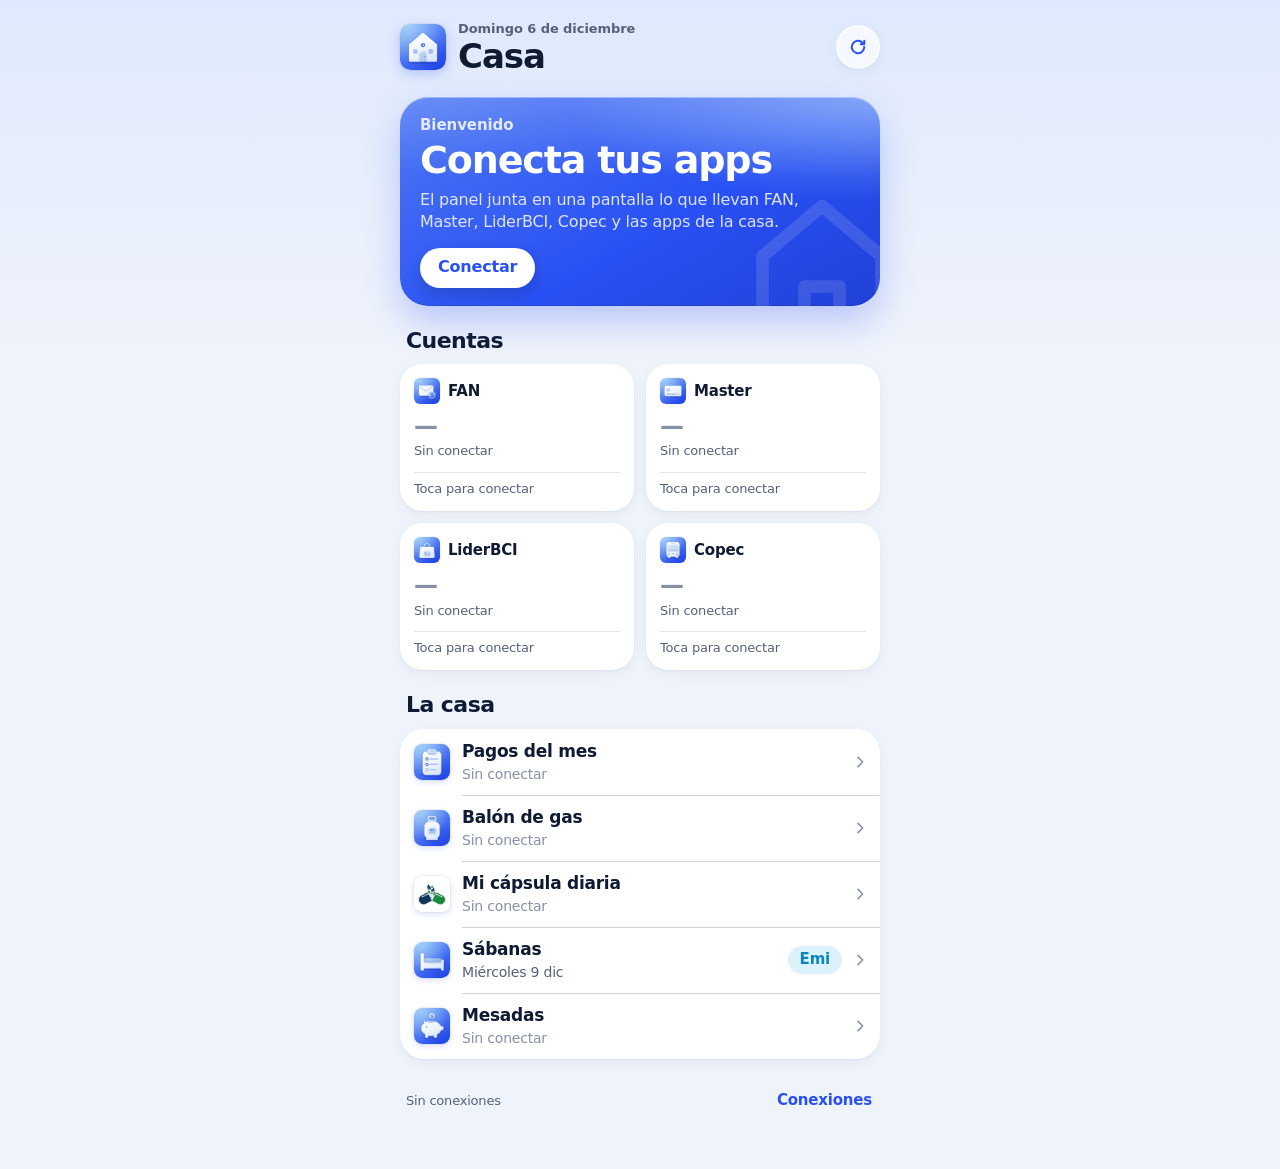
==== index.html @ 6700f9e2 "Panel Casa: portada de las apps de la casa Lo que hay que atender hoy, las cuatro cuentas (FAN, Mast" ====
<!doctype html>
<html lang="es">
<head>
<meta charset="utf-8">
<meta name="viewport" content="width=device-width,initial-scale=1,viewport-fit=cover">
<title>Panel Casa</title>
<!--STANDALONE:START-->
<meta name="robots" content="noindex, nofollow">
<meta name="apple-mobile-web-app-capable" content="yes">
<meta name="mobile-web-app-capable" content="yes">
<meta name="apple-mobile-web-app-title" content="Casa">
<meta name="apple-mobile-web-app-status-bar-style" content="default">
<meta name="theme-color" content="#DFE9FD" media="(prefers-color-scheme: light)">
<meta name="theme-color" content="#13244A" media="(prefers-color-scheme: dark)">
<link rel="manifest" href="manifest.webmanifest">
<link rel="icon" type="image/svg+xml" href="icons/icon.svg?v=1">
<link rel="apple-touch-icon" href="icons/apple-touch-icon.png?v=1">
<!--STANDALONE:END-->
<style>
/* Concepto: la portada de las apps de la casa. Arriba, lo que hay que atender hoy; luego las cuatro cuentas
   (FAN, Master, LiderBCI y Copec) y la lista de la casa (pagos, gas, cápsula, sábanas y mesadas).
   El panel no guarda datos propios: lee lo que cada app publica en el buzón privado de GitHub. */
/*DS:TOKENS:START*/
/* ── Domésticas · sistema de diseño común (v1) ──────────────────────────────
   Paleta: #2950F4 · #4D78F3 · #719DF6 · #99C2F8 · #BDEBFB, con el azul marino #182D4A de fondo oscuro.
   Estilo iOS 27: tipografía del sistema (SF Pro), tarjetas blancas sobre fondo agrupado,
   barras y botones de vidrio, cápsulas, esquinas amplias. Igual en todas las apps de la casa. */
:root {
  --ds-b1: #2950F4; --ds-b2: #4D78F3; --ds-b3: #719DF6; --ds-b4: #99C2F8; --ds-b5: #BDEBFB; --ds-navy: #182D4A;
  --ds-font: -apple-system, BlinkMacSystemFont, "SF Pro Text", "SF Pro", system-ui, "Helvetica Neue", Arial, sans-serif;
  --ds-font-display: -apple-system, BlinkMacSystemFont, "SF Pro Display", "SF Pro", system-ui, "Helvetica Neue", Arial, sans-serif;
  --ds-font-round: ui-rounded, "SF Pro Rounded", -apple-system, BlinkMacSystemFont, system-ui, sans-serif;
  --ds-font-mono: ui-monospace, "SF Mono", Menlo, monospace;
  --ds-r-card: 24px; --ds-r-inner: 16px; --ds-r-field: 14px; --ds-r-sheet: 34px; --ds-r-pill: 999px;

  --ds-bg: #EFF3FB;
  --ds-bg-top: #DFE9FD;
  --ds-surface: #FFFFFF;
  --ds-surface-2: #F3F6FD;
  --ds-fill: rgba(41, 80, 244, 0.07);
  --ds-fill-2: rgba(41, 80, 244, 0.13);
  --ds-ink: #0E1B33;
  --ds-ink-2: #55617A;
  --ds-ink-3: #8691A8;
  --ds-line: rgba(24, 45, 74, 0.12);
  --ds-line-2: rgba(24, 45, 74, 0.2);
  --ds-tint: #2950F4;
  --ds-tint-soft: #E5ECFE;
  --ds-btn: #2950F4;
  --ds-on-btn: #FFFFFF;
  --ds-pos: #157A43; --ds-pos-soft: #DDF4E6;
  --ds-neg: #D1281C; --ds-neg-soft: #FDE8E6;
  --ds-warn: #A35500; --ds-warn-soft: #FFF0D9;
  --ds-hero: radial-gradient(120% 90% at 100% 0%, rgba(189, 235, 251, 0.45) 0%, rgba(189, 235, 251, 0) 55%), linear-gradient(150deg, #4D78F3 0%, #2950F4 58%, #2141D6 100%);
  --ds-hero-ink: #FFFFFF;
  --ds-hero-ink-2: rgba(255, 255, 255, 0.84);
  --ds-hero-line: rgba(255, 255, 255, 0.28);
  --ds-hero-glass: rgba(255, 255, 255, 0.18);
  --ds-glass: rgba(255, 255, 255, 0.7);
  --ds-glass-strong: rgba(255, 255, 255, 0.86);
  --ds-glass-line: rgba(255, 255, 255, 0.85);
  --ds-glass-edge: rgba(14, 27, 51, 0.1);
  --ds-glass-blur: blur(22px) saturate(1.8);
  --ds-shadow-1: 0 1px 2px rgba(24, 45, 74, 0.05), 0 4px 14px rgba(24, 45, 74, 0.05);
  --ds-shadow-2: 0 12px 32px rgba(24, 45, 74, 0.16), 0 2px 8px rgba(24, 45, 74, 0.08);
  --ds-shadow-btn: inset 0 1px 0 rgba(255, 255, 255, 0.32), 0 6px 16px rgba(41, 80, 244, 0.26);
  --ds-scrim: rgba(14, 27, 51, 0.36);
  --ds-chart-1: #2950F4; --ds-chart-2: #719DF6; --ds-chart-3: #99C2F8; --ds-chart-4: #BDEBFB;
  color-scheme: light;
}
@media (prefers-color-scheme: dark) {
  :root:not([data-theme="light"]) {
    --ds-bg: #0A1224;
    --ds-bg-top: #13244A;
    --ds-surface: #152340;
    --ds-surface-2: #1C2C4D;
    --ds-fill: rgba(113, 157, 246, 0.12);
    --ds-fill-2: rgba(113, 157, 246, 0.2);
    --ds-ink: #EEF3FF;
    --ds-ink-2: #A9B6D0;
    --ds-ink-3: #77859F;
    --ds-line: rgba(189, 235, 251, 0.11);
    --ds-line-2: rgba(189, 235, 251, 0.2);
    --ds-tint: #8EB0FA;
    --ds-tint-soft: rgba(113, 157, 246, 0.18);
    --ds-btn: #3A62F5;
    --ds-on-btn: #FFFFFF;
    --ds-pos: #5DD68E; --ds-pos-soft: rgba(93, 214, 142, 0.14);
    --ds-neg: #FF8A80; --ds-neg-soft: rgba(255, 138, 128, 0.14);
    --ds-warn: #FFB65C; --ds-warn-soft: rgba(255, 182, 92, 0.14);
    --ds-hero: radial-gradient(120% 90% at 100% 0%, rgba(189, 235, 251, 0.28) 0%, rgba(189, 235, 251, 0) 55%), linear-gradient(150deg, #3D68F2 0%, #2950F4 55%, #1C38C2 100%);
    --ds-glass: rgba(24, 40, 70, 0.62);
    --ds-glass-strong: rgba(24, 40, 70, 0.84);
    --ds-glass-line: rgba(255, 255, 255, 0.14);
    --ds-glass-edge: rgba(0, 0, 0, 0.4);
    --ds-shadow-1: 0 1px 2px rgba(0, 0, 0, 0.3);
    --ds-shadow-2: 0 14px 36px rgba(0, 0, 0, 0.5), 0 2px 8px rgba(0, 0, 0, 0.3);
    --ds-shadow-btn: inset 0 1px 0 rgba(255, 255, 255, 0.22), 0 6px 16px rgba(0, 0, 0, 0.35);
    --ds-scrim: rgba(0, 0, 0, 0.55);
    --ds-chart-1: #719DF6; --ds-chart-2: #4D78F3; --ds-chart-3: #99C2F8; --ds-chart-4: #BDEBFB;
    color-scheme: dark;
  }
}
:root[data-theme="dark"] {
  --ds-bg: #0A1224;
  --ds-bg-top: #13244A;
  --ds-surface: #152340;
  --ds-surface-2: #1C2C4D;
  --ds-fill: rgba(113, 157, 246, 0.12);
  --ds-fill-2: rgba(113, 157, 246, 0.2);
  --ds-ink: #EEF3FF;
  --ds-ink-2: #A9B6D0;
  --ds-ink-3: #77859F;
  --ds-line: rgba(189, 235, 251, 0.11);
  --ds-line-2: rgba(189, 235, 251, 0.2);
  --ds-tint: #8EB0FA;
  --ds-tint-soft: rgba(113, 157, 246, 0.18);
  --ds-btn: #3A62F5;
  --ds-on-btn: #FFFFFF;
  --ds-pos: #5DD68E; --ds-pos-soft: rgba(93, 214, 142, 0.14);
  --ds-neg: #FF8A80; --ds-neg-soft: rgba(255, 138, 128, 0.14);
  --ds-warn: #FFB65C; --ds-warn-soft: rgba(255, 182, 92, 0.14);
  --ds-hero: radial-gradient(120% 90% at 100% 0%, rgba(189, 235, 251, 0.28) 0%, rgba(189, 235, 251, 0) 55%), linear-gradient(150deg, #3D68F2 0%, #2950F4 55%, #1C38C2 100%);
  --ds-glass: rgba(24, 40, 70, 0.62);
  --ds-glass-strong: rgba(24, 40, 70, 0.84);
  --ds-glass-line: rgba(255, 255, 255, 0.14);
  --ds-glass-edge: rgba(0, 0, 0, 0.4);
  --ds-shadow-1: 0 1px 2px rgba(0, 0, 0, 0.3);
  --ds-shadow-2: 0 14px 36px rgba(0, 0, 0, 0.5), 0 2px 8px rgba(0, 0, 0, 0.3);
  --ds-shadow-btn: inset 0 1px 0 rgba(255, 255, 255, 0.22), 0 6px 16px rgba(0, 0, 0, 0.35);
  --ds-scrim: rgba(0, 0, 0, 0.55);
  --ds-chart-1: #719DF6; --ds-chart-2: #4D78F3; --ds-chart-3: #99C2F8; --ds-chart-4: #BDEBFB;
  color-scheme: dark;
}
html { background: var(--ds-bg); }
body {
  font-family: var(--ds-font);
  background: linear-gradient(180deg, var(--ds-bg-top) 0, var(--ds-bg) 340px) no-repeat, var(--ds-bg);
  color: var(--ds-ink);
  -webkit-font-smoothing: antialiased;
  letter-spacing: -0.012em;
}
/* ── fin de los tokens comunes ── */

/* Variables propias de Panel Casa */
:root {
  box-sizing: border-box;
  padding-top: env(safe-area-inset-top, 0px);
  padding-bottom: env(safe-area-inset-bottom, 0px);
  --piti: #2950F4; --piti-bg: #E5ECFE; --emi: #0B85BD; --emi-bg: #DCF2FB;
  --ring: #C3CBDB;
}
@media (prefers-color-scheme: dark) {
  :root:not([data-theme="light"]) { --piti: #8EB0FA; --piti-bg: rgba(113, 157, 246, 0.18); --emi: #7FD3F5; --emi-bg: rgba(127, 211, 245, 0.15); --ring: #42537A; }
}
:root[data-theme="dark"] { --piti: #8EB0FA; --piti-bg: rgba(113, 157, 246, 0.18); --emi: #7FD3F5; --emi-bg: rgba(127, 211, 245, 0.15); --ring: #42537A; }
/*DS:TOKENS:END*/

/*DS:LAYER:START*/
/* ── Domésticas · base común (v1) ── */
html { background: var(--ds-bg); }
body {
  font-family: var(--ds-font);
  background: linear-gradient(180deg, var(--ds-bg-top) 0, var(--ds-bg) 360px) no-repeat, var(--ds-bg);
  color: var(--ds-ink);
  -webkit-font-smoothing: antialiased;
  -webkit-tap-highlight-color: transparent;
}
h1, h2, h3, h4 { font-family: var(--ds-font-display); letter-spacing: -0.022em; }
button, input, select, textarea { font-family: inherit; }
::selection { background: var(--ds-tint-soft); }
:focus-visible { outline-color: var(--ds-tint); }
input, select, textarea { accent-color: var(--ds-btn); caret-color: var(--ds-tint); }
@keyframes ds-rise { from { transform: translateY(28px); opacity: 0; } to { transform: none; opacity: 1; } }
.mark.app-icon, img.app-icon { display: block; overflow: hidden; padding: 0; background: none; object-fit: cover; border-radius: 23%; box-shadow: 0 0 0 0.5px rgba(14, 27, 51, 0.08), 0 4px 12px rgba(41, 80, 244, 0.25); }
/* ── fin de la base común ── */

/* ── Panel Casa ── */
*, *::before, *::after { box-sizing: border-box; }
html.lock { overflow: hidden; }
[hidden] { display: none !important; }
body { margin: 0; padding-inline: 16px; font-size: 17px; line-height: 1.38; letter-spacing: -0.012em; -webkit-text-size-adjust: 100%; }
.app { max-width: 480px; margin: 0 auto; padding-block: 14px 48px; display: flex; flex-direction: column; gap: 22px; }
button, input, textarea { font: inherit; color: inherit; letter-spacing: inherit; }
button { cursor: pointer; touch-action: manipulation; -webkit-user-select: none; user-select: none; }
svg { display: block; flex: none; }
h1, h2, h3 { margin: 0; text-wrap: balance; }
.eyebrow { font-size: 13px; font-weight: 600; color: var(--ds-ink-2); letter-spacing: -0.005em; }
.muted { margin: 0; color: var(--ds-ink-2); font-size: 15px; }
:focus-visible { outline: 3px solid var(--ds-tint); outline-offset: 2px; }
.num { font-variant-numeric: tabular-nums; }

/* Encabezado: icono + fecha + título grande, y el botón para actualizar */
.top { display: flex; align-items: center; gap: 12px; padding-top: 6px; }
.top .app-icon { width: 46px; height: 46px; flex: none; }
.top-txt { flex: 1; min-width: 0; }
.top h1 { font-size: clamp(27px, 8.6vw, 34px); line-height: 1.08; font-weight: 700; letter-spacing: -0.03em; }
.round-btn {
  width: 44px; height: 44px; flex: none; display: grid; place-items: center; padding: 0; border: 0.5px solid var(--ds-glass-line); border-radius: 50%;
  background: var(--ds-glass); color: var(--ds-tint); box-shadow: var(--ds-shadow-1), inset 0 1px 0 rgba(255, 255, 255, 0.5);
  -webkit-backdrop-filter: var(--ds-glass-blur); backdrop-filter: var(--ds-glass-blur); transition: transform 0.16s ease;
}
.round-btn:active { transform: scale(0.94); }
.round-btn.spin svg { animation: spin 0.9s linear infinite; }
@keyframes spin { to { transform: rotate(360deg); } }

/* Botones en cápsula */
.btn {
  min-height: 50px; padding: 0 20px; border: 0; border-radius: var(--ds-r-pill);
  font-size: 17px; font-weight: 600; letter-spacing: -0.01em;
  display: inline-flex; align-items: center; justify-content: center; gap: 8px;
  transition: transform 0.16s ease, opacity 0.16s ease, background-color 0.16s ease;
}
.btn:active { transform: scale(0.97); opacity: 0.88; }
.btn.primary { background: var(--ds-btn); color: var(--ds-on-btn); box-shadow: var(--ds-shadow-btn); }
.btn.tonal { background: var(--ds-tint-soft); color: var(--ds-tint); }
.btn.ghost { background: var(--ds-surface); color: var(--ds-tint); box-shadow: var(--ds-shadow-1); }
.btn.danger { background: var(--ds-neg-soft); color: var(--ds-neg); }
.btn.danger.armed { background: var(--ds-neg); color: #fff; }
.btn.small { min-height: 38px; padding: 0 16px; font-size: 15px; }
.btn.block { width: 100%; }

/* Tarjeta principal: lo que hay que atender hoy */
.hero {
  position: relative; overflow: hidden; isolation: isolate;
  border-radius: 28px; padding: 18px 20px 18px; background: var(--ds-hero); color: var(--ds-hero-ink);
  box-shadow: inset 0 1px 0 rgba(255, 255, 255, 0.38), inset 0 -1px 0 rgba(14, 27, 51, 0.16), 0 16px 34px rgba(41, 80, 244, 0.26);
}
.hero::after { content: ""; position: absolute; inset: 0; z-index: -1; border-radius: inherit; pointer-events: none;
  background: linear-gradient(180deg, rgba(255, 255, 255, 0.16) 0%, rgba(255, 255, 255, 0) 38%); }
.hero-art { position: absolute; right: -26px; bottom: -40px; z-index: -1; width: 168px; height: 168px; opacity: 0.12; color: #fff; }
.hero .eyebrow { font-size: 15px; color: var(--ds-hero-ink-2); }
.count-big { margin-top: 6px; font-family: var(--ds-font-round); font-weight: 700; font-size: 52px; line-height: 1; letter-spacing: -0.03em; font-variant-numeric: tabular-nums; }
.count-big span { margin-left: 8px; font-size: 22px; font-weight: 600; letter-spacing: -0.01em; color: var(--ds-hero-ink-2); }
.count-big.ok { font-size: 38px; }
.todo { list-style: none; margin: 14px 0 0; padding: 0; display: flex; flex-direction: column; gap: 2px; }
.todo li { display: flex; align-items: flex-start; gap: 10px; padding: 7px 0; font-size: 16px; line-height: 1.3; border-top: 0.5px solid var(--ds-hero-line); }
.todo li:first-child { border-top: 0; }
.todo i { width: 9px; height: 9px; flex: none; margin-top: 6px; border-radius: 50%; background: #fff; box-shadow: 0 0 10px rgba(189, 235, 251, 0.9); }
.todo i.warn { background: #FFD08A; box-shadow: 0 0 10px rgba(255, 208, 138, 0.8); }
.todo i.neg { background: #FFB0A8; box-shadow: 0 0 10px rgba(255, 176, 168, 0.85); }
.hero-cta { margin-top: 14px; display: inline-flex; align-items: center; min-height: 40px; padding: 0 18px; border: 0; border-radius: var(--ds-r-pill); background: #fff; color: var(--ds-b1); font-size: 16px; font-weight: 700; box-shadow: 0 6px 16px rgba(14, 27, 51, 0.2); }
.hero-cta:active { transform: scale(0.97); }

/* Títulos de sección */
.sec { display: flex; flex-direction: column; gap: 10px; }
.sec-head { display: flex; align-items: baseline; justify-content: space-between; gap: 12px; padding: 0 6px; }
.sec-head h2 { font-size: 22px; font-weight: 700; line-height: 1.2; letter-spacing: -0.025em; }
.sec-note { flex: none; font-size: 13px; font-weight: 600; color: var(--ds-ink-2); }

/* Cuentas: cuatro tarjetas en dos columnas */
.grid { display: grid; grid-template-columns: repeat(2, minmax(0, 1fr)); gap: 12px; }
.tile {
  min-width: 0; display: flex; flex-direction: column; align-items: stretch; gap: 3px; padding: 14px 14px 13px;
  border: 0; border-radius: 22px; background: var(--ds-surface); box-shadow: var(--ds-shadow-1); text-align: left; color: var(--ds-ink);
  transition: transform 0.16s ease;
}
.tile:active { transform: scale(0.97); }
.t-head { display: flex; align-items: center; gap: 8px; min-width: 0; margin-bottom: 6px; }
.t-head img { width: 26px; height: 26px; flex: none; border-radius: 23%; box-shadow: 0 0 0 0.5px rgba(14, 27, 51, 0.08); }
.t-head b { flex: 1; min-width: 0; font-size: 15px; font-weight: 600; white-space: nowrap; overflow: hidden; text-overflow: ellipsis; }
.t-amt { font-family: var(--ds-font-round); font-size: 24px; font-weight: 700; line-height: 1.1; letter-spacing: -0.025em; font-variant-numeric: tabular-nums; white-space: nowrap; overflow: hidden; text-overflow: ellipsis; }
.t-amt.neg { color: var(--ds-neg); }
.t-amt.dim { color: var(--ds-ink-3); }
.t-cap { font-size: 13px; color: var(--ds-ink-2); }
.t-last { margin-top: auto; padding-top: 8px; border-top: 0.5px solid var(--ds-line); display: flex; flex-direction: column; font-size: 13px; line-height: 1.3; color: var(--ds-ink-2); }
.t-last > * { white-space: nowrap; overflow: hidden; text-overflow: ellipsis; }
.t-last b { font-weight: 600; color: var(--ds-ink); }
.t-gap { height: 6px; flex: none; }
.t-msg { font-size: 13px; color: var(--ds-ink-2); display: -webkit-box; -webkit-line-clamp: 3; -webkit-box-orient: vertical; overflow: hidden; }
.tag { display: inline-flex; align-items: center; min-height: 20px; padding: 0 8px; border-radius: 10px; background: var(--ds-warn-soft); color: var(--ds-warn); font-size: 12px; font-weight: 600; font-style: normal; white-space: nowrap; }
.tag.ok { background: var(--ds-pos-soft); color: var(--ds-pos); }
.tag.neg { background: var(--ds-neg-soft); color: var(--ds-neg); }
.tag.info { background: var(--ds-tint-soft); color: var(--ds-tint); }

/* La casa: lista agrupada estilo Ajustes */
.list { list-style: none; margin: 0; padding: 0; background: var(--ds-surface); border-radius: var(--ds-r-card); overflow: hidden; box-shadow: var(--ds-shadow-1); }
.list > li { position: relative; }
.list > li + li::before { content: ""; position: absolute; top: 0; right: 0; left: 62px; z-index: 1; border-top: 0.5px solid var(--ds-line-2); pointer-events: none; }
.row {
  width: 100%; min-height: 66px; display: flex; align-items: center; gap: 12px; padding: 11px 12px 11px 14px;
  border: 0; background: transparent; text-align: left; color: var(--ds-ink); transition: background-color 0.15s ease;
}
.row:active { background: var(--ds-fill); }
.r-icon { width: 36px; height: 36px; flex: none; border-radius: 23%; box-shadow: 0 0 0 0.5px rgba(14, 27, 51, 0.08), 0 2px 6px rgba(41, 80, 244, 0.18); }
.r-txt { flex: 1; min-width: 0; display: flex; flex-direction: column; gap: 2px; }
.r-txt b { font-size: 17px; font-weight: 600; letter-spacing: -0.015em; }
.r-txt small { font-size: 14px; line-height: 1.3; color: var(--ds-ink-2); }
.r-txt small.warn { color: var(--ds-warn); font-weight: 600; }
.r-txt small.neg { color: var(--ds-neg); font-weight: 600; }
.r-txt small.dim { color: var(--ds-ink-3); }
.r-bar { margin-top: 6px; height: 6px; border-radius: 99px; background: var(--ds-fill-2); overflow: hidden; }
.r-bar span { display: block; height: 100%; border-radius: inherit; background: var(--ds-b2); }
.r-bar.warn span { background: var(--ds-warn); }
.r-bar.neg span { background: var(--ds-neg); }
.r-end { flex: none; display: flex; flex-direction: column; align-items: flex-end; gap: 1px; text-align: right; }
.r-big { font-family: var(--ds-font-round); font-size: 24px; font-weight: 700; line-height: 1; letter-spacing: -0.02em; font-variant-numeric: tabular-nums; }
.r-big.warn { color: var(--ds-warn); }
.r-big.neg { color: var(--ds-neg); }
.r-unit { font-size: 12px; font-weight: 600; color: var(--ds-ink-2); }
.r-chev { flex: none; color: var(--ds-ink-3); margin-left: -2px; }
.ring { position: relative; width: 44px; height: 44px; flex: none; }
.ring svg { width: 44px; height: 44px; transform: rotate(-90deg); }
.ring .bg { stroke: var(--ds-fill-2); }
.ring .fg { stroke: var(--ds-pos); transition: stroke-dashoffset 0.5s cubic-bezier(0.2, 0.9, 0.25, 1); }
.ring.part .fg { stroke: var(--ds-b2); }
.ring b { position: absolute; inset: 0; display: grid; place-items: center; font-size: 12px; font-weight: 700; font-variant-numeric: tabular-nums; letter-spacing: -0.02em; }
.who { display: inline-flex; align-items: center; min-height: 28px; padding: 0 12px; border-radius: 999px; font-size: 15px; font-weight: 700; }
.who.piti { background: var(--piti-bg); color: var(--piti); }
.who.emi { background: var(--emi-bg); color: var(--emi); }

/* Pie: hora de la última lectura y conexiones */
.foot { display: flex; align-items: center; justify-content: space-between; gap: 12px; padding: 0 6px; }
.foot p { margin: 0; font-size: 13px; color: var(--ds-ink-2); }
.link { min-height: 40px; padding: 0 2px; border: 0; background: none; color: var(--ds-tint); font-size: 15px; font-weight: 600; }

/* Hojas inferiores */
.sheet { position: fixed; inset: 0; z-index: 10; display: flex; align-items: flex-end; justify-content: center; }
.backdrop { position: absolute; inset: 0; background: var(--ds-scrim); -webkit-backdrop-filter: blur(2px); backdrop-filter: blur(2px); animation: fade 0.2s ease-out; }
@keyframes fade { from { opacity: 0; } }
.panel {
  position: relative; width: 100%; max-width: 480px; max-height: 92%; overflow-y: auto; overscroll-behavior: contain;
  display: flex; flex-direction: column; gap: 14px;
  padding: 30px 18px calc(22px + env(safe-area-inset-bottom, 0px));
  background: var(--ds-surface); border-radius: var(--ds-r-sheet) var(--ds-r-sheet) 0 0;
  box-shadow: 0 -10px 40px rgba(14, 27, 51, 0.18); animation: ds-rise 0.28s cubic-bezier(0.2, 0.9, 0.25, 1);
}
.panel::before { content: ""; position: absolute; top: 8px; left: 50%; width: 38px; height: 5px; margin-left: -19px; border-radius: 3px; background: var(--ds-line-2); }
.panel:focus { outline: none; }
.panel > * { flex-shrink: 0; }
.p-head { display: flex; align-items: center; gap: 12px; }
.p-head img { width: 44px; height: 44px; flex: none; border-radius: 23%; box-shadow: 0 0 0 0.5px rgba(14, 27, 51, 0.08), 0 4px 12px rgba(41, 80, 244, 0.22); }
.p-head div { min-width: 0; }
.panel h2 { font-size: 24px; font-weight: 700; letter-spacing: -0.025em; line-height: 1.15; }
.panel .sub { margin: 2px 0 0; font-size: 15px; color: var(--ds-ink-2); }
.panel .big { font-family: var(--ds-font-round); font-size: 40px; font-weight: 700; line-height: 1.05; letter-spacing: -0.03em; font-variant-numeric: tabular-nums; }
.panel .big.neg { color: var(--ds-neg); }
.grp { margin: 6px 0 -4px; padding: 0 4px; font-size: 13px; font-weight: 600; color: var(--ds-ink-2); }
.panel .list { background: var(--ds-surface-2); box-shadow: none; }
.panel .list > li + li::before { left: 16px; }
.kv { display: flex; align-items: center; justify-content: space-between; gap: 12px; min-height: 48px; padding: 10px 16px; font-size: 16px; }
.kv > span:first-child { min-width: 0; color: var(--ds-ink); }
.kv > span:last-child { flex: none; color: var(--ds-ink-2); text-align: right; font-variant-numeric: tabular-nums; }
.kv small { display: block; font-size: 13px; color: var(--ds-ink-2); }
.kv.icon { justify-content: flex-start; }
.kv.icon img { width: 30px; height: 30px; flex: none; border-radius: 23%; }
.kv.icon > span:nth-child(2) { flex: 1; }
.kv .ok { color: var(--ds-pos); font-weight: 600; }
.kv .off { color: var(--ds-ink-3); }
.kv.done > span:first-child { color: var(--ds-ink-2); text-decoration: line-through; text-decoration-color: var(--ds-ink-3); }
.mini { width: 20px; height: 20px; flex: none; display: grid; place-items: center; border-radius: 50%; border: 1.5px solid var(--ring); color: #fff; }
.done .mini { background: var(--ds-pos); border-color: var(--ds-pos); }
.mini svg { width: 12px; height: 12px; }
.kv .lead { display: flex; align-items: center; gap: 10px; }
.hint { margin: 0; padding: 0 4px; font-size: 14px; color: var(--ds-ink-2); }
.field { display: flex; flex-direction: column; gap: 6px; min-width: 0; margin: 0; }
.field > span { padding: 0 0 0 4px; font-size: 13px; font-weight: 600; color: var(--ds-ink-2); }
.field textarea {
  display: block; width: 100%; min-height: 96px; padding: 12px 14px; border: 1.5px solid transparent; border-radius: var(--ds-r-field);
  background: var(--ds-surface-2); font-family: var(--ds-font-mono); font-size: 13px; line-height: 1.4; color: var(--ds-ink); resize: vertical; -webkit-appearance: none; appearance: none;
}
.field textarea:focus { outline: none; border-color: var(--ds-tint); box-shadow: 0 0 0 4px var(--ds-tint-soft); }
.field textarea::placeholder { color: var(--ds-ink-3); font-family: var(--ds-font); font-size: 15px; }
.err { margin: 0; padding: 10px 12px; border-radius: var(--ds-r-field); background: var(--ds-neg-soft); color: var(--ds-neg); font-size: 15px; font-weight: 600; }
.note { margin: 0; padding: 12px 14px; border-radius: var(--ds-r-field); background: var(--ds-tint-soft); color: var(--ds-ink); font-size: 15px; }
.note.warn { background: var(--ds-warn-soft); }
.steps { margin: 0; padding: 0 0 0 22px; display: flex; flex-direction: column; gap: 6px; font-size: 15px; color: var(--ds-ink); }

/* Aviso flotante de vidrio */
.toast {
  position: fixed; left: 16px; right: 16px; bottom: calc(18px + env(safe-area-inset-bottom, 0px)); z-index: 20;
  max-width: 448px; min-height: 46px; margin: 0 auto; padding: 10px 20px;
  display: flex; align-items: center; justify-content: center; text-align: center;
  border-radius: var(--ds-r-pill); background: rgba(14, 27, 51, 0.86); color: #fff; font-size: 15px;
  -webkit-backdrop-filter: var(--ds-glass-blur); backdrop-filter: var(--ds-glass-blur);
  box-shadow: inset 0 0.5px 0 rgba(255, 255, 255, 0.25), 0 10px 30px rgba(14, 27, 51, 0.3);
  animation: ds-rise 0.25s ease-out;
}

@media (max-width: 350px) {
  .grid { grid-template-columns: minmax(0, 1fr); }
}
@media (prefers-reduced-motion: reduce) {
  .panel, .toast, .backdrop { animation: none; }
  .round-btn.spin svg { animation-duration: 3s; }
  .ring .fg { transition: none; }
}
/*DS:LAYER:END*/
</style>
</head>
<body>

<main class="app">
  <header class="top">
    <img class="mark app-icon" src="icons/apple-touch-icon.png?v=1" alt="">
    <div class="top-txt">
      <div class="eyebrow" id="today"></div>
      <h1>Casa</h1>
    </div>
    <button type="button" class="round-btn" id="reload" data-act="reload" aria-label="Actualizar">
      <svg viewBox="0 0 24 24" width="20" height="20" aria-hidden="true"><path d="M19.5 12a7.5 7.5 0 1 1-2.2-5.3M19.5 4.5v4.2h-4.2" fill="none" stroke="currentColor" stroke-width="2.4" stroke-linecap="round" stroke-linejoin="round"/></svg>
    </button>
  </header>

  <section class="hero" id="hero" aria-label="Por atender hoy" aria-live="polite"></section>

  <section class="sec" aria-labelledby="h-cuentas">
    <div class="sec-head"><h2 id="h-cuentas">Cuentas</h2><span class="sec-note" id="acc-note"></span></div>
    <div class="grid" id="accounts"></div>
  </section>

  <section class="sec" aria-labelledby="h-casa">
    <div class="sec-head"><h2 id="h-casa">La casa</h2></div>
    <ul class="list" id="home"></ul>
  </section>

  <div class="foot">
    <p id="stamp"></p>
    <button type="button" class="link" data-act="settings">Conexiones</button>
  </div>
</main>
<div class="sheet" id="sheet" hidden></div>
<div class="toast" id="toast" role="status" hidden></div>

<script>
(function () {
'use strict';

/* ======================================================================================================== */
/* Lectores de las cuentas: los mismos del panel de widgets de Copec (copec/widget/panel-widget.js).        */
/* No se editan aquí: se copian con  python3 herramientas/armar-lectores.py <ruta a panel-widget.js>        */
/* ======================================================================================================== */
/*LECTORES:INICIO*/
const MES = ['ene', 'feb', 'mar', 'abr', 'may', 'jun', 'jul', 'ago', 'sep', 'oct', 'nov', 'dic'];
const MESL = ['enero', 'febrero', 'marzo', 'abril', 'mayo', 'junio', 'julio', 'agosto', 'septiembre', 'octubre', 'noviembre', 'diciembre'];
const ORDER = ['copec', 'fan', 'master', 'liderbci'];
const APPS = {
  copec: { name: 'Copec', title: 'Copec · widget' },
  fan: { name: 'FAN', title: 'FAN · widget' },
  master: { name: 'Master', title: 'Master · widget' },
  liderbci: { name: 'LiderBCI', title: 'LiderBCI · widget' }
};
const KEYCHAIN = 'cuentas-panel';

/* ---------- Formatos (los mismos de los cuatro widgets) ---------- */
function pad(n) { return (n < 10 ? '0' : '') + n; }
function dayKey(d) { return d.getFullYear() + '-' + pad(d.getMonth() + 1) + '-' + pad(d.getDate()); }
function hm(d) { return pad(d.getHours()) + ':' + pad(d.getMinutes()); }
function validDate(k) {
  if (!/^\d{4}-\d{2}-\d{2}$/.test(String(k))) return false;
  const p = k.split('-'), d = new Date(Date.UTC(+p[0], +p[1] - 1, +p[2]));
  return d.getUTCFullYear() === +p[0] && d.getUTCMonth() === +p[1] - 1 && d.getUTCDate() === +p[2];
}
function clean(s) { return String(s == null ? '' : s).replace(/\s+/g, ' ').trim().slice(0, 60); }
function dots(n) { return String(Math.round(Math.abs(n))).replace(/\B(?=(\d{3})+(?!\d))/g, '.'); }
function money(n) { return (n < 0 ? '−' : '') + '$' + dots(n); }
function dayLabel(k) {
  const t = new Date(), y = new Date(t.getFullYear(), t.getMonth(), t.getDate() - 1);
  if (k === dayKey(t)) return 'hoy';
  if (k === dayKey(y)) return 'ayer';
  const p = k.split('-');
  return (+p[2]) + ' ' + MES[+p[1] - 1];
}

/* ---------- GitHub ---------- */
// Una misma consulta se hace una sola vez: FAN, Master y LiderBCI comparten el buzón y leen los mismos hitos.
const asked = {};
function ghFor(c) {
  return function (path) {
    const url = 'https://api.github.com/repos/' + c.repo + path, id = c.token + ' ' + url;
    if (!asked[id]) asked[id] = getJSON(url, c.token);
    return asked[id];
  };
}
// Lo que la app publicó para su widget, en el hito con su nombre
async function published(gh, title, app) {
  const list = await gh('/milestones?state=all&per_page=100');
  const ms = (Array.isArray(list) ? list : []).filter(function (x) { return x && x.title === title; })[0];
  let st = null;
  try { st = ms && ms.description ? JSON.parse(ms.description) : null; } catch (e) { st = null; }
  return st && st.app === app ? st : null;
}
function sinceParam(read) {
  return '&since=' + encodeURIComponent(new Date(read - 30 * 60000).toISOString().replace(/\.\d+Z$/, 'Z'));
}

/* ======================================================================================================== */
/* Copec: saldo de la cuenta Copec Pay y últimos cargos de bip! (igual que widget/copec-widget.js)          */
/* ======================================================================================================== */
const COPEC = (function () {
const MAX_AMOUNT = 9999999999;
function atMs(at) { return new Date(+at.slice(0, 4), +at.slice(5, 7) - 1, +at.slice(8, 10), +at.slice(11, 13), +at.slice(14, 16)).getTime(); }

/* LECTOR:INICIO */
/* ---------- Lector de los avisos de Copec Pay ---------- */
// El lector no depende de una frase exacta. De cada correo busca el monto, el comercio, la fecha y la hora del
// cargo, vengan en una oración («…un cargo por $5.990 en NETFLIX el 10/10/2026 a las 03:12») o como una lista
// de datos («Monto: $5.990 · Comercio: NETFLIX · Fecha: 10/10/2026 · Hora: 03:12»).
//
// La fecha y la hora que se guardan son las del cargo, no las de llegada del correo: los cargos se hacen de noche
// y el correo llega recién al encender el iPhone. Si el aviso no trae la hora o la fecha, ver «settle».

// Si Atajos entrega el correo mal decodificado, «é» llega como «Ã©» y el espacio duro como «Â ». Esto lo repara
// letra por letra, sin tocar el texto que viene bien.
var CP1252 = { 0x20ac: 0x80, 0x201a: 0x82, 0x0192: 0x83, 0x201e: 0x84, 0x2026: 0x85, 0x2020: 0x86, 0x2021: 0x87, 0x02c6: 0x88, 0x2030: 0x89, 0x0160: 0x8a,
  0x2039: 0x8b, 0x0152: 0x8c, 0x017d: 0x8e, 0x2018: 0x91, 0x2019: 0x92, 0x201c: 0x93, 0x201d: 0x94, 0x2022: 0x95, 0x2013: 0x96, 0x2014: 0x97, 0x02dc: 0x98,
  0x2122: 0x99, 0x0161: 0x9a, 0x203a: 0x9b, 0x0153: 0x9c, 0x017e: 0x9e, 0x0178: 0x9f };
function contByte(ch) { var c = ch.charCodeAt(0); if (c > 0xff) c = CP1252[c] || 0; return c >= 0x80 && c <= 0xbf ? c : -1; }
function demojibake(s) {
  if (!/[ÂÃâ]/.test(s)) return s;
  return s.replace(/[ÂÃ][^\u0000-\u007f]|â[^\u0000-\u007f]{2}/g, function (seq) {
    var b1 = contByte(seq.charAt(1)), b2 = seq.length > 2 ? contByte(seq.charAt(2)) : 0;
    if (b1 < 0 || b2 < 0) return seq;
    return String.fromCharCode(seq.length > 2 ? (0x2 << 12) | ((b1 & 0x3f) << 6) | (b2 & 0x3f) : ((seq.charCodeAt(0) & 0x1f) << 6) | (b1 & 0x3f));
  });
}
// Texto a bytes UTF-8 y de vuelta, escrito a mano: el mismo lector corre en el widget de Scriptable, sin las
// funciones del navegador (TextDecoder, atob).
function utf8Bytes(str, out) {
  for (var i = 0; i < str.length; i++) {
    var c = str.charCodeAt(i);
    if (c >= 0xd800 && c <= 0xdbff && i + 1 < str.length) {
      var d = str.charCodeAt(i + 1);
      if (d >= 0xdc00 && d <= 0xdfff) { c = 0x10000 + ((c - 0xd800) << 10) + (d - 0xdc00); i++; }
    }
    if (c < 0x80) out.push(c);
    else if (c < 0x800) out.push(0xc0 | c >> 6, 0x80 | c & 63);
    else if (c < 0x10000) out.push(0xe0 | c >> 12, 0x80 | c >> 6 & 63, 0x80 | c & 63);
    else out.push(0xf0 | c >> 18, 0x80 | c >> 12 & 63, 0x80 | c >> 6 & 63, 0x80 | c & 63);
  }
  return out;
}
function utf8Text(b) {   // null si los bytes no son UTF-8 válido
  var out = '', i = 0;
  while (i < b.length) {
    var c = b[i++];
    if (c < 0x80) { out += String.fromCharCode(c); continue; }
    var n = c >= 0xc2 && c < 0xe0 ? 1 : c >= 0xe0 && c < 0xf0 ? 2 : c >= 0xf0 && c < 0xf5 ? 3 : 0;
    if (!n || i + n > b.length) return null;
    var cp = c & (n === 1 ? 0x1f : n === 2 ? 0x0f : 0x07);
    for (var k = 0; k < n; k++) { var x = b[i++]; if ((x & 0xc0) !== 0x80) return null; cp = cp << 6 | x & 0x3f; }
    if (cp >= 0x10000) { cp -= 0x10000; out += String.fromCharCode(0xd800 + (cp >> 10), 0xdc00 + (cp & 0x3ff)); }
    else out += String.fromCharCode(cp);
  }
  return out;
}
var CP1252_BACK = {};
Object.keys(CP1252).forEach(function (k) { CP1252_BACK[CP1252[k]] = +k; });
// Bytes a texto: UTF-8 si es válido; si no, la codificación habitual de los correos en español (Windows-1252)
function bytesToText(bytes) {
  var t = utf8Text(bytes);
  if (t !== null) return t;
  var out = '';
  for (var i = 0; i < bytes.length; i++) out += String.fromCharCode(CP1252_BACK[bytes[i]] || bytes[i]);
  return out;
}
var B64 = 'ABCDEFGHIJKLMNOPQRSTUVWXYZabcdefghijklmnopqrstuvwxyz0123456789+/';
function b64Bytes(str) {
  var out = [], acc = 0, bits = 0;
  for (var i = 0; i < str.length; i++) {
    var v = B64.indexOf(str.charAt(i));
    if (v < 0) continue;
    acc = (acc << 6 | v) & 0xffffff; bits += 6;
    if (bits >= 8) { bits -= 8; out.push(acc >> bits & 0xff); }
  }
  return out;
}
// Un correo puede llegar tal como viaja por la red: con «=C3=A9» y líneas cortadas con «=», o entero en base64
function unwrapMail(raw) {
  var src = String(raw == null ? '' : raw), out = [];
  if (/=\r?\n|=[0-9A-Fa-f]{2}/.test(src)) {
    var q = src.replace(/=\r?\n/g, ''), bytes = [], last = 0, re = /(?:=[0-9A-Fa-f]{2})+/g, m;
    while ((m = re.exec(q))) {
      utf8Bytes(q.slice(last, m.index), bytes);
      m[0].slice(1).split('=').forEach(function (h) { bytes.push(parseInt(h, 16)); });
      last = re.lastIndex;
    }
    utf8Bytes(q.slice(last), bytes);
    out.push(bytesToText(bytes));
  }
  var b = src.replace(/\s+/g, '');
  if (b.length >= 80 && b.length % 4 === 0 && /^[A-Za-z0-9+\/]+={0,2}$/.test(b)) out.push(bytesToText(b64Bytes(b)));
  return out;
}
// Entidades de HTML («&eacute;», «&#36;»): las habituales en un correo en español
var ENT = { nbsp: ' ', amp: '&', lt: '<', gt: '>', quot: '"', apos: "'", dollar: '$', num: '#', percnt: '%', excl: '!', quest: '?', ast: '*',
  colon: ':', semi: ';', comma: ',', period: '.', sol: '/', lpar: '(', rpar: ')', deg: '°', ordm: 'º', ordf: 'ª', iexcl: '¡', iquest: '¿',
  laquo: '«', raquo: '»', ndash: '–', mdash: '—', hellip: '…', bull: '•', middot: '·', lsquo: '‘', rsquo: '’', ldquo: '“', rdquo: '”',
  euro: '€', copy: '©', reg: '®', trade: '™', times: '×', shy: '', zwnj: '', zwj: '', ntilde: 'ñ', Ntilde: 'Ñ', uuml: 'ü', Uuml: 'Ü' };
'aeiouAEIOU'.split('').forEach(function (v, i) { ENT[v + 'acute'] = 'áéíóúÁÉÍÓÚ'.charAt(i); });
function decodeEntities(str) {
  return str.replace(/&(#x?[0-9a-f]+|[a-z]+[0-9]*);/gi, function (all, e) {
    if (e.charAt(0) === '#') {
      var c = e.charAt(1).toLowerCase() === 'x' ? parseInt(e.slice(2), 16) : parseInt(e.slice(1), 10);
      try { return c > 0 && c < 0x110000 ? String.fromCodePoint(c) : ' '; } catch (er) { return ' '; }
    }
    return Object.prototype.hasOwnProperty.call(ENT, e) ? ENT[e] : all;
  });
}
// Texto del correo sin etiquetas. Cada bloque del correo (párrafo, fila o celda de una tabla) queda en su propia línea.
function plainText(s) {
  s = String(s == null ? '' : s);
  if (s.length > 4000000) s = s.slice(-4000000);
  s = demojibake(s);
  if (s.normalize) s = s.normalize('NFC');   // «é» siempre como una sola letra, venga como venga en el correo
  if (/<[a-z!\/][^>]*>/i.test(s)) {
    s = s.replace(/<(script|style|head|title)\b[\s\S]*?<\/\1>/gi, ' ')
      .replace(/<(?:br|hr)\b[^>]*>|<\/(?:p|div|tr|li|h[1-6]|table|ul|ol|td|th|section|article)>/gi, '\n')
      .replace(/<[^>]+>/g, ' ');
  }
  if (/&[#a-z0-9]+;/i.test(s)) s = decodeEntities(s);
  return s.replace(/[   ​‌‍﻿]/g, ' ');
}

var LETTER = 'a-záéíóúüñ';
// La app registra solo los correos de bip!: los que traen «bip» en el asunto («Tu compra en Carga bip! se realizó con éxito»)
var RE_BIP = new RegExp('(?:^|[^' + LETTER + '0-9])bip(?![' + LETTER + '0-9])', 'i');
// Encabezado del aviso: «Tu compra en Carga bip! se realizó con éxito». Lo que va entre «en» y «se realizó» es el comercio.
var RE_HEAD = /(?:compra|pago|cargo|transacci[oó]n|recarga)\s+en\s+(.{2,60}?)\s+(?:se\s+(?:realiz|proces|complet|hizo|efectu)|fue\s|ha\s+sido|no\s+(?:se\s+)?(?:pudo|ha\s+podido|realiz|proces)|est[aá]\s)/i;
// Señas de un aviso de Copec Pay, para cuando el texto llega sin su encabezado
var RE_COPEC = /copec\s*pay|cuenta\s+vista|n[°º]\s*(?:de\s+)?transacci/i;
// Palabras de un movimiento que saca dinero de la cuenta
var RE_CARGO = new RegExp('(?:^|[^' + LETTER + '])(?:compra|cargo|carg[oó]|pago|pag[oó]|pagaste|pagamos|cobr|transacci|suscripci|d[ée]bit|descont|recarga|carga|giro|retir|transfer|consumo|movimiento|operaci[oó]n)', 'i');
// Un cargo que no se hizo: no descuenta
var RE_NO = /rechazad|declinad|denegad|fallid|no\s+(?:fue\s+|ha\s+sido\s+|pudo\s+ser\s+|se\s+pudo\s+|se\s+ha\s+podido\s+|pudimos\s+|hemos\s+podido\s+)?(?:aprobad|realizad|realizar|procesad|procesar|autorizad|complet|efectu)|saldo\s+insuficiente|sin\s+saldo|fondos\s+insuficientes/i;
// Dinero que entra: los abonos se anotan a mano, así que estos avisos no se registran solos
var RE_IN = new RegExp('(?:^|[^' + LETTER + '])(?:abono|abonamos|abonad[oa]|abonaron|abonaste|dep[oó]sit|recibiste|has\\s+recibido|te\\s+transfiri|transferencia\\s+recibida|devoluci[oó]n|devolvimos|reembols|revers[oa]|anulaci[oó]n|anulad[oa]|cargaste\\s+(?:saldo|dinero)|carga\\s+de\\s+(?:saldo|dinero))', 'i');
var MONEY_SRC = '(US\\$|USD|U\\$S|CLP|\\$)\\s{0,2}(\\d{1,3}(?:[.,]\\d{3})+|\\d+)(?:[.,]\\d{1,2})?(?!\\d)|(\\d{1,3}(?:[.,]\\d{3})+|\\d+)(?:[.,]\\d{1,2})?\\s{0,2}(pesos|CLP|USD|d[oó]lares)(?![' + LETTER + '])';
// Montos que no son el del cargo: el saldo que quedó, un tope, una promoción
var RE_AUX = /(?:saldo|disponible|cupo|l[ií]mite|tope|m[ií]nim[oa]|m[aá]xim[oa]|descuento|dcto|ahorr[a-z]*|gana[a-z]*|premio|hasta|desde|comisi[oó]n)[^$]{0,24}$/i;
var MONTHS = { ene: 1, feb: 2, mar: 3, abr: 4, may: 5, jun: 6, jul: 7, ago: 8, sep: 9, set: 9, oct: 10, nov: 11, dic: 12 };
var LABELS = ['nombre\\s+(?:del?\\s+)?comercio', 'comercio', 'establecimiento', 'tienda', 'destinatario', 'beneficiario', 'glosa', 'descripci[oó]n', 'detalle', 'concepto', 'servicio', 'empresa', 'local', 'lugar', 'motivo'];
var STRONG = 6;   // los seis primeros rótulos se aceptan también sin dos puntos («Comercio NETFLIX»)
// Dónde termina un nombre dentro de una lista de datos: en el rótulo siguiente, un monto o una fecha. Los rótulos se
// reconocen en minúsculas o con mayúscula inicial («Fecha»), no en mayúsculas completas: así «BANCO ESTADO» queda entero.
var RE_STOP = new RegExp('\\s+(?:' + ['monto', 'total', 'valor', 'importe', 'fecha', 'hora', 'tarjeta', 'nro\\.?', 'n[uú]mero', 'c[oó]digo', 'operaci[oó]n',
  'autorizaci[oó]n', 'cuotas?', 'tipo', 'medio', 'saldo', 'estado', 'rut', 'cuenta', 'comercio', 'detalle'].map(function (w) {
  return '[' + w.charAt(0) + w.charAt(0).toUpperCase() + ']' + w.slice(1);
}).join('|') + '|[Nn][°º])(?![' + LETTER + 'A-ZÁÉÍÓÚÜÑ])|\\s*(?:US\\$|\\$)\\s?\\d|\\s+\\d{1,2}[\\/.\\-]\\d{1,2}[\\/.\\-]\\d{2,4}|\\s+[|·•]\\s+');
// Dónde termina el nombre de un comercio dentro de una oración. Las palabras van en minúsculas a propósito:
// los comercios suelen venir en mayúsculas («PIZZA CON TODO») y así no se cortan.
var NAME_END = '(?=\\s+(?:el|con|por|a\\s+las|fecha|de\\s+fecha|del\\s+d[ií]a|mediante|desde|usando|fue|ha|han|se|est[aá]|qued[oó]|ya|que|realizad[oa]|aprobad[oa]|exitos[oa])\\s|\\s*[.;,](?:\\s|$)|\\s*$|\\s+(?:US\\$|\\$)\\s?\\d|\\s+\\d{1,2}[\\/.\\-]\\d{1,2}[\\/.\\-]\\d{2,4})';
// «en tu cuenta», «en la app», «en cuotas»: no son un comercio. Los nombres en mayúsculas («LA FETE») sí pasan.
var RE_NOT_NAME = /^(?:tu|tus|su|sus|la|las|el|los|mi|un|una|nuestr[a-z]*|l[ií]nea|cuotas?|pesos|d[oó]lares|caso|www|http|efectivo|total|forma|cualquier|est[ea]s?|breve|unos|minutos|adelante|cuanto|relaci[oó]n)(?:\s|$)/;

function findAmount(flat) {
  var re = new RegExp(MONEY_SRC, 'gi'), m, main = [], aux = [];
  while ((m = re.exec(flat))) {
    var cur = (m[1] || m[4] || '$').toUpperCase();
    var amount = parseInt((m[2] || m[3]).replace(/[.,]/g, ''), 10);
    if (!(amount > 0) || amount > MAX_AMOUNT) continue;
    var pre = flat.slice(Math.max(0, m.index - 40), m.index);
    var hit = { amount: amount, idx: m.index, end: re.lastIndex, foreign: /US|U\$S|D[OÓ]L/.test(cur), total: /(?:^|[^a-z])total[^$]{0,18}$/i.test(pre) };
    (RE_AUX.test(pre) ? aux : main).push(hit);
  }
  for (var i = 0; i < main.length; i++) if (main[i].total) return main[i];
  return main[0] || (RE_CARGO.test(flat) ? aux[0] : null) || null;
}

// Fecha y hora del cargo. «ref» es el momento en que llegó el aviso: ninguna fecha puede ser posterior.
// «from» es dónde está el monto: manda la primera fecha que viene después de él. Un correo reenviado trae antes su
// propia «Fecha:» de envío, que no es la del cargo.
function findWhen(flat, ref, from) {
  var base = new Date(ref || Date.now()), lim = dayKey(new Date(base.getTime() + 36 * 3600 * 1000));
  var dates = [], times = [], m, re;
  function add(y, mo, d, idx, end) {
    var k = y + '-' + pad(mo) + '-' + pad(d);
    if (validDate(k) && k <= lim && y >= 2000) dates.push({ date: k, idx: idx, end: end });
  }
  re = /(^|[^\d\/.\-])(\d{1,2})([\/.\-])(\d{1,2})\3(\d{4}|\d{2})(?![\d\/\-])/g;
  while ((m = re.exec(flat))) {
    var d = +m[2], mo = +m[4], y = +m[5];
    if (y < 100) y += 2000;
    if (mo > 12 && d <= 12) { var sw = d; d = mo; mo = sw; }
    add(y, mo, d, m.index + m[1].length, re.lastIndex);
  }
  re = /(^|\D)(\d{4})-(\d{2})-(\d{2})(?!\d)/g;
  while ((m = re.exec(flat))) add(+m[2], +m[3], +m[4], m.index + m[1].length, re.lastIndex);
  re = new RegExp('(^|\\D)(\\d{1,2})\\s*(?:de\\s+)?(enero|febrero|marzo|abril|mayo|junio|julio|agosto|septiembre|setiembre|octubre|noviembre|diciembre|ene|feb|mar|abr|may|jun|jul|ago|sept|sep|set|oct|nov|dic)\\.?(?![' + LETTER + '])(?:\\s*,?\\s*(?:de\\s+|del\\s+)?(\\d{4})(?!\\d))?', 'gi');
  while ((m = re.exec(flat))) {
    var mon = MONTHS[m[3].toLowerCase().slice(0, 3)], yr = m[4] ? +m[4] : base.getFullYear();
    if (!m[4] && yr + '-' + pad(mon) + '-' + pad(+m[2]) > lim) yr--;   // sin año: el más reciente que no sea futuro
    add(yr, mon, +m[2], m.index + m[1].length, re.lastIndex);
  }
  dates.sort(function (a, b) { return a.idx - b.idx; });
  re = /(^|[^\d:])(\d{1,2}):(\d{2})(?::\d{2})?(?:\s*(a\.?\s?m\.?|p\.?\s?m\.?)(?![a-z]))?(?![\d:])/gi;
  while ((m = re.exec(flat))) {
    var h = +m[2], mi = +m[3], ap = (m[4] || '').toLowerCase().charAt(0);
    if (ap === 'p' && h < 12) h += 12;
    if (ap === 'a' && h === 12) h = 0;
    if (h < 24 && mi < 60) times.push({ time: pad(h) + ':' + pad(mi), idx: m.index + m[1].length, end: re.lastIndex });
  }
  var date = null, time = null, i;
  for (i = 0; i < dates.length && !date; i++) if (dates[i].idx >= (from || 0)) date = dates[i];
  if (!date) date = dates[0] || null;
  if (date) {
    for (i = 0; i < times.length && !time; i++) if (times[i].idx >= date.end && times[i].idx - date.end <= 30) time = times[i];
    for (i = 0; i < times.length && !time; i++) if (times[i].end <= date.idx && date.idx - times[i].end <= 16) time = times[i];
  }
  for (i = 0; i < times.length && !time; i++) if (/(?:hora|a\s+las?)\W{0,4}$/i.test(flat.slice(Math.max(0, times[i].idx - 16), times[i].idx))) time = times[i];
  return { date: date ? date.date : '', time: time ? time.time : '' };
}

function tidyName(v) {
  v = String(v == null ? '' : v).split(RE_STOP)[0];
  return clean(v.replace(/^[\s:"'«»“”*\-–—]+|[\s:"'«»“”*.,;\-–—]+$/g, ''));
}
function okName(v) { return v.length >= 2 && /[a-z0-9]/i.test(v) && !/^[\s$\d.,:\/\-]+$/.test(v); }
function findMerchant(lines, flat, from) {
  var m, v, i, j, re;
  // 1. «Comercio: NOMBRE», en cualquier parte del texto
  for (j = 0; j < LABELS.length; j++) {
    m = new RegExp('(?:^|[^' + LETTER + '])(?:' + LABELS[j] + ')\\s*:\\s*(.{2,90})', 'i').exec(flat);
    if (m && okName(v = tidyName(m[1]))) return v;
  }
  // 2. El rótulo solo en su línea y el nombre en la siguiente, o «Comercio NOMBRE» sin dos puntos
  for (j = 0; j < LABELS.length; j++) {
    re = new RegExp('^(?:' + LABELS[j] + ')(?![' + LETTER + '])\\s*[:\\-–]?\\s*(.*)$', 'i');
    for (i = 0; i < lines.length; i++) {
      m = re.exec(lines[i]);
      if (!m) continue;
      if (!m[1]) v = tidyName(lines[i + 1]);
      else if (j < STRONG && !/^del?\s/i.test(m[1])) v = tidyName(m[1]);
      else continue;
      if (okName(v)) return v;
    }
  }
  // 3. «Comercio NOMBRE» en medio de una línea, sin dos puntos. El nombre debe partir con mayúscula o número, y el
  //    rótulo no puede ir todo en mayúsculas: ahí es parte del nombre de un comercio («COMERCIO UNO»).
  for (j = 0; j < STRONG; j++) {
    m = new RegExp('(?:^|[^' + LETTER + '])(' + LABELS[j] + ')\\s+(.{2,90})', 'i').exec(flat);
    if (m && m[1] !== m[1].toUpperCase() && /^[A-ZÁÉÍÓÚÑ0-9]/.test(m[2]) && okName(v = tidyName(m[2]))) return v;
  }
  // 4. «… en NOMBRE el 10/10/2026»: primero lo que sigue al monto, después el texto completo
  var parts = [flat.slice(from), flat];
  for (j = 0; j < parts.length; j++) {
    re = new RegExp('(?:^|\\s)[Ee][Nn]\\s+(?:el\\s+comercio\\s+|el\\s+local\\s+|la\\s+tienda\\s+|comercio\\s+)?(.{2,60}?)' + NAME_END, 'g');
    while ((m = re.exec(parts[j]))) {
      if (RE_NOT_NAME.test(m[1])) { re.lastIndex = m.index + 3; continue; }
      if (okName(v = tidyName(m[1]))) return v;
    }
  }
  // 5. «Pagaste $5.990 a NETFLIX»
  m = new RegExp('^\\s*(?:a|para|de)\\s+([A-Z0-9].{1,50}?)' + NAME_END).exec(flat.slice(from));
  if (m && okName(v = tidyName(m[1]))) return v;
  return '';
}
var RE_OP = new RegExp('(?:^|[^' + LETTER + '])(?:n[°ºo]\\.?|nro\\.?|n[uú]mero|c[oó]digo|id|folio)\\s*(?:de\\s+)?(?:la\\s+)?(?:operaci[oó]n|transacci[oó]n|autorizaci[oó]n|comprobante|orden|referencia|movimiento)\\s*[:#\\-]?\\s*([A-Za-z0-9][A-Za-z0-9\\-]{3,23})', 'i');
function findOp(flat) {
  var m = RE_OP.exec(flat);
  return m && /\d/.test(m[1]) ? m[1].toUpperCase() : '';
}
// ¿El texto afirma esto? No cuenta si viene en una frase condicional («si la compra no fue realizada por ti…»).
function says(re, text) {
  var g = new RegExp(re.source, 'gi'), m;
  while ((m = g.exec(text))) {
    var clause = text.slice(0, m.index + 1).split(/[.!?:]\s+/).pop();
    if (!new RegExp('(?:^|[^' + LETTER + '])(?:si|en\\s+caso)\\s', 'i').test(clause)) return true;
    if (g.lastIndex === m.index) g.lastIndex++;
  }
  return false;
}

// Lee un aviso. «kind»: 'c' cargo, 'd' aviso de abono o devolución, 'x' cargo rechazado, 'f' cargo en dólares,
// 'o' correo que no es de bip! (lo decide parseMail) y '' un correo que no se reconoce como aviso.
function readNotice(text, ref) {
  var lines = text.split(/[\r\n\t]+/).map(function (l) { return l.replace(/\s+/g, ' ').trim(); }).filter(Boolean);
  var flat = lines.join(' ');
  var out = { kind: '', amount: 0, merchant: '', date: '', time: '', op: '', bip: RE_BIP.test(flat), text: flat.slice(0, 300),
    subj: findSubject(lines), head: '', copec: RE_COPEC.test(flat) };
  var hm = RE_HEAD.exec(flat);
  if (hm) out.head = clean(hm[1]);
  var pay = flat ? findAmount(flat) : null;
  if (!pay) return out;
  var when = findWhen(flat, ref, pay.idx);
  out.amount = pay.amount;
  out.date = when.date; out.time = when.time;
  out.merchant = findMerchant(lines, flat, pay.end);
  out.op = findOp(flat);
  // El asunto y el encabezado del aviso van antes del monto: ahí, o en el nombre del comercio, tiene que decir «bip».
  // Una mención de bip! más abajo (en la letra chica de otro correo) no cuenta.
  out.bip = RE_BIP.test(flat.slice(0, pay.idx) + ' ' + out.merchant);
  // El rechazo o el abono se anuncian junto al monto, no en la letra chica del final del correo
  out.kind = says(RE_NO, flat.slice(0, pay.end + 120)) ? 'x' : says(RE_IN, flat.slice(0, pay.end + 60)) ? 'd' : !RE_CARGO.test(flat) ? '' : pay.foreign ? 'f' : 'c';
  return out;
}
// El asunto, cuando viene en el texto: la app y los widgets anteponen «Asunto: …» si el atajo envía el asunto como
// título, y un correo reenviado lo trae en su encabezado.
function findSubject(lines) {
  for (var i = 0; i < lines.length && i < 40; i++) {
    var m = /^(?:asunto|subject)\s*:\s*(.+)$/i.exec(lines[i]);
    if (m) return clean(m[1]);
  }
  return '';
}
function parseAny(raw, ref) {
  // Primero el texto tal como llegó. Si trae líneas cortadas con «=», primero su versión decodificada,
  // para no leer un comercio o una hora partidos por la mitad.
  var texts = [String(raw == null ? '' : raw)], alt = unwrapMail(raw), first = null;
  texts = /=\r?\n/.test(texts[0]) ? alt.concat(texts) : texts.concat(alt);
  for (var i = 0; i < texts.length; i++) {
    var p = readNotice(plainText(texts[i]), ref);
    if (p.kind) return p;
    if (!first || (p.bip && !first.bip)) first = p;
  }
  return first;
}
// Solo cuentan los correos de bip!. Se descarta un correo solo cuando hay una señal de que es de otra cosa:
//  1. Si se conoce el asunto, manda el asunto: tiene que decir «bip».
//  2. Si no, manda el encabezado del aviso («Tu compra en … se realizó con éxito»): tiene que ser una compra en bip!.
//  3. Si el texto no trae ni asunto ni encabezado (por ejemplo, porque se copió desde la mitad), se acepta un cargo
//     que diga «bip» antes del monto o que sea un aviso de Copec Pay. El atajo ya deja pasar solo los correos con
//     «bip» en el asunto.
function parseMail(raw, ref) {
  var p = parseAny(raw, ref), ok;
  if (p.subj) { ok = RE_BIP.test(p.subj); p.why = ok ? '' : 'subj'; }
  else if (p.head) { ok = RE_BIP.test(p.head); p.why = ok ? '' : 'head'; }
  else { ok = p.bip || (p.kind === 'c' && p.copec); p.why = ok ? '' : 'none'; }
  if (!ok) p.kind = 'o';
  return p;
}
// Deja el cargo listo para guardarlo. «at» es el momento en que el aviso llegó al buzón (0 si se pegó a mano)
// y «num», su número dentro del buzón.
//  · Con fecha y hora en el aviso: se usan tal cual. Es el momento real del cargo, aunque el correo llegue horas después.
//  · Con fecha y sin hora: si el aviso llegó ese mismo día, el cargo fue en la madrugada (00:00); si llegó al día
//    siguiente, fue en la noche anterior (23:59).
//  · Con hora y sin fecha: el día es el de llegada, o el anterior si esa hora todavía no había pasado.
//  · Sin fecha ni hora: se usa el momento de llegada.
function settle(p, at, num) {
  var ref = new Date(at || Date.now()), date = p.date, time = p.time, nt = 0, est = 0;
  if (!date) {
    date = dayKey(ref);
    if (time) { est = 1; if (time > hm(ref)) date = dayKey(new Date(ref.getFullYear(), ref.getMonth(), ref.getDate() - 1)); }
    else { est = 2; time = hm(ref); }
  } else if (!time) {
    nt = 1; time = at && dayKey(ref) > date ? '23:59' : '00:00';
  }
  var name = p.merchant || 'Carga bip!', exact = !!(p.op || (p.date && p.time));
  var key = p.op ? 'OP' + p.op + '|' + p.amount
    : exact ? date + 'T' + time + '|' + p.amount + '|' + name.toUpperCase()
    : num ? 'I' + num + '|' + p.amount
    : date + '|' + p.amount + '|' + name.toUpperCase() + '|P';
  return { date: date, time: time, amount: p.amount, merchant: name, key: key, exact: exact, nt: nt, est: est, rcv: at || 0, raw: p.text };
}
// La clave de un cargo, sin signos ni acentos en el comercio: así un mismo aviso se reconoce aunque el correo
// haya llegado una vez con el texto dañado y otra vez bien.
function skel(key) {
  var p = String(key).split('|');
  return p[0] + '|' + (p[1] || '') + '|' + p.slice(2).join('').toUpperCase().replace(/[^A-Z0-9]/g, '');
}
/* LECTOR:FIN */

function counts(f, at) {
  if (!at) return false;
  if (f.nt) {
    const day = at.slice(0, 10);
    if (f.date !== day) return f.date > day;
    return f.rcv ? f.rcv >= atMs(at) + 60000 : true;
  }
  return f.date + 'T' + f.time >= at;
}
async function load(gh) {
  const st = await published(gh, APPS.copec.title, 'copec');
  if (!st) return { msg: 'Activa el widget en Copec, en «Buzón y atajo».' };
  const known = {};
  (st.keys || []).forEach(function (k) { known[k] = 1; });
  const since = st.read > 0 ? sinceParam(st.read) : '';
  const nuevas = [];
  for (let page = 1; page <= 3; page++) {
    const issues = await gh('/issues?state=all&sort=created&direction=asc&per_page=100&page=' + page + since);
    if (!Array.isArray(issues)) break;
    issues.forEach(function (it) {
      if (!it || it.pull_request) return;
      const title = String(it.title || '').trim();
      const text = (title && !/^(?:copec|aviso)$/i.test(title) ? 'Asunto: ' + title + '\n' : '') + String(it.body || '');
      const at = Date.parse(it.created_at) || 0;
      const p = parseMail(text, at);                 // solo los correos de bip!
      if (p.kind !== 'c') return;
      const f = settle(p, at, +it.number || 0), sk = skel(f.key);
      if (known[sk]) return;
      known[sk] = 1;
      if (st.at && !counts(f, st.at)) return;         // anterior al saldo de partida: ya está incluido en él
      nuevas.push(f);
    });
    if (issues.length < 100) break;
  }
  let saldo = typeof st.saldo === 'number' ? st.saldo : null;
  if (saldo !== null) nuevas.forEach(function (f) { saldo -= f.amount; });
  const buys = (st.ult || []).concat(nuevas.map(function (f) { return { d: f.date, h: f.time, c: f.merchant, m: f.amount, nt: f.nt }; }))
    .filter(function (b) { return b && b.d && b.m > 0; })
    .sort(function (a, b) { return (a.d + 'T' + a.h) < (b.d + 'T' + b.h) ? 1 : -1; }).slice(0, 3)
    .map(function (b) { return { d: b.d, h: b.nt ? '' : b.h, c: String(b.c || 'Carga bip!'), m: -b.m }; });
  return { total: saldo, empty: 'Sin saldo inicial', buys: buys };
}
return { load: load };
})();

/* ======================================================================================================== */
/* FAN: saldo de la cuenta y últimas compras con cargo a la cuenta (igual que el widget de FAN)            */
/* ======================================================================================================== */
const FAN = (function () {
const CP1252 = { 0x20ac: 0x80, 0x201a: 0x82, 0x0192: 0x83, 0x201e: 0x84, 0x2026: 0x85, 0x2020: 0x86, 0x2021: 0x87, 0x02c6: 0x88, 0x2030: 0x89, 0x0160: 0x8a,
  0x2039: 0x8b, 0x0152: 0x8c, 0x017d: 0x8e, 0x2018: 0x91, 0x2019: 0x92, 0x201c: 0x93, 0x201d: 0x94, 0x2022: 0x95, 0x2013: 0x96, 0x2014: 0x97, 0x02dc: 0x98,
  0x2122: 0x99, 0x0161: 0x9a, 0x203a: 0x9b, 0x0153: 0x9c, 0x017e: 0x9e, 0x0178: 0x9f };
function contByte(ch) { let c = ch.charCodeAt(0); if (c > 0xff) c = CP1252[c] || 0; return c >= 0x80 && c <= 0xbf ? c : -1; }
function demojibake(s) {
  if (!/[ÂÃâ]/.test(s)) return s;
  return s.replace(/[ÂÃ][^\u0000-\u007f]|â[^\u0000-\u007f]{2}/g, function (seq) {
    const b1 = contByte(seq.charAt(1)), b2 = seq.length > 2 ? contByte(seq.charAt(2)) : 0;
    if (b1 < 0 || b2 < 0) return seq;
    return String.fromCharCode(seq.length > 2 ? (0x2 << 12) | ((b1 & 0x3f) << 6) | (b2 & 0x3f) : ((seq.charCodeAt(0) & 0x1f) << 6) | (b1 & 0x3f));
  });
}
const ENT = { nbsp: ' ', amp: '&', lt: '<', gt: '>', quot: '"', apos: "'", dollar: '$', eacute: 'é', Eacute: 'É', aacute: 'á', iacute: 'í', oacute: 'ó', uacute: 'ú', ntilde: 'ñ', Ntilde: 'Ñ' };
function plainText(s) {
  s = String(s == null ? '' : s);
  if (s.length > 400000) s = s.slice(-400000);
  s = demojibake(s);
  if (s.normalize) s = s.normalize('NFC');
  if (/<[a-z!\/][^>]*>/i.test(s)) s = s.replace(/<(script|style)\b[\s\S]*?<\/\1>/gi, ' ').replace(/<[^>]+>/g, ' ');
  s = s.replace(/&(#x?[0-9a-f]+|[a-z]+);/gi, function (all, e) {
    if (e.charAt(0) === '#') {
      const c = e.charAt(1).toLowerCase() === 'x' ? parseInt(e.slice(2), 16) : parseInt(e.slice(1), 10);
      return c > 0 && c < 0x10000 ? String.fromCharCode(c) : ' ';
    }
    return Object.prototype.hasOwnProperty.call(ENT, e) ? ENT[e] : all;
  });
  return s.replace(/[\s\xa0​-‍﻿]+/g, ' ');
}
function skel(key) {
  const p = String(key).split('|');
  return p[0] + '|' + (p[1] || '') + '|' + p.slice(2).join('').toUpperCase().replace(/[^A-Z0-9]/g, '');
}
// Devuelve las compras con cargo a la cuenta que trae un texto. Deja fuera las de tarjeta de crédito y en dólares.
function parseMail(raw) {
  const text = plainText(raw);
  const re = /compra\W{1,4}por\W{1,4}?(US\$|USD|\$)?\W{0,3}?([\d.]+(?:,\d{1,2})?)\W{1,4}con\W{1,4}(?:cargo\W{1,4}a\W{1,4})?(.{1,60}?)\s+en\s+(.{1,80}?)\s+el\s+(\d{1,2})\/(\d{1,2})\/(\d{4})\W{1,4}(\d{1,2}):(\d{2})/gi;
  const out = [];
  let m;
  while ((m = re.exec(text))) {
    const cur = (m[1] || '$').toUpperCase(), medio = m[3], merchant = clean(m[4]);
    const amount = parseInt(m[2].replace(/\./g, '').replace(/,.*$/, ''), 10);
    const date = m[7] + '-' + pad(+m[6]) + '-' + pad(+m[5]), time = pad(+m[8]) + ':' + m[9];
    if (!validDate(date) || !/^([01]\d|2[0-3]):[0-5]\d$/.test(time) || !merchant || !(amount > 0)) continue;
    if (cur !== '$' || /cr.{0,12}dito/i.test(medio)) continue;
    out.push({ d: date, h: time, c: merchant, m: amount, acct: (/(\d{4})\W*$/.exec(medio) || [])[1] || '',
      key: date + 'T' + time + '|' + amount + '|' + merchant.toUpperCase() });
  }
  return out;
}
async function load(gh) {
  const st = await published(gh, APPS.fan.title, 'fan');
  if (!st) return { msg: 'Activa el widget en FAN, en «Buzón y atajo».' };
  const known = {};
  (st.keys || []).forEach(function (k) { known[k] = 1; });
  const acct = /^\d{4}$/.test(String(st.acct || '')) ? String(st.acct) : '';
  const since = st.read > 0 ? sinceParam(st.read) : '';
  const nuevas = [];
  for (let page = 1; page <= 3; page++) {
    const issues = await gh('/issues?state=all&sort=created&direction=asc&per_page=100&page=' + page + since);
    if (!Array.isArray(issues)) break;
    issues.forEach(function (it) {
      if (!it || it.pull_request) return;
      const title = String(it.title || '');
      parseMail((title.length > 20 ? title + '\n' : '') + String(it.body || '')).forEach(function (f) {
        const sk = skel(f.key);
        if (known[sk]) return;
        known[sk] = 1;
        if (acct && f.acct && f.acct !== acct) return;            // FAN sigue una sola cuenta
        if (st.at && f.d + 'T' + f.h < st.at) return;             // anterior al último ajuste de saldo
        nuevas.push(f);
      });
    });
    if (issues.length < 100) break;
  }
  let saldo = typeof st.saldo === 'number' ? st.saldo : null;
  if (saldo !== null) nuevas.forEach(function (f) { saldo -= f.m; });
  const buys = (st.ult || []).concat(nuevas).filter(function (b) { return b && b.d && b.m > 0; })
    .sort(function (a, b) { return (a.d + 'T' + a.h) < (b.d + 'T' + b.h) ? 1 : -1; }).slice(0, 3)
    .map(function (b) { return { d: b.d, h: b.h, c: String(b.c || 'Compra'), m: -b.m }; });
  return { total: saldo, empty: 'Sin definir', buys: buys };
}
return { load: load };
})();

/* ======================================================================================================== */
/* Master: total a pagar de este mes y últimas compras con la tarjeta (igual que el widget de Master)       */
/* ======================================================================================================== */
const MASTER = (function () {
function thisMonth() { return dayKey(new Date()).slice(0, 7); }
function addMonths(k, d) { const t = +k.slice(0, 4) * 12 + (+k.slice(5, 7) - 1) + d; return Math.floor(t / 12) + '-' + pad(t % 12 + 1); }
function monthsFrom(a, b) { return (+b.slice(0, 4) - +a.slice(0, 4)) * 12 + (+b.slice(5, 7) - +a.slice(5, 7)); }
const CP1252 = { 0x20ac: 0x80, 0x201a: 0x82, 0x0192: 0x83, 0x201e: 0x84, 0x2026: 0x85, 0x2020: 0x86, 0x2021: 0x87, 0x02c6: 0x88, 0x2030: 0x89, 0x0160: 0x8a,
  0x2039: 0x8b, 0x0152: 0x8c, 0x017d: 0x8e, 0x2018: 0x91, 0x2019: 0x92, 0x201c: 0x93, 0x201d: 0x94, 0x2022: 0x95, 0x2013: 0x96, 0x2014: 0x97, 0x02dc: 0x98,
  0x2122: 0x99, 0x0161: 0x9a, 0x203a: 0x9b, 0x0153: 0x9c, 0x017e: 0x9e, 0x0178: 0x9f };
function contByte(ch) { let c = ch.charCodeAt(0); if (c > 0xff) c = CP1252[c] || 0; return c >= 0x80 && c <= 0xbf ? c : -1; }
function demojibake(s) {
  if (!/[ÂÃâ]/.test(s)) return s;
  return s.replace(/[ÂÃ][^\x00-\x7f]|â[^\x00-\x7f]{2}/g, function (seq) {
    const b1 = contByte(seq.charAt(1)), b2 = seq.length > 2 ? contByte(seq.charAt(2)) : 0;
    if (b1 < 0 || b2 < 0) return seq;
    return String.fromCharCode(seq.length > 2 ? (0x2 << 12) | ((b1 & 0x3f) << 6) | (b2 & 0x3f) : ((seq.charCodeAt(0) & 0x1f) << 6) | (b1 & 0x3f));
  });
}
const ENT = { nbsp: ' ', amp: '&', lt: '<', gt: '>', quot: '"', apos: "'", dollar: '$', aacute: 'á', eacute: 'é', iacute: 'í', oacute: 'ó', uacute: 'ú',
  Aacute: 'Á', Eacute: 'É', Iacute: 'Í', Oacute: 'Ó', Uacute: 'Ú', ntilde: 'ñ', Ntilde: 'Ñ', uuml: 'ü', Uuml: 'Ü', iexcl: '¡', iquest: '¿', ordf: 'ª', ordm: 'º',
  deg: '°', middot: '·', laquo: '«', raquo: '»', ndash: '–', mdash: '—', hellip: '…', copy: '©', reg: '®' };
function plainText(s) {
  s = String(s == null ? '' : s);
  if (s.length > 400000) s = s.slice(-400000);
  s = demojibake(s);
  if (s.normalize) s = s.normalize('NFC');
  if (/<[a-z!\/][^>]*>/i.test(s)) s = s.replace(/<(script|style)\b[\s\S]*?<\/\1>/gi, ' ').replace(/<[^>]+>/g, ' ');
  s = s.replace(/&(#x?[0-9a-f]+|[a-z]+);/gi, function (all, e) {
    if (e.charAt(0) === '#') {
      const c = e.charAt(1).toLowerCase() === 'x' ? parseInt(e.slice(2), 16) : parseInt(e.slice(1), 10);
      return c > 0 && c < 0x10000 ? String.fromCharCode(c) : ' ';
    }
    return Object.prototype.hasOwnProperty.call(ENT, e) ? ENT[e] : all;
  });
  return s.replace(/[\s\xa0​-‍﻿]+/g, ' ');
}
function skel(key) {
  const p = String(key).split('|');
  return p[0] + '|' + (p[1] || '') + '|' + p.slice(2).join('').toUpperCase().replace(/[^A-Z0-9]/g, '');
}
// Devuelve las compras con la tarjeta que trae un texto. Manda la terminación de la tarjeta; quedan fuera las
// compras con cargo a la cuenta (las registra FAN), las que son en dólares y las de otra tarjeta.
function parseMail(raw, cards) {
  const text = plainText(raw);
  const re = /compra(?:\W{1,4}en\W{1,4}(?:(\d{1,2})\W{1,4})?cuotas?)?\W{1,4}por\W{1,4}?(US\$|USD|\$)?\W{0,3}?([\d.]+(?:,\d{1,2})?)(?:\W{1,4}en\W{1,4}(\d{1,2})\W{1,4}cuotas?)?\W{1,4}con\W{1,4}(?:cargo\W{1,4}a\W{1,4})?(.{1,60}?)\s+en\s+(.{1,80}?)\s+el\s+(\d{1,2})[\/-](\d{1,2})[\/-](\d{4})(?:\W{1,4}a\W{1,4}las)?\W{1,4}(\d{1,2}):(\d{2})/gi;
  const out = [];
  let m;
  while ((m = re.exec(text))) {
    const cur = (m[2] || '$').toUpperCase(), medio = clean(m[5]), merchant = clean(m[6]);
    const amount = parseInt(m[3].replace(/\./g, '').replace(/,.*$/, ''), 10);
    const date = m[9] + '-' + pad(+m[8]) + '-' + pad(+m[7]), time = pad(+m[10]) + ':' + m[11];
    if (!validDate(date) || !/^([01]\d|2[0-3]):[0-5]\d$/.test(time) || !merchant || !(amount > 0)) continue;
    const card = (/(\d{4})\D{0,2}$/.exec(medio) || [])[1] || '';
    if ((/cuenta/i.test(medio) && !/tarjeta/i.test(medio)) || cur !== '$' || !cards[card]) continue;
    const n = +(m[1] || m[4] || 1);
    out.push({ d: date, h: time, c: merchant, m: amount, w: cards[card], n: n >= 1 && n <= 60 ? n : 1,
      key: date + 'T' + time + '|' + amount + '|' + merchant.toUpperCase() + '|' + card });
  }
  return out;
}
// De una compra en cuotas { a: monto total, n: cuotas, f: mes de la cuota 1 }, lo que vence después del mes dado.
// Esas cuotas ocupan cupo, pero todavía no entran en el total a pagar.
function laterAmt(q, month) {
  const i = monthsFrom(q.f, month), paid = Math.max(0, Math.min(q.n, i)), now = i >= 0 && i < q.n ? i + 1 : 0;
  const v = Math.floor(q.a / q.n), paidAmt = paid >= q.n ? q.a : paid * v;
  const nowAmt = now ? (now === q.n ? q.a - v * (q.n - 1) : v) : 0;
  return q.a - paidAmt - nowAmt;
}
async function load(gh) {
  const st = await published(gh, APPS.master.title, 'master');
  if (!st) return { msg: 'Activa el widget en Master, en «Buzón y atajo».' };
  if (typeof st.used !== 'number') return { msg: 'Ingresa la deuda pendiente en Master.' };
  const known = {}, nuevas = [];
  (st.keys || []).forEach(function (k) { known[k] = 1; });
  const cards = st.cards && typeof st.cards === 'object' ? st.cards : {};
  if (st.read > 0) {   // sin una lectura previa de Master no hay desde dónde contar lo nuevo
    const since = sinceParam(st.read);
    for (let page = 1; page <= 3; page++) {
      const issues = await gh('/issues?state=all&sort=created&direction=asc&per_page=100&page=' + page + since);
      if (!Array.isArray(issues)) break;
      issues.forEach(function (it) {
        if (!it || it.pull_request) return;
        const title = String(it.title || '');
        parseMail((title.length > 20 ? title + '\n' : '') + String(it.body || ''), cards).forEach(function (f) {
          const sk = skel(f.key);
          if (known[sk]) return;
          known[sk] = 1;
          if (st.at && f.d + 'T' + f.h < st.at) return;           // anterior a la deuda inicial: ya está dentro de ella
          nuevas.push(f);
        });
      });
      if (issues.length < 100) break;
    }
  }
  let used = st.used;
  const cuotas = (st.cuotas || []).filter(function (q) { return q && q.a > 0 && q.n > 1 && /^\d{4}-\d{2}$/.test(String(q.f)); });
  nuevas.forEach(function (f) {
    used += f.m;
    if (f.n > 1) cuotas.push({ a: f.m, n: f.n, f: addMonths(f.d.slice(0, 7), 1) });   // la cuota 1, el mes siguiente a la compra
  });
  const month = thisMonth();
  let later = 0;
  cuotas.forEach(function (q) { later += laterAmt(q, month); });
  const buys = (st.ult || []).concat(nuevas).filter(function (b) { return b && b.d && b.m > 0; })
    .sort(function (a, b) { return (a.d + 'T' + a.h) < (b.d + 'T' + b.h) ? 1 : -1; }).slice(0, 3)
    .map(function (b) { return { d: b.d, h: b.h, c: String(b.c || 'Compra'), m: b.m, w: b.w === 'A' ? 'A' : 'T' }; });
  return { total: Math.max(0, used - later), month: month, buys: buys };
}
return { load: load };
})();

/* ======================================================================================================== */
/* LiderBCI: total del periodo y últimas compras, tal como LiderBCI los publicó (igual que su widget)       */
/* ======================================================================================================== */
const LIDERBCI = (function () {
async function load(gh) {
  const st = await published(gh, APPS.liderbci.title, 'liderbci');
  if (!st) return { msg: 'Activa el widget en LiderBCI.' };
  const buys = (Array.isArray(st.ult) ? st.ult : [])
    .filter(function (b) { return b && /^\d{4}-\d{2}-\d{2}$/.test(String(b.d)) && b.m > 0; }).slice(0, 3)
    .map(function (b) { return { d: String(b.d), h: '', c: String(b.c || 'Compra'), m: +b.m }; });
  return { total: typeof st.total === 'number' ? st.total : 0, n: +st.n > 0 ? Math.round(+st.n) : 0, buys: buys };
}
return { load: load };
})();

const LOADERS = { copec: COPEC, fan: FAN, master: MASTER, liderbci: LIDERBCI };
/*LECTORES:FIN*/

/* ======================================================================================================== */
/* Panel Casa                                                                                               */
/* ======================================================================================================== */
const CFG_KEY = 'panel-casa-config';      // buzones y tokens, solo en este iPhone
const CACHE_KEY = 'panel-casa-cache';     // lo último que se leyó, para mostrarlo sin conexión
const REPO_RE = /^[\w.-]+\/[\w.-]+$/;
const ACC_ORDER = ['fan', 'master', 'liderbci', 'copec'];
const ACC = {
  fan: { name: 'FAN', cap: 'Saldo de la cuenta' },
  master: { name: 'Master', cap: 'A pagar' },
  liderbci: { name: 'LiderBCI', cap: 'Total del periodo' },
  copec: { name: 'Copec', cap: 'Saldo Copec Pay' }
};
// Lo que publica cada app de la casa en el buzón, en un hito con este nombre
const HOME = {
  pagos: { title: 'Pagos · panel', name: 'Pagos del mes' },
  gas: { title: 'Gas · panel', name: 'Balón de gas' },
  capsula: { title: 'Cápsula · panel', name: 'Mi cápsula diaria' },
  mesadas: { title: 'Mesadas · panel', name: 'Mesadas' }
};
const HOME_ORDER = ['pagos', 'gas', 'capsula', 'sabanas', 'mesadas'];
const PEOPLE = { piti: 'Piti', emi: 'Emi' };
// Sábanas: los miércoles, alternando. El miércoles 7 de octubre de 2026 le tocó a Piti.
const SHEETS = { start: '2026-10-07', order: ['piti', 'emi'] };
const DIAS = ['domingo', 'lunes', 'martes', 'miércoles', 'jueves', 'viernes', 'sábado'];

const I = {
  chev: '<svg class="r-chev" viewBox="0 0 24 24" width="16" height="16" aria-hidden="true"><path d="M9 5l7 7-7 7" fill="none" stroke="currentColor" stroke-width="2.4" stroke-linecap="round" stroke-linejoin="round"/></svg>',
  check: '<svg viewBox="0 0 24 24" aria-hidden="true"><path d="M5.5 12.5l4.2 4.2L18.5 7.5" fill="none" stroke="currentColor" stroke-width="3.2" stroke-linecap="round" stroke-linejoin="round"/></svg>',
  house: '<svg class="hero-art" viewBox="0 0 24 24" aria-hidden="true"><path d="M3.5 11.2L12 4l8.5 7.2V20a1 1 0 0 1-1 1h-5v-5.5h-5V21h-5a1 1 0 0 1-1-1z" fill="none" stroke="currentColor" stroke-width="1.8" stroke-linejoin="round"/></svg>'
};

const $ = function (id) { return document.getElementById(id); };
const heroEl = $('hero'), accEl = $('accounts'), homeEl = $('home'), stampEl = $('stamp'), accNoteEl = $('acc-note');
const sheetEl = $('sheet'), toastEl = $('toast'), reloadEl = $('reload'), todayEl = $('today');

/* ---------- Utilidades ---------- */
function esc(s) { return String(s == null ? '' : s).replace(/[&<>"']/g, function (c) { return { '&': '&amp;', '<': '&lt;', '>': '&gt;', '"': '&quot;', "'": '&#39;' }[c]; }); }
function readJSON(k) { try { return JSON.parse(localStorage.getItem(k) || 'null'); } catch (e) { return null; } }
function writeJSON(k, v) { try { localStorage.setItem(k, JSON.stringify(v)); return true; } catch (e) { return false; } }
function plural(n, s, p) { return n === 1 ? s : p; }
function todayKey() { return dayKey(new Date()); }
function utcOf(k) { const p = k.split('-'); return Date.UTC(+p[0], +p[1] - 1, +p[2]); }
function diffDays(a, b) { return Math.round((utcOf(b) - utcOf(a)) / 86400000); }
function addDays(k, n) { const d = new Date(utcOf(k) + n * 86400000); return d.getUTCFullYear() + '-' + pad(d.getUTCMonth() + 1) + '-' + pad(d.getUTCDate()); }
function fmtDay(k) { const p = k.split('-'); return (+p[2]) + ' ' + MES[+p[1] - 1]; }
function weekday(k) { return DIAS[new Date(utcOf(k)).getUTCDay()]; }
function fmtWhen(ms) {
  if (!(ms > 0)) return '';
  const d = new Date(ms), k = dayKey(d), t = todayKey();
  if (k === t) return 'hoy, ' + hm(d);
  if (k === addDays(t, -1)) return 'ayer, ' + hm(d);
  return fmtDay(k) + ', ' + hm(d);
}
function cap1(s) { return s.charAt(0).toUpperCase() + s.slice(1); }
function okConn(c) { return !!(c && REPO_RE.test(String(c.repo || '')) && typeof c.token === 'string' && c.token.trim().length >= 20); }
function amountTxt(n) { return money(Math.abs(n)); }

function toast(msg) {
  toastEl.textContent = msg; toastEl.hidden = false;
  clearTimeout(toast.t); toast.t = setTimeout(function () { toastEl.hidden = true; }, 3400);
}
function copyText(text, okMsg) {
  function manual() {
    const ta = document.createElement('textarea');
    ta.value = text; ta.setAttribute('readonly', ''); ta.style.position = 'fixed'; ta.style.top = '0'; ta.style.opacity = '0';
    document.body.appendChild(ta); ta.select(); ta.setSelectionRange(0, text.length);
    let ok = false;
    try { ok = document.execCommand('copy'); } catch (e) { ok = false; }
    ta.remove();
    toast(ok ? okMsg : 'No se pudo copiar. Intenta de nuevo.');
  }
  if (navigator.clipboard && navigator.clipboard.writeText) navigator.clipboard.writeText(text).then(function () { toast(okMsg); }, manual);
  else manual();
}

// Los lectores usan Request de Scriptable; en el navegador, la misma consulta va con fetch.
async function getJSON(url, token) {
  const ctl = typeof AbortController === 'function' ? new AbortController() : null;
  const timer = ctl ? setTimeout(function () { ctl.abort(); }, 20000) : 0;
  try {
    const r = await fetch(url, { headers: { Authorization: 'Bearer ' + token, Accept: 'application/vnd.github+json' }, cache: 'no-store', signal: ctl ? ctl.signal : undefined });
    if (!r.ok) { const e = new Error('GitHub ' + r.status); e.status = r.status; throw e; }
    return await r.json();
  } finally { clearTimeout(timer); }
}

/* ---------- Conexiones y copia local ---------- */
let cfg = (function () {
  const c = readJSON(CFG_KEY) || {}, out = { acc: {}, home: null };
  ACC_ORDER.forEach(function (k) { if (c.acc && okConn(c.acc[k])) out.acc[k] = { repo: String(c.acc[k].repo), token: c.acc[k].token.trim() }; });
  if (okConn(c.home)) out.home = { repo: String(c.home.repo), token: c.home.token.trim() };
  return out;
})();
function saveCfg() { writeJSON(CFG_KEY, cfg); }
// Las apps de la casa publican en el mismo buzón de FAN, salvo que se haya indicado otro
function homeConn() { return cfg.home || cfg.acc.fan || cfg.acc.master || cfg.acc.liderbci || null; }
function anyConn() { return !!homeConn() || !!cfg.acc.copec; }

let cache = readJSON(CACHE_KEY);
if (!cache || typeof cache !== 'object') cache = {};
cache.acc = cache.acc && typeof cache.acc === 'object' ? cache.acc : {};
cache.home = cache.home && typeof cache.home === 'object' ? cache.home : {};

const S = { acc: {}, home: cache.home, homeOld: false, at: +cache.at || 0, loading: false };
ACC_ORDER.forEach(function (k) { S.acc[k] = cfg.acc[k] ? (cache.acc[k] || { pending: true }) : { missing: true }; });

/* ---------- Lectura ---------- */
async function loadAcc(k) {
  const c = cfg.acc[k];
  if (!c) return { missing: true };
  try {
    const gh = ghFor(c);
    const r = await LOADERS[k].load(gh);
    if (k === 'liderbci' && !r.msg) {
      try {
        const st = await published(gh, APPS.liderbci.title, 'liderbci');   // la misma consulta, ya hecha
        if (st && typeof st.pts === 'number' && isFinite(st.pts)) r.pts = Math.round(st.pts);
      } catch (e) {}
    }
    return r;
  } catch (e) {
    const s = e && e.status;
    return { failed: true, msg: s === 401 ? 'El token venció. Pega de nuevo el script del widget de ' + ACC[k].name + '.'
      : s === 404 ? 'No se encontró el buzón de ' + ACC[k].name + '.' : 'No se pudo leer ' + ACC[k].name + '.' };
  }
}
async function loadHome() {
  const c = homeConn();
  if (!c) return { none: true };
  try {
    const list = await ghFor(c)('/milestones?state=all&per_page=100');
    const out = {};
    (Array.isArray(list) ? list : []).forEach(function (ms) {
      Object.keys(HOME).forEach(function (k) {
        if (!ms || ms.title !== HOME[k].title || !ms.description) return;
        try { const st = JSON.parse(ms.description); if (st && st.app === k) out[k] = st; } catch (e) {}
      });
    });
    return { data: out };
  } catch (e) { return { failed: true }; }
}
async function refresh(manual) {
  if (S.loading) return;
  if (!anyConn()) { if (manual) openSettings(); return; }
  S.loading = true; renderStamp();
  Object.keys(asked).forEach(function (k) { delete asked[k]; });
  const res = await Promise.all([Promise.all(ACC_ORDER.map(loadAcc)), loadHome()]);
  let failed = 0;
  ACC_ORDER.forEach(function (k, i) {
    let r = res[0][i];
    if (r.failed) {
      failed++;
      if (cache.acc[k] && !cache.acc[k].msg) r = Object.assign({}, cache.acc[k], { old: true, note: r.msg });
    } else if (r.missing) delete cache.acc[k];
    else if (!r.msg) cache.acc[k] = r;
    S.acc[k] = r;
  });
  const home = res[1];
  if (home.data) { S.home = home.data; S.homeOld = false; cache.home = home.data; }
  else if (home.failed) { failed++; S.homeOld = true; }
  else { S.home = {}; cache.home = {}; }
  S.loading = false;
  S.at = Date.now(); cache.at = S.at;
  writeJSON(CACHE_KEY, cache);
  render();
  if (failed && manual) toast('Sin conexión: se muestra lo último que se leyó.');
}

/* ---------- Cálculos de la casa ---------- */
function pagosInfo(p) {
  if (!p || !Array.isArray(p.s)) return null;
  let n = 0, done = 0;
  const pend = [];
  p.s.forEach(function (sec) {
    (Array.isArray(sec.i) ? sec.i : []).forEach(function (it) {
      n++;
      if (it.d) done++; else pend.push({ t: String(it.t || ''), s: String(sec.n || '') });
    });
  });
  // ¿La lista sigue con el título de un mes que ya pasó?
  const now = new Date(), title = String(p.title || '');
  const words = MESL.map(function (m) { return m; });
  const named = words.filter(function (m) { return new RegExp('\\b' + m + '\\b', 'i').test(title); })[0];
  const stale = !!named && named !== MESL[now.getMonth()] && !(named === 'septiembre' && /setiembre/i.test(title));
  return { title: title, n: n, done: done, pend: pend, secs: p.s, stale: stale, at: +p.at || 0 };
}
function gasInfo(g, today) {
  if (!g) return null;
  const base = { res: Math.max(0, Math.round(+g.res || 0)), kg: +g.kg > 0 ? +g.kg : null, at: +g.at || 0, avg: +g.avg > 0 ? +g.avg : null };
  if (!validDate(String(g.open || ''))) return Object.assign(base, { none: true });
  const d = Math.max(0, diffDays(g.open, today));
  const info = Object.assign(base, { open: g.open, d: d });
  if (info.avg) {
    const r = Math.max(Math.round(info.avg), 1);
    info.left = r - d; info.end = addDays(g.open, r); info.frac = Math.min(d / r, 1);
  }
  return info;
}
function capInfo(c, today) {
  if (!c) return null;
  if (typeof c.left !== 'number') return { none: true, at: +c.at || 0 };
  const left = Math.max(0, Math.round(c.left)), took = c.last === today;
  return {
    left: left, total: Math.max(left, Math.round(+c.total || 0)), took: took, at: +c.at || 0,
    ordered: validDate(String(c.ordered || '')) ? c.ordered : '',
    end: left > 0 ? addDays(today, took ? left : left - 1) : ''
  };
}
function sheetsInfo(today) {
  const delta = (3 - new Date(utcOf(today)).getUTCDay() + 7) % 7;   // días hasta el próximo miércoles (0 si es hoy)
  const next = addDays(today, delta);
  const w = Math.round(diffDays(SHEETS.start, next) / 7);
  function whoAt(i) { return SHEETS.order[(((w + i) % 2) + 2) % 2]; }
  const list = [0, 1, 2, 3].map(function (i) { return { date: addDays(next, 7 * i), who: whoAt(i) }; });
  return { date: next, who: whoAt(0), today: delta === 0, tomorrow: delta === 1, list: list };
}
function mesInfo(m, today) {
  if (!m) return null;
  const ym = today.slice(0, 7), cur = m.mes && m.mes.ym === ym ? m.mes : {};
  return { piti: +cur.piti || 0, emi: +cur.emi || 0, tot: m.tot || {}, ult: Array.isArray(m.ult) ? m.ult : [], at: +m.at || 0 };
}

// Lo que hay que atender hoy, de lo más urgente a lo menos
function attention(today) {
  const out = [];
  const p = pagosInfo(S.home.pagos), g = gasInfo(S.home.gas, today), c = capInfo(S.home.capsula, today), sh = sheetsInfo(today);
  ACC_ORDER.forEach(function (k) {
    const r = S.acc[k];
    if (r && (k === 'fan' || k === 'copec') && typeof r.total === 'number' && r.total < 0) out.push({ tone: 'neg', w: 0, text: 'El saldo de ' + ACC[k].name + ' está en negativo' });
  });
  if (c && !c.none) {
    if (c.left <= 0) out.push({ tone: 'neg', w: 1, text: 'Se acabaron las cápsulas' });
    else if (c.left <= 12 && !c.ordered) out.push({ tone: c.left <= 5 ? 'neg' : 'warn', w: c.left <= 5 ? 1 : 3, text: (c.left === 1 ? 'Queda 1 cápsula' : 'Quedan ' + c.left + ' cápsulas') + ': manda a hacer la receta' });
    if (c.left > 0 && !c.took) out.push({ tone: 'info', w: 6, text: 'Falta la cápsula de hoy' });
  }
  if (g) {
    if (g.none) out.push({ tone: 'warn', w: 2, text: 'No hay balón de gas en uso' });
    else if (g.avg && g.left <= 3) {
      const t = g.left < 0 ? 'El gas lleva ' + (-g.left) + ' ' + plural(-g.left, 'día', 'días') + ' sobre su promedio'
        : g.left === 0 ? 'El gas llega hoy a su promedio' : 'Al gas le quedan unos ' + g.left + ' ' + plural(g.left, 'día', 'días');
      out.push({ tone: g.res ? 'warn' : 'neg', w: g.res ? 4 : 2, text: t + (g.res ? ' (hay reserva)' : ' y no hay reserva') });
    }
  }
  if (p && p.stale) out.push({ tone: 'warn', w: 3, text: 'Empieza el mes nuevo en Pagos del mes' });
  else if (p && p.pend.length) out.push({ tone: 'warn', w: 5, text: p.pend.length === 1 ? 'Falta 1 pago: ' + p.pend[0].t : 'Faltan ' + p.pend.length + ' pagos del mes' });
  if (sh.today) out.push({ tone: 'info', w: 5, text: 'Hoy toca cambiar sábanas: ' + PEOPLE[sh.who] });
  else if (sh.tomorrow) out.push({ tone: 'info', w: 7, text: 'Mañana toca cambiar sábanas: ' + PEOPLE[sh.who] });
  return out.sort(function (a, b) { return a.w - b.w; });
}

/* ---------- Vistas ---------- */
function render() {
  const today = todayKey();
  todayEl.textContent = cap1(weekday(today)) + ' ' + (+today.slice(8)) + ' de ' + MESL[+today.slice(5, 7) - 1];
  renderHero(today);
  renderAccounts();
  renderHome(today);
  renderStamp();
}

function renderHero(today) {
  if (!anyConn()) {
    heroEl.innerHTML = I.house + '<div class="eyebrow">Bienvenido</div>' +
      '<div class="count-big ok">Conecta tus apps</div>' +
      '<p style="margin:10px 0 0;font-size:16px;color:var(--ds-hero-ink-2)">El panel junta en una pantalla lo que llevan FAN, Master, LiderBCI, Copec y las apps de la casa.</p>' +
      '<button type="button" class="hero-cta" data-act="settings">Conectar</button>';
    return;
  }
  const list = attention(today);
  let h = I.house + '<div class="eyebrow">Hoy</div>';
  if (!list.length) {
    h += '<div class="count-big ok">Todo al día</div><p style="margin:8px 0 0;font-size:16px;color:var(--ds-hero-ink-2)">Nada pendiente por ahora.</p>';
  } else {
    h += '<div class="count-big">' + list.length + '<span>' + plural(list.length, 'cosa por atender', 'cosas por atender') + '</span></div>';
    h += '<ul class="todo">' + list.slice(0, 5).map(function (a) { return '<li><i class="' + a.tone + '"></i><span>' + esc(a.text) + '</span></li>'; }).join('') + '</ul>';
  }
  heroEl.innerHTML = h;
}

function accCaption(k, r) {
  if (k === 'master' && r.month) return 'A pagar en ' + MESL[+r.month.slice(5, 7) - 1];
  if (k === 'liderbci') return r.n ? 'Periodo · ' + r.n + ' ' + plural(r.n, 'compra', 'compras') : 'Total del periodo';
  return ACC[k].cap;
}
function renderAccounts() {
  let old = false;
  accEl.innerHTML = ACC_ORDER.map(function (k) {
    const r = S.acc[k] || {}, name = ACC[k].name;
    let h = '<button type="button" class="tile" data-acc="' + k + '" aria-label="' + esc(name) + '">';
    h += '<span class="t-head"><img src="icons/apps/' + k + '.png" alt=""><b>' + esc(name) + '</b>' + (r.old ? '<i class="tag">sin conexión</i>' : '') + '</span>';
    if (r.old) old = true;
    if (r.missing) {
      h += '<span class="t-amt dim">—</span><span class="t-cap">Sin conectar</span><span class="t-gap"></span><span class="t-last"><span>Toca para conectar</span></span>';
    } else if (r.pending) {
      h += '<span class="t-amt dim">…</span><span class="t-cap">Leyendo</span>';
    } else if (r.msg) {
      h += '<span class="t-amt dim">—</span><span class="t-msg">' + esc(r.msg) + '</span>';
    } else {
      const has = typeof r.total === 'number';
      h += '<span class="t-amt' + (has && r.total < 0 ? ' neg' : '') + '">' + (has ? money(r.total) : esc(r.empty || 'Sin definir')) + '</span>';
      h += '<span class="t-cap">' + esc(accCaption(k, r)) + '</span>';
      if (k === 'liderbci' && typeof r.pts === 'number') h += '<span class="t-cap">' + dots(r.pts) + ' ' + plural(r.pts, 'punto', 'puntos') + '</span>';
      const b = (r.buys || [])[0];
      h += '<span class="t-gap"></span>';
      h += b ? '<span class="t-last"><b>' + esc(b.c) + '</b><span>' + amountTxt(b.m) + ' · ' + esc(dayLabel(b.d)) + '</span></span>' : '<span class="t-last"><span>Sin movimientos</span></span>';
    }
    return h + '</button>';
  }).join('');
  accNoteEl.textContent = old ? 'Lo último leído' : '';
}

function ringSvg(done, n) {
  const R = 18, C = 2 * Math.PI * R, f = n ? done / n : 0;
  return '<span class="ring' + (done < n ? ' part' : '') + '" aria-hidden="true"><svg viewBox="0 0 44 44"><circle class="bg" cx="22" cy="22" r="' + R + '" fill="none" stroke-width="5"/>' +
    '<circle class="fg" cx="22" cy="22" r="' + R + '" fill="none" stroke-width="5" stroke-linecap="round" stroke-dasharray="' + C.toFixed(2) + '" stroke-dashoffset="' + (C * (1 - f)).toFixed(2) + '"/></svg>' +
    '<b>' + done + '/' + n + '</b></span>';
}
function homeRow(k, icon, title, sub, subTone, end, bar) {
  return '<li><button type="button" class="row" data-home="' + k + '">' +
    '<img class="r-icon" src="icons/apps/' + icon + '.png" alt="">' +
    '<span class="r-txt"><b>' + esc(title) + '</b><small class="' + (subTone || '') + '">' + sub + '</small>' + (bar || '') + '</span>' +
    (end ? '<span class="r-end">' + end + '</span>' : '') + I.chev + '</button></li>';
}
function offRow(k, icon, title) {
  return homeRow(k, icon, title, homeConn() ? 'Aún no publica · conéctala en la app' : 'Sin conectar', 'dim', '');
}
function renderHome(today) {
  let h = '';
  HOME_ORDER.forEach(function (k) {
    if (k === 'pagos') {
      const p = pagosInfo(S.home.pagos);
      if (!p) { h += offRow(k, 'pagos', HOME.pagos.name); return; }
      const sub = p.stale ? esc(p.title) + ' · empieza el mes nuevo' : esc(p.title) + ' · ' + (p.n === 0 ? 'lista vacía' : p.pend.length ? 'faltan ' + p.pend.length : 'todo pagado');
      h += homeRow(k, 'pagos', HOME.pagos.name, sub, p.stale ? 'warn' : '', p.n ? ringSvg(p.done, p.n) : '');
    } else if (k === 'gas') {
      const g = gasInfo(S.home.gas, today);
      if (!g) { h += offRow(k, 'gas', HOME.gas.name); return; }
      if (g.none) { h += homeRow(k, 'gas', HOME.gas.name, 'Sin balón en uso' + (g.res ? ' · reserva lista' : ''), 'warn', ''); return; }
      let sub, tone = '', bar = '';
      if (!g.avg) sub = 'Abierto el ' + fmtDay(g.open) + ' · sin promedio aún';
      else {
        if (g.left > 0) sub = 'Cambio cerca del ' + fmtDay(g.end);
        else if (g.left === 0) sub = 'Hoy llega a su promedio';
        else sub = (-g.left) + ' ' + plural(-g.left, 'día', 'días') + ' sobre el promedio';
        tone = g.left <= 0 ? 'warn' : '';
        const bt = g.left <= 0 ? (g.res ? 'warn' : 'neg') : g.left <= 3 ? 'warn' : '';
        bar = '<span class="r-bar ' + bt + '"><span style="width:' + Math.round(g.frac * 100) + '%"></span></span>';
      }
      sub += ' · ' + (g.res ? 'hay reserva' : 'sin reserva');
      h += homeRow(k, 'gas', HOME.gas.name, esc(sub), tone, '<span class="r-unit">Día</span><span class="r-big num">' + g.d + '</span>', bar);
    } else if (k === 'capsula') {
      const c = capInfo(S.home.capsula, today);
      if (!c) { h += offRow(k, 'capsula', HOME.capsula.name); return; }
      if (c.none) { h += homeRow(k, 'capsula', HOME.capsula.name, 'Sin frasco registrado', 'dim', ''); return; }
      const tone = c.left <= 5 ? 'neg' : c.left <= 12 && !c.ordered ? 'warn' : '';
      let sub = c.left <= 0 ? 'Frasco vacío' : 'Alcanza hasta el ' + fmtDay(c.end);
      sub += c.left > 0 ? (c.took ? ' · hoy tomada' : ' · hoy pendiente') : '';
      if (c.ordered) sub += ' · receta pedida';
      h += homeRow(k, 'capsula', HOME.capsula.name, esc(sub), tone && !c.ordered ? tone : '', '<span class="r-big num ' + tone + '">' + c.left + '</span><span class="r-unit">' + plural(c.left, 'queda', 'quedan') + '</span>');
    } else if (k === 'sabanas') {
      const s = sheetsInfo(today);
      const sub = s.today ? 'Hoy, miércoles ' + fmtDay(s.date) : s.tomorrow ? 'Mañana, miércoles ' + fmtDay(s.date) : 'Miércoles ' + fmtDay(s.date);
      h += homeRow(k, 'sabanas', 'Sábanas', sub, s.today ? 'warn' : '', '<span class="who ' + s.who + '">' + PEOPLE[s.who] + '</span>');
    } else if (k === 'mesadas') {
      const m = mesInfo(S.home.mesadas, today);
      if (!m) { h += offRow(k, 'mesadas', HOME.mesadas.name); return; }
      const mes = MESL[+today.slice(5, 7) - 1];
      h += homeRow(k, 'mesadas', HOME.mesadas.name, cap1(mes) + ': Piti ' + money(m.piti) + ' · Emi ' + money(m.emi), '',
        '<span class="r-big num" style="font-size:19px">' + money(m.piti + m.emi) + '</span><span class="r-unit">este mes</span>');
    }
  });
  homeEl.innerHTML = h;
}

function renderStamp() {
  reloadEl.classList.toggle('spin', S.loading);
  reloadEl.setAttribute('aria-busy', S.loading ? 'true' : 'false');
  if (S.loading) { stampEl.textContent = 'Actualizando…'; return; }
  if (!anyConn()) { stampEl.textContent = 'Sin conexiones'; return; }
  stampEl.textContent = S.at ? 'Actualizado ' + fmtWhen(S.at) : 'Sin leer todavía';
}

/* ---------- Hojas ---------- */
let sheet = null, lastFocus = null;
function openSheet(kind, arg) {
  sheet = { kind: kind, arg: arg };
  lastFocus = document.activeElement;
  sheetEl.innerHTML = '<div class="backdrop" data-act="close"></div><div class="panel" role="dialog" aria-modal="true" tabindex="-1">' + sheetBody(kind, arg) + '</div>';
  sheetEl.hidden = false;
  document.documentElement.classList.add('lock');
  const p = sheetEl.querySelector('.panel');
  p.setAttribute('aria-label', (p.querySelector('h2') || {}).textContent || 'Detalle');
  p.focus();
}
function closeSheet() {
  sheet = null; sheetEl.hidden = true; sheetEl.innerHTML = '';
  document.documentElement.classList.remove('lock');
  if (lastFocus && lastFocus.focus) try { lastFocus.focus(); } catch (e) {}
}
function head(icon, title, sub) {
  return '<div class="p-head"><img src="icons/apps/' + icon + '.png" alt=""><div><h2>' + esc(title) + '</h2>' + (sub ? '<p class="sub">' + sub + '</p>' : '') + '</div></div>';
}
function kv(a, b, cls) { return '<li class="kv ' + (cls || '') + '"><span>' + a + '</span><span>' + b + '</span></li>'; }
function updated(at) { return at ? '<p class="hint">La app publicó estos datos ' + esc(fmtWhen(at)) + '.</p>' : ''; }

function sheetBody(kind, arg) {
  const today = todayKey();
  if (kind === 'settings') return settingsBody();
  if (kind === 'acc') {
    const r = S.acc[arg] || {}, name = ACC[arg].name;
    if (r.missing) return head(arg, name, 'Sin conectar') + '<p class="note">Pega el script del widget de ' + esc(name) + ' en Conexiones para verla aquí.</p><button type="button" class="btn primary block" data-act="settings">Ir a Conexiones</button>';
    if (r.msg) return head(arg, name, '') + '<p class="note warn">' + esc(r.msg) + '</p><button type="button" class="btn tonal block" data-act="close">Cerrar</button>';
    const has = typeof r.total === 'number';
    let h = head(arg, name, esc(accCaption(arg, r)));
    h += '<div class="big' + (has && r.total < 0 ? ' neg' : '') + '">' + (has ? money(r.total) : esc(r.empty || 'Sin definir')) + '</div>';
    if (arg === 'liderbci' && typeof r.pts === 'number') h += '<p class="hint" style="margin-top:-8px">' + dots(r.pts) + ' ' + plural(r.pts, 'punto acumulado', 'puntos acumulados') + '</p>';
    if (r.old) h += '<p class="note warn">Sin conexión: es lo último que se leyó. ' + esc(r.note || '') + '</p>';
    h += '<h3 class="grp">Últimos movimientos</h3>';
    const buys = r.buys || [];
    h += buys.length ? '<ul class="list">' + buys.map(function (b) {
      const extra = arg === 'master' ? (b.w === 'A' ? ' · Adicional' : ' · Titular') : '';
      return kv(esc(b.c) + '<small>' + esc(dayLabel(b.d) + (b.h ? ' ' + b.h : '') + extra) + '</small>', amountTxt(b.m));
    }).join('') + '</ul>' : '<p class="hint">Aún no hay movimientos.</p>';
    h += '<p class="hint">' + (arg === 'liderbci' ? 'Es lo que LiderBCI publicó la última vez que cambió algo.' : 'Se calcula con lo que ' + esc(name) + ' publicó y los avisos que llegaron después al buzón, aunque no hayas abierto la app.') + '</p>';
    return h;
  }
  if (kind === 'home') {
    if (arg === 'sabanas') {
      const s = sheetsInfo(today);
      let h = head('sabanas', 'Sábanas', 'Se cambian los miércoles, una vez cada una');
      h += '<ul class="list">' + s.list.map(function (x, i) {
        const when = x.date === today ? 'Hoy' : x.date === addDays(today, 1) ? 'Mañana' : cap1(weekday(x.date)) + ' ' + fmtDay(x.date);
        return kv(esc(when) + (i === 0 ? '<small>Próximo cambio</small>' : ''), '<span class="who ' + x.who + '">' + PEOPLE[x.who] + '</span>');
      }).join('') + '</ul>';
      return h + '<p class="hint">El turno se calcula solo, a partir del miércoles 7 de octubre (Piti).</p>';
    }
    const raw = S.home[arg];
    if (!raw) return head(arg, HOME[arg].name, 'Sin datos todavía') + connectHelp(arg);
    if (arg === 'pagos') {
      const p = pagosInfo(raw);
      let h = head('pagos', p.title || HOME.pagos.name, p.n ? p.done + ' de ' + p.n + ' ' + plural(p.n, 'pago hecho', 'pagos hechos') : 'Lista vacía');
      if (p.stale) h += '<p class="note warn">La lista sigue con el título de ' + esc(p.title) + '. En Pagos del mes, usa «Nuevo mes» para empezar el mes actual.</p>';
      p.secs.forEach(function (sec) {
        const items = Array.isArray(sec.i) ? sec.i : [];
        if (!items.length) return;
        h += '<h3 class="grp">' + esc(sec.n || 'Pagos') + '</h3><ul class="list">' + items.map(function (it) {
          return '<li class="kv ' + (it.d ? 'done' : '') + '"><span class="lead"><i class="mini">' + (it.d ? I.check : '') + '</i>' + esc(it.t) + '</span><span>' +
            (it.d ? (validDate(String(it.a || '')) ? '<span class="ok">' + fmtDay(it.a) + '</span>' : '<span class="ok">Hecho</span>') : 'Pendiente') + '</span></li>';
        }).join('') + '</ul>';
      });
      return h + updated(p.at) + '<p class="hint">Los pagos se marcan en la app Pagos del mes.</p>';
    }
    if (arg === 'gas') {
      const g = gasInfo(raw, today);
      let h = head('gas', HOME.gas.name, g.none ? 'Sin balón en uso' : 'Día ' + g.d + ' del balón en uso');
      h += '<ul class="list">';
      if (!g.none) {
        h += kv('Abierto el', fmtDay(g.open));
        h += kv('Días de uso', String(g.d));
      }
      h += kv('Promedio por balón', g.avg ? String(Math.round(g.avg * 10) / 10).replace('.', ',') + ' días' : 'Aún sin promedio');
      if (!g.none && g.avg) h += kv('Cambio estimado', fmtDay(g.end) + (g.left >= 0 ? ' (faltan ' + g.left + ')' : ' (pasó hace ' + (-g.left) + ')'));
      h += kv('Reserva', g.res ? (g.res === 1 ? '1 balón lleno' : g.res + ' balones llenos') : '<span class="off">Sin reserva</span>');
      if (g.kg) h += kv('Tamaño', g.kg + ' kg');
      return h + '</ul>' + updated(g.at);
    }
    if (arg === 'capsula') {
      const c = capInfo(raw, today);
      if (c.none) return head('capsula', HOME.capsula.name, 'Sin frasco registrado') + '<p class="hint">Registra un frasco en Mi cápsula diaria para verlo aquí.</p>';
      let h = head('capsula', HOME.capsula.name, c.left <= 0 ? 'Frasco vacío' : (c.left === 1 ? 'Queda 1 cápsula' : 'Quedan ' + c.left + ' cápsulas'));
      h += '<ul class="list">';
      h += kv('Cápsula de hoy', c.took ? '<span class="ok">Tomada</span>' : 'Pendiente');
      if (c.end) h += kv('Alcanza hasta el', cap1(weekday(c.end)) + ' ' + fmtDay(c.end));
      h += kv('Frasco', c.left + ' de ' + c.total);
      h += kv('Receta', c.ordered ? '<span class="ok">Pedida el ' + fmtDay(c.ordered) + '</span>' : c.left <= 12 ? 'Hay que pedirla' : 'Aún no hace falta');
      return h + '</ul>' + updated(c.at) + '<p class="hint">Las alertas de la receta llegan al quedar 12, 10 y 5 cápsulas.</p>';
    }
    if (arg === 'mesadas') {
      const m = mesInfo(raw, today), mes = MESL[+today.slice(5, 7) - 1];
      let h = head('mesadas', HOME.mesadas.name, 'Aportes a Piti y Emi');
      h += '<h3 class="grp">' + cap1(mes) + '</h3><ul class="list">' + kv('<span class="who piti">Piti</span>', money(m.piti)) + kv('<span class="who emi">Emi</span>', money(m.emi)) + '</ul>';
      h += '<h3 class="grp">Total acumulado</h3><ul class="list">' + kv('Piti', money(+m.tot.piti || 0)) + kv('Emi', money(+m.tot.emi || 0)) + '</ul>';
      if (m.ult.length) {
        h += '<h3 class="grp">Últimos aportes</h3><ul class="list">' + m.ult.slice(0, 3).map(function (u) {
          return kv(esc(u.s || 'Aporte') + '<small>' + esc((PEOPLE[u.w] || '') + (validDate(String(u.d || '')) ? ' · ' + fmtDay(u.d) : '')) + '</small>', money(+u.m || 0));
        }).join('') + '</ul>';
      }
      return h + updated(m.at);
    }
  }
  return '';
}
function connectHelp(k) {
  if (!homeConn()) return '<p class="note">Primero conecta el buzón: pega el script del widget de FAN en Conexiones.</p><button type="button" class="btn primary block" data-act="settings">Ir a Conexiones</button>';
  return '<ol class="steps"><li>En Conexiones, toca «Copiar código para las apps».</li><li>Abre ' + esc(HOME[k].name) + ', baja hasta «Panel Casa» y toca «Pegar código».</li><li>Vuelve aquí y actualiza.</li></ol>' +
    '<button type="button" class="btn primary block" data-act="copycode">Copiar código para las apps</button>';
}

function settingsBody() {
  let h = '<div><h2>Conexiones</h2><p class="sub">El panel lee lo que cada app publica en tu buzón privado de GitHub. Los tokens quedan guardados solo en este iPhone.</p></div>';
  h += '<h3 class="grp">Cuentas</h3><ul class="list">' + ACC_ORDER.map(function (k) {
    const c = cfg.acc[k];
    return '<li class="kv icon"><img src="icons/apps/' + k + '.png" alt=""><span>' + ACC[k].name + '<small>' + (c ? esc(c.repo) : 'Falta el script del widget') + '</small></span><span>' + (c ? '<span class="ok">Conectada</span>' : '<span class="off">Sin conectar</span>') + '</span></li>';
  }).join('') + '</ul>';
  h += '<label class="field"><span>Pega el script del widget</span><textarea id="f-script" rows="4" spellcheck="false" autocapitalize="off" autocomplete="off" placeholder="En FAN, Master, LiderBCI o Copec, toca «Copiar el script del widget» y pégalo aquí."></textarea></label>';
  h += '<p class="err" id="f-err" hidden></p>';
  h += '<button type="button" class="btn primary block" data-act="addscript">Conectar</button>';
  h += '<p class="hint">FAN, Master y LiderBCI comparten el buzón: con el script de FAN basta para las tres. Copec usa su propio buzón, así que necesita el suyo.</p>';
  h += '<h3 class="grp">Apps de la casa</h3><ul class="list">' + Object.keys(HOME).map(function (k) {
    const st = S.home[k];
    return '<li class="kv icon"><img src="icons/apps/' + k + '.png" alt=""><span>' + HOME[k].name + '<small>' + (st && st.at ? 'Publicó ' + esc(fmtWhen(+st.at)) : 'Aún no publica') + '</small></span><span>' + (st ? '<span class="ok">Conectada</span>' : '<span class="off">Sin conectar</span>') + '</span></li>';
  }).join('') + '<li class="kv icon"><img src="icons/apps/sabanas.png" alt=""><span>Sábanas<small>Miércoles alternados, se calcula solo</small></span><span><span class="ok">Lista</span></span></li></ul>';
  if (homeConn()) {
    h += '<button type="button" class="btn tonal block" data-act="copycode">Copiar código para las apps</button>';
    h += '<p class="hint">Luego, en Pagos del mes, Balón de gas, Mi cápsula diaria y Mesadas: baja hasta «Panel Casa», toca «Pegar código» y listo. Desde ahí, cada cambio se ve en el panel.</p>';
  } else {
    h += '<p class="hint">Cuando conectes FAN, aquí aparecerá el código para conectar las apps de la casa.</p>';
  }
  if (anyConn()) h += '<button type="button" class="btn danger block" data-act="forget" id="forget">Quitar conexiones</button>';
  return h;
}

/* ---------- Conectar ---------- */
function parseScript(text) {
  const s = String(text || '');
  const code = /CASA1\.([A-Za-z0-9+\/=]+)/.exec(s);
  if (code) {
    try { const o = JSON.parse(atob(code[1])); if (okConn({ repo: o.r, token: o.t })) return { home: true, repo: o.r, token: o.t.trim() }; } catch (e) {}
    return { err: 'El código no se pudo leer. Cópialo de nuevo.' };
  }
  const t = /^const MS_TITLE = '([^'\n]+)';/m.exec(s), r = /^const REPO = '([^'\n]*)';/m.exec(s), k = /^const TOKEN = '([^'\n]*)';/m.exec(s);
  if (!t || !r || !k) return { err: 'Eso no parece el script de un widget. En la app, toca «Copiar el script del widget» y pégalo completo.' };
  const key = ACC_ORDER.filter(function (x) { return APPS[x].title === t[1]; })[0];
  if (!key) return { err: 'Ese script es de otro widget. Sirven los de FAN, Master, LiderBCI y Copec.' };
  if (!okConn({ repo: r[1], token: k[1] }) || /^__/.test(k[1])) return { err: 'El script no trae el buzón o el token. Cópialo desde la app con el botón «Copiar el script del widget».' };
  return { key: key, repo: r[1], token: k[1].trim() };
}
function addScript() {
  const ta = $('f-script'), err = $('f-err');
  const p = parseScript(ta.value);
  if (p.err) { err.textContent = p.err; err.hidden = false; return; }
  const conn = { repo: p.repo, token: p.token };
  let msg;
  if (p.home) { cfg.home = conn; msg = 'Buzón de la casa conectado.'; }
  else {
    cfg.acc[p.key] = conn;
    const extra = [];
    if (p.key !== 'copec') ['fan', 'master', 'liderbci'].forEach(function (x) { if (x !== p.key && !cfg.acc[x]) { cfg.acc[x] = { repo: conn.repo, token: conn.token }; extra.push(ACC[x].name); } });
    msg = ACC[p.key].name + ' conectada' + (extra.length ? '; ' + extra.join(' y ') + ' usan el mismo buzón.' : '.');
  }
  saveCfg();
  ACC_ORDER.forEach(function (k) { if (cfg.acc[k] && S.acc[k] && S.acc[k].missing) S.acc[k] = { pending: true }; });
  closeSheet(); render(); toast(msg);
  refresh(false);
}
function copyCode() {
  const c = homeConn();
  if (!c) { openSettings(); return; }
  copyText('CASA1.' + btoa(JSON.stringify({ r: c.repo, t: c.token })), 'Código copiado. Pégalo en «Panel Casa» de cada app.');
}
let forgetArmed = false;
function forget(btn) {
  if (!forgetArmed) {
    forgetArmed = true; btn.classList.add('armed'); btn.textContent = 'Toca de nuevo para quitar';
    setTimeout(function () { forgetArmed = false; if (btn.isConnected) { btn.classList.remove('armed'); btn.textContent = 'Quitar conexiones'; } }, 4000);
    return;
  }
  forgetArmed = false;
  cfg = { acc: {}, home: null }; saveCfg();
  cache = { acc: {}, home: {}, at: 0 }; writeJSON(CACHE_KEY, cache);
  ACC_ORDER.forEach(function (k) { S.acc[k] = { missing: true }; });
  S.home = {}; S.at = 0;
  closeSheet(); render(); toast('Se quitaron las conexiones de este iPhone.');
}
function openSettings() { openSheet('settings'); }

/* ---------- Eventos ---------- */
document.addEventListener('click', function (e) {
  const t = e.target.closest('[data-act],[data-acc],[data-home]');
  if (!t) return;
  if (t.dataset.acc) { openSheet('acc', t.dataset.acc); return; }
  if (t.dataset.home) { openSheet('home', t.dataset.home); return; }
  const a = t.dataset.act;
  if (a === 'close') closeSheet();
  else if (a === 'reload') refresh(true);
  else if (a === 'settings') { if (sheet) closeSheet(); openSettings(); }
  else if (a === 'addscript') addScript();
  else if (a === 'copycode') copyCode();
  else if (a === 'forget') forget(t);
});
document.addEventListener('keydown', function (e) { if (e.key === 'Escape' && sheet) closeSheet(); });
// Al volver a la app, se lee de nuevo si pasó más de un minuto
document.addEventListener('visibilitychange', function () {
  if (document.visibilityState === 'visible') { render(); if (Date.now() - S.at > 60000) refresh(false); }
});

render();
refresh(false);

if ('serviceWorker' in navigator && /^https?:$/.test(location.protocol)) {
  window.addEventListener('load', function () { navigator.serviceWorker.register('sw.js').catch(function () {}); });
}
})();
</script>
</body>
</html>
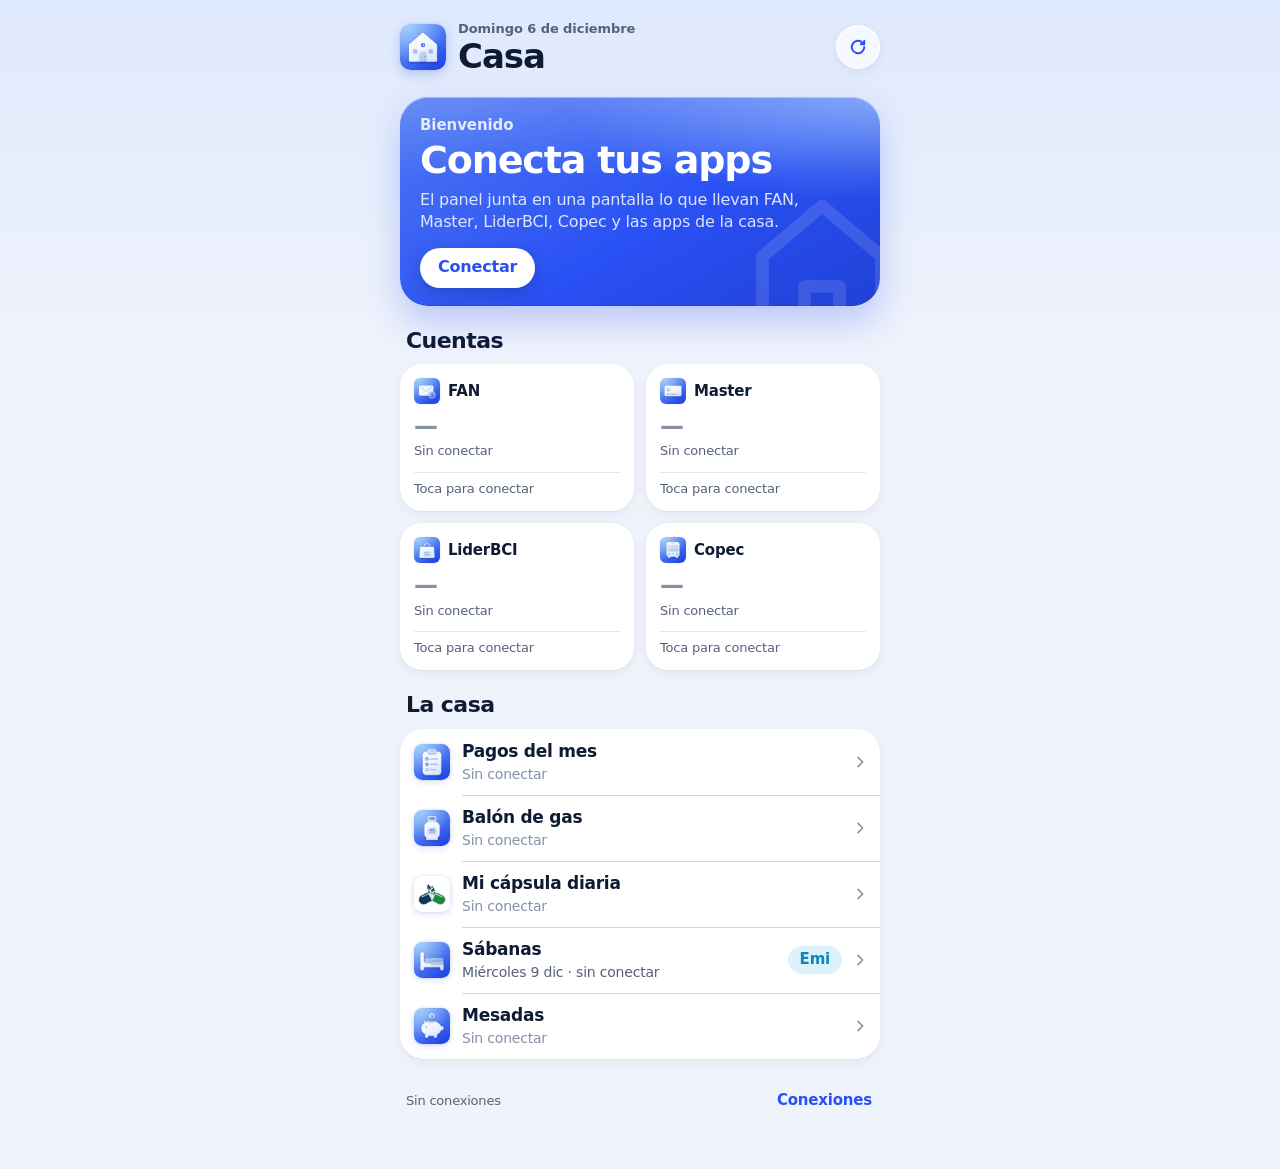
==== commit b25b7c2f: "Panel Casa: Sábanas sabe si el cambio ya se hizo Lee lo que publica la app Sábanas (hito «Sábanas · " ====
--- a/index.html
+++ b/index.html
@@ -346,6 +346,7 @@
 .kv.icon img { width: 30px; height: 30px; flex: none; border-radius: 23%; }
 .kv.icon > span:nth-child(2) { flex: 1; }
 .kv .ok { color: var(--ds-pos); font-weight: 600; }
+.kv .late { color: var(--ds-warn); font-weight: 600; }
 .kv .off { color: var(--ds-ink-3); }
 .kv.done > span:first-child { color: var(--ds-ink-2); text-decoration: line-through; text-decoration-color: var(--ds-ink-3); }
 .mini { width: 20px; height: 20px; flex: none; display: grid; place-items: center; border-radius: 50%; border: 1.5px solid var(--ring); color: #fff; }
@@ -1131,7 +1132,8 @@
   pagos: { title: 'Pagos · panel', name: 'Pagos del mes' },
   gas: { title: 'Gas · panel', name: 'Balón de gas' },
   capsula: { title: 'Cápsula · panel', name: 'Mi cápsula diaria' },
-  mesadas: { title: 'Mesadas · panel', name: 'Mesadas' }
+  mesadas: { title: 'Mesadas · panel', name: 'Mesadas' },
+  sabanas: { title: 'Sábanas · panel', name: 'Sábanas' }
 };
 const HOME_ORDER = ['pagos', 'gas', 'capsula', 'sabanas', 'mesadas'];
 const PEOPLE = { piti: 'Piti', emi: 'Emi' };
@@ -1322,13 +1324,27 @@
     end: left > 0 ? addDays(today, took ? left : left - 1) : ''
   };
 }
+function turnOf(k) { const w = Math.round(diffDays(SHEETS.start, k) / 7); return SHEETS.order[((w % 2) + 2) % 2]; }
+// Sábanas: el turno se calcula por fecha. Si la app Sábanas está conectada, además se sabe qué miércoles ya se marcaron.
 function sheetsInfo(today) {
-  const delta = (3 - new Date(utcOf(today)).getUTCDay() + 7) % 7;   // días hasta el próximo miércoles (0 si es hoy)
-  const next = addDays(today, delta);
-  const w = Math.round(diffDays(SHEETS.start, next) / 7);
-  function whoAt(i) { return SHEETS.order[(((w + i) % 2) + 2) % 2]; }
-  const list = [0, 1, 2, 3].map(function (i) { return { date: addDays(next, 7 * i), who: whoAt(i) }; });
-  return { date: next, who: whoAt(0), today: delta === 0, tomorrow: delta === 1, list: list };
+  const raw = S.home.sabanas, data = raw && Array.isArray(raw.hechos) ? raw : null, done = {};
+  if (data) data.hechos.forEach(function (k) { if (validDate(String(k))) done[k] = 1; });
+  const wed = addDays(today, (3 - new Date(utcOf(today)).getUTCDay() + 7) % 7);   // este miércoles (hoy si es miércoles)
+  const pend = data && validDate(String(data.pend || '')) ? data.pend : '';
+  const late = pend && pend < today ? pend : '';                                 // un miércoles pasado sin marcar
+  const todayDone = wed === today && !!done[today];
+  const next = late || (todayDone ? addDays(today, 7) : wed);
+  const dates = [];
+  if (late) dates.push(late);
+  for (let i = 0; dates.length < 4; i++) { const d = addDays(wed, 7 * i); if (d !== late) dates.push(d); }
+  const list = dates.map(function (d) {
+    return { date: d, who: turnOf(d), done: !!done[d], late: !done[d] && d < today };
+  });
+  const tomorrow = addDays(today, 1);
+  return { connected: !!data, at: data ? +data.at || 0 : 0, date: next, who: turnOf(next), late: !!late,
+    today: !late && next === today, tomorrow: !late && next === tomorrow, todayDone: todayDone, list: list,
+    // lo de hoy o mañana, aunque haya otro atrasado
+    todayPending: wed === today && !done[today], tomorrowPending: wed === tomorrow && !done[tomorrow], wedWho: turnOf(wed) };
 }
 function mesInfo(m, today) {
   if (!m) return null;
@@ -1359,8 +1375,9 @@
   }
   if (p && p.stale) out.push({ tone: 'warn', w: 3, text: 'Empieza el mes nuevo en Pagos del mes' });
   else if (p && p.pend.length) out.push({ tone: 'warn', w: 5, text: p.pend.length === 1 ? 'Falta 1 pago: ' + p.pend[0].t : 'Faltan ' + p.pend.length + ' pagos del mes' });
-  if (sh.today) out.push({ tone: 'info', w: 5, text: 'Hoy toca cambiar sábanas: ' + PEOPLE[sh.who] });
-  else if (sh.tomorrow) out.push({ tone: 'info', w: 7, text: 'Mañana toca cambiar sábanas: ' + PEOPLE[sh.who] });
+  if (sh.late) out.push({ tone: 'warn', w: 4, text: 'Sábanas atrasadas: le tocaba a ' + PEOPLE[sh.who] + ' el miércoles ' + fmtDay(sh.date) });
+  if (sh.todayPending) out.push({ tone: 'info', w: 5, text: 'Hoy toca cambiar sábanas: ' + PEOPLE[sh.wedWho] });
+  else if (sh.tomorrowPending) out.push({ tone: 'info', w: 7, text: 'Mañana toca cambiar sábanas: ' + PEOPLE[sh.wedWho] });
   return out.sort(function (a, b) { return a.w - b.w; });
 }
 
@@ -1475,8 +1492,11 @@
       h += homeRow(k, 'capsula', HOME.capsula.name, esc(sub), tone && !c.ordered ? tone : '', '<span class="r-big num ' + tone + '">' + c.left + '</span><span class="r-unit">' + plural(c.left, 'queda', 'quedan') + '</span>');
     } else if (k === 'sabanas') {
       const s = sheetsInfo(today);
-      const sub = s.today ? 'Hoy, miércoles ' + fmtDay(s.date) : s.tomorrow ? 'Mañana, miércoles ' + fmtDay(s.date) : 'Miércoles ' + fmtDay(s.date);
-      h += homeRow(k, 'sabanas', 'Sábanas', sub, s.today ? 'warn' : '', '<span class="who ' + s.who + '">' + PEOPLE[s.who] + '</span>');
+      let sub = s.late ? 'Atrasado: miércoles ' + fmtDay(s.date)
+        : s.todayDone ? 'Hoy: hecho · próximo, miércoles ' + fmtDay(s.date)
+        : s.today ? 'Hoy, miércoles ' + fmtDay(s.date) : s.tomorrow ? 'Mañana, miércoles ' + fmtDay(s.date) : 'Miércoles ' + fmtDay(s.date);
+      if (!s.connected) sub += ' · sin conectar';
+      h += homeRow(k, 'sabanas', 'Sábanas', esc(sub), s.late || s.today ? 'warn' : '', '<span class="who ' + s.who + '">' + PEOPLE[s.who] + '</span>');
     } else if (k === 'mesadas') {
       const m = mesInfo(S.home.mesadas, today);
       if (!m) { h += offRow(k, 'mesadas', HOME.mesadas.name); return; }
@@ -1544,11 +1564,14 @@
     if (arg === 'sabanas') {
       const s = sheetsInfo(today);
       let h = head('sabanas', 'Sábanas', 'Se cambian los miércoles, una vez cada una');
-      h += '<ul class="list">' + s.list.map(function (x, i) {
+      h += '<ul class="list">' + s.list.map(function (x) {
         const when = x.date === today ? 'Hoy' : x.date === addDays(today, 1) ? 'Mañana' : cap1(weekday(x.date)) + ' ' + fmtDay(x.date);
-        return kv(esc(when) + (i === 0 ? '<small>Próximo cambio</small>' : ''), '<span class="who ' + x.who + '">' + PEOPLE[x.who] + '</span>');
+        const st = !s.connected ? (x.date === s.date ? 'Próximo cambio' : '')
+          : x.done ? '<span class="ok">Hecho</span>' : x.late ? '<span class="late">Atrasado</span>' : x.date === s.date ? 'Próximo cambio' : 'Pendiente';
+        return '<li class="kv"><span>' + esc(when) + (st ? '<small>' + st + '</small>' : '') + '</span><span><span class="who ' + x.who + '">' + PEOPLE[x.who] + '</span></span></li>';
       }).join('') + '</ul>';
-      return h + '<p class="hint">El turno se calcula solo, a partir del miércoles 7 de octubre (Piti).</p>';
+      h += '<p class="hint">El turno se calcula a partir del miércoles 7 de octubre (Piti).' + (s.connected ? ' Los cambios hechos se marcan en la app Sábanas; publicó ' + esc(fmtWhen(s.at)) + '.' : '') + '</p>';
+      return s.connected ? h : h + '<h3 class="grp">Saber si ya se hizo</h3>' + connectHelp('sabanas');
     }
     const raw = S.home[arg];
     if (!raw) return head(arg, HOME[arg].name, 'Sin datos todavía') + connectHelp(arg);
@@ -1625,10 +1648,10 @@
   h += '<h3 class="grp">Apps de la casa</h3><ul class="list">' + Object.keys(HOME).map(function (k) {
     const st = S.home[k];
     return '<li class="kv icon"><img src="icons/apps/' + k + '.png" alt=""><span>' + HOME[k].name + '<small>' + (st && st.at ? 'Publicó ' + esc(fmtWhen(+st.at)) : 'Aún no publica') + '</small></span><span>' + (st ? '<span class="ok">Conectada</span>' : '<span class="off">Sin conectar</span>') + '</span></li>';
-  }).join('') + '<li class="kv icon"><img src="icons/apps/sabanas.png" alt=""><span>Sábanas<small>Miércoles alternados, se calcula solo</small></span><span><span class="ok">Lista</span></span></li></ul>';
+  }).join('') + '</ul>';
   if (homeConn()) {
     h += '<button type="button" class="btn tonal block" data-act="copycode">Copiar código para las apps</button>';
-    h += '<p class="hint">Luego, en Pagos del mes, Balón de gas, Mi cápsula diaria y Mesadas: baja hasta «Panel Casa», toca «Pegar código» y listo. Desde ahí, cada cambio se ve en el panel.</p>';
+    h += '<p class="hint">Luego, en Pagos del mes, Balón de gas, Mi cápsula diaria, Mesadas y Sábanas: baja hasta «Panel Casa», toca «Pegar código» y listo. Desde ahí, cada cambio se ve en el panel.</p>';
   } else {
     h += '<p class="hint">Cuando conectes FAN, aquí aparecerá el código para conectar las apps de la casa.</p>';
   }
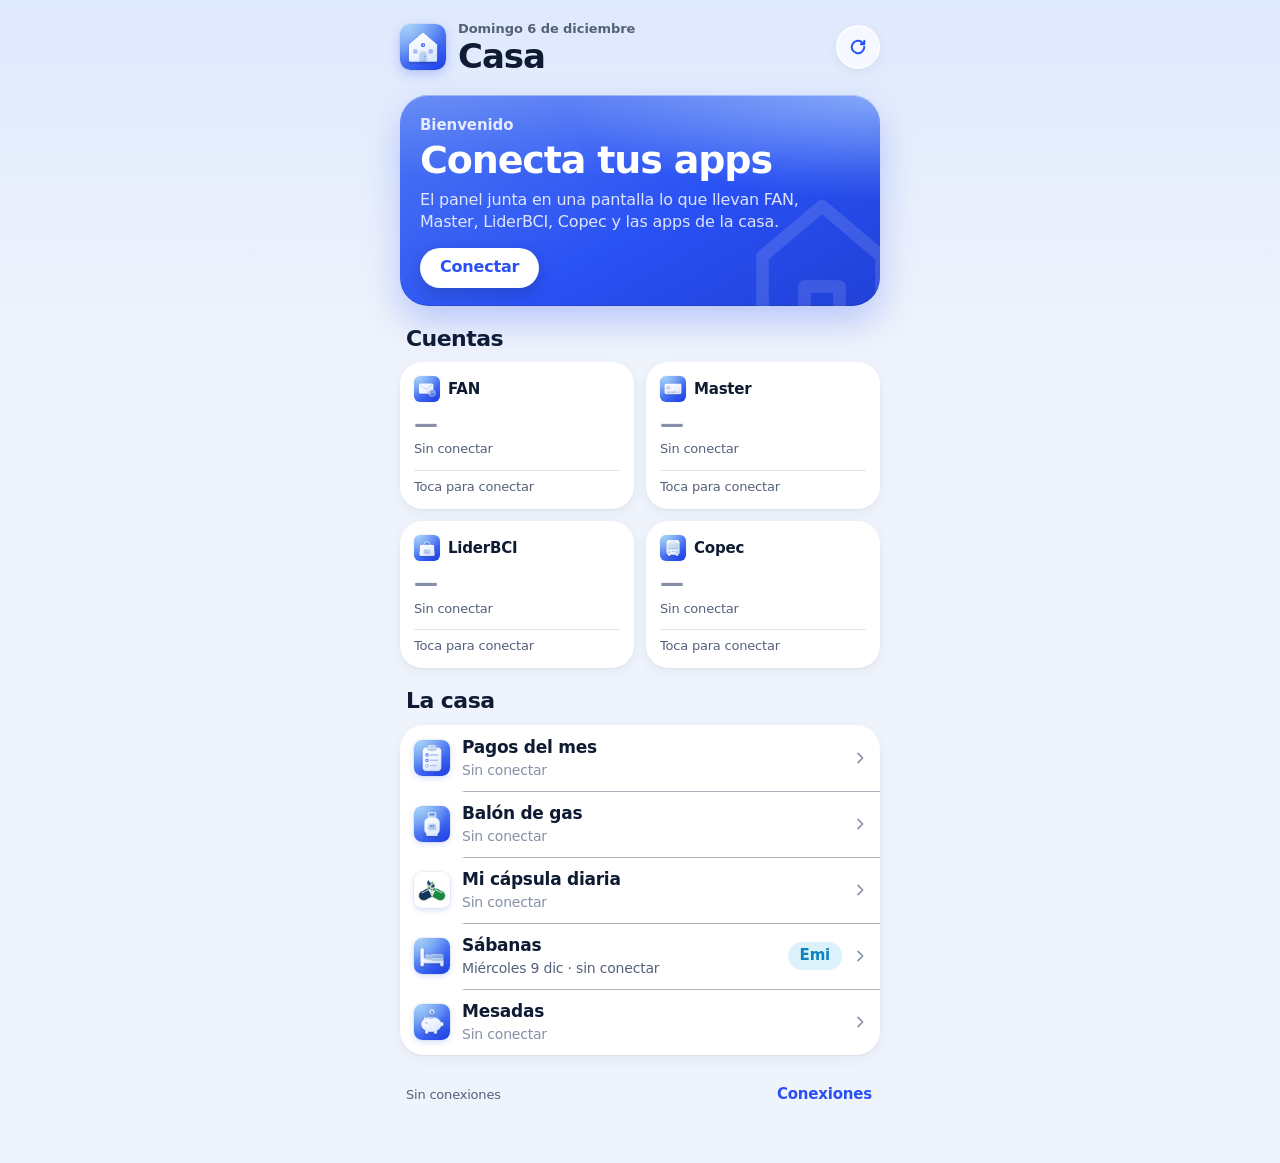
==== commit 004dca48: "Panel Casa pasa a los componentes comunes (pendiente de aprobación) Agrega el bloque DS:COMP (base/c" ====
--- a/index.html
+++ b/index.html
@@ -2,7 +2,7 @@
 <html lang="es">
 <head>
 <meta charset="utf-8">
-<meta name="viewport" content="width=device-width,initial-scale=1,viewport-fit=cover">
+<meta name="viewport" content="width=device-width,initial-scale=1,maximum-scale=1,user-scalable=no,viewport-fit=cover">
 <title>Panel Casa</title>
 <!--STANDALONE:START-->
 <meta name="robots" content="noindex, nofollow">
@@ -140,7 +140,8 @@
   -webkit-font-smoothing: antialiased;
   letter-spacing: -0.012em;
 }
-/* ── fin de los tokens comunes ── */
+/*DS:TOKENS:END*/
+/*DS:VARS:START*/
 
 /* Variables propias de Panel Casa */
 :root {
@@ -154,10 +155,10 @@
   :root:not([data-theme="light"]) { --piti: #8EB0FA; --piti-bg: rgba(113, 157, 246, 0.18); --emi: #7FD3F5; --emi-bg: rgba(127, 211, 245, 0.15); --ring: #42537A; }
 }
 :root[data-theme="dark"] { --piti: #8EB0FA; --piti-bg: rgba(113, 157, 246, 0.18); --emi: #7FD3F5; --emi-bg: rgba(127, 211, 245, 0.15); --ring: #42537A; }
-/*DS:TOKENS:END*/
-
-/*DS:LAYER:START*/
-/* ── Domésticas · base común (v1) ── */
+/*DS:VARS:END*/
+
+/*DS:BASE:START*/
+/* ── Domésticas · elementos comunes (v1): fondo, tipografía, campos, icono de la app ── */
 html { background: var(--ds-bg); }
 body {
   font-family: var(--ds-font);
@@ -173,28 +174,169 @@
 input, select, textarea { accent-color: var(--ds-btn); caret-color: var(--ds-tint); }
 @keyframes ds-rise { from { transform: translateY(28px); opacity: 0; } to { transform: none; opacity: 1; } }
 .mark.app-icon, img.app-icon { display: block; overflow: hidden; padding: 0; background: none; object-fit: cover; border-radius: 23%; box-shadow: 0 0 0 0.5px rgba(14, 27, 51, 0.08), 0 4px 12px rgba(41, 80, 244, 0.25); }
-/* ── fin de la base común ── */
+/*DS:BASE:END*/
+/*DS:COMP:START*/
+/* ── Domésticas · componentes comunes (v1) ── */
+body { font-size: 17px; line-height: 1.38; }
+.app { gap: 20px; padding-block: 14px 48px; }
+.eyebrow { font-size: 13px; font-weight: 600; text-transform: none; letter-spacing: -0.005em; color: var(--ds-ink-2); }
+.muted { color: var(--ds-ink-2); }
+
+/* Encabezado con título grande */
+.top { gap: 12px; padding-top: 6px; }
+.top h1 { font-size: 34px; line-height: 1.08; font-weight: 700; letter-spacing: -0.03em; }
+.mark {
+  width: 46px; height: 46px; border-radius: 13px; color: #fff; background: var(--ds-hero);
+  box-shadow: inset 0 1px 0 rgba(255, 255, 255, 0.45), inset 0 -1px 0 rgba(14, 27, 51, 0.18), 0 4px 12px rgba(41, 80, 244, 0.28);
+}
+.mark svg, .mark img { filter: drop-shadow(0 1px 1px rgba(14, 27, 51, 0.25)); }
+
+/* Botones: cápsulas, relleno sólido o tintado */
+.btn {
+  min-height: 50px; border-radius: var(--ds-r-pill); border: 0; font-size: 17px; font-weight: 600; letter-spacing: -0.01em;
+  transition: transform 0.16s ease, opacity 0.16s ease, background-color 0.16s ease;
+}
+.btn:active { transform: scale(0.97); opacity: 0.88; }
+.btn.primary { background: var(--ds-btn); color: var(--ds-on-btn); box-shadow: var(--ds-shadow-btn); }
+.btn.tonal { background: var(--ds-tint-soft); color: var(--ds-tint); }
+.btn.ghost { background: var(--ds-surface); color: var(--ds-tint); border: 0; box-shadow: var(--ds-shadow-1); }
+.btn.plus { background: var(--ds-surface); color: var(--ds-pos); border: 0; box-shadow: var(--ds-shadow-1); }
+.btn.danger { background: var(--ds-neg-soft); color: var(--ds-neg); border: 0; }
+.btn.danger.armed { background: var(--ds-neg); color: #fff; }
+.btn.small { min-height: 40px; padding: 0 16px; font-size: 15px; }
+.btn.big { min-height: 58px; border-radius: 20px; font-size: 16px; line-height: 1.2; }
+.linkbtn { color: var(--ds-tint); text-decoration: none; font-size: 15px; }
+
+/* Tarjeta principal: degradado de la paleta con brillo de vidrio */
+.hero {
+  border-radius: 28px; padding: 20px 20px 18px; background: var(--ds-hero); color: var(--ds-hero-ink);
+  box-shadow: inset 0 1px 0 rgba(255, 255, 255, 0.38), inset 0 -1px 0 rgba(14, 27, 51, 0.16), 0 16px 34px rgba(41, 80, 244, 0.26);
+}
+.hero::after { content: ""; position: absolute; inset: 0; border-radius: inherit; pointer-events: none;
+  background: linear-gradient(180deg, rgba(255, 255, 255, 0.16) 0%, rgba(255, 255, 255, 0) 38%); }
+.hero-mark, .hero-art { opacity: 0.12; }
+.hero .eyebrow, .hero-note { color: var(--ds-hero-ink-2); }
+.hero-btn, .hero .chip, .hero button.ghost {
+  background: var(--ds-hero-glass); border: 0.5px solid rgba(255, 255, 255, 0.45); color: #fff;
+  -webkit-backdrop-filter: blur(12px); backdrop-filter: blur(12px); box-shadow: inset 0 1px 0 rgba(255, 255, 255, 0.3);
+}
+.hero-cta { border-radius: var(--ds-r-pill); background: #fff; color: var(--ds-b1); font-weight: 700; padding: 0 20px; box-shadow: 0 6px 16px rgba(14, 27, 51, 0.2); }
+.total { font-family: var(--ds-font-round); font-weight: 700; letter-spacing: -0.025em; }
+.hero-stats { border-top-color: var(--ds-hero-line); }
+.hero-stats dt { color: var(--ds-hero-ink-2); }
+
+/* Encabezados de sección */
+.sec-head h2 { font-size: 22px; font-weight: 700; letter-spacing: -0.025em; }
+.sync { color: var(--ds-ink-2); }
+
+/* Listas agrupadas (estilo Ajustes de iOS) */
+.list, .steps {
+  gap: 0; background: var(--ds-surface); border-radius: var(--ds-r-card); overflow: hidden; box-shadow: var(--ds-shadow-1);
+}
+.row, .step {
+  position: relative; border: 0; border-radius: 0; background: transparent; min-height: 60px; padding: 11px 16px 11px 14px;
+}
+.row:active, .step:active { background: var(--ds-fill); }
+.row.old { background: transparent; opacity: 0.62; }
+.list > li + li > .row::before, .steps > li + li > .step::before {
+  content: ""; position: absolute; top: 0; right: 0; left: 64px; border-top: 0.5px solid var(--ds-line-2);
+}
+.ico { width: 38px; height: 38px; background: var(--ds-fill); color: var(--ds-ink-2); }
+.ico.in { background: var(--ds-pos-soft); color: var(--ds-pos); }
+.ico.auto { background: var(--ds-tint-soft); color: var(--ds-tint); }
+.store { font-weight: 600; }
+.meta, .run { color: var(--ds-ink-2); }
+.amt { font-weight: 600; }
+.amt.in { color: var(--ds-pos); }
+.tag { background: var(--ds-tint-soft); color: var(--ds-tint); }
+.step-n { background: var(--ds-tint-soft); color: var(--ds-tint); }
+.step.done .step-n { background: var(--ds-pos-soft); color: var(--ds-pos); }
+.step-t span { color: var(--ds-ink-2); }
+.anchor { color: var(--ds-ink-3); padding: 8px 16px; }
+.anchor::before, .anchor::after { border-top: 0.5px solid var(--ds-line-2); }
+.empty { border: 0; border-radius: var(--ds-r-card); background: var(--ds-surface); box-shadow: var(--ds-shadow-1); color: var(--ds-ink-2); padding: 18px; }
+.foot { color: var(--ds-ink-3); }
+
+/* Filtros en cápsula */
+.chip { border: 0; background: var(--ds-fill); color: var(--ds-ink); font-weight: 600; min-height: 36px; padding: 0 15px; }
+.chip[aria-pressed="true"] { background: var(--ds-btn); color: #fff; }
+
+/* Datos y respaldo */
+.backup { border: 0; border-radius: var(--ds-r-card); background: var(--ds-surface); box-shadow: var(--ds-shadow-1); }
+.backup textarea, .field textarea { border: 0; border-radius: var(--ds-r-field); background: var(--ds-surface-2); }
+
+/* Hojas (sheets) */
+.backdrop { background: var(--ds-scrim); -webkit-backdrop-filter: blur(2px); backdrop-filter: blur(2px); }
+.panel {
+  background: var(--ds-surface); border-radius: var(--ds-r-sheet) var(--ds-r-sheet) 0 0; padding-top: 30px;
+  box-shadow: 0 -10px 40px rgba(14, 27, 51, 0.18); animation: ds-rise 0.28s cubic-bezier(0.2, 0.9, 0.25, 1);
+}
+.panel::before { content: ""; position: absolute; top: 8px; left: 50%; width: 38px; height: 5px; margin-left: -19px; border-radius: 3px; background: var(--ds-line-2); }
+.panel h2 { font-size: 24px; font-weight: 700; }
+.panel .sub { color: var(--ds-ink-2); }
+.field > span { font-size: 13px; font-weight: 600; color: var(--ds-ink-2); padding-left: 4px; }
+.field input[type="date"], .field input[type="time"], .field input[type="text"], .field input[type="url"], .field input[type="number"], .field input:not([type]), .field select {
+  border: 1.5px solid transparent; border-radius: var(--ds-r-field); background: var(--ds-surface-2); min-height: 50px;
+}
+.field input:focus, .field textarea:focus, .field select:focus { outline: none; border-color: var(--ds-tint); box-shadow: 0 0 0 4px var(--ds-tint-soft); }
+.price-wrap b { color: var(--ds-ink-3); }
+
+/* Control segmentado en cápsula */
+.seg { background: var(--ds-fill); border-radius: var(--ds-r-pill); padding: 4px; gap: 4px; }
+.seg button { border-radius: var(--ds-r-pill); min-height: 40px; color: var(--ds-ink-2); }
+.seg button[aria-pressed="true"] { background: var(--ds-surface); color: var(--ds-ink); box-shadow: 0 2px 8px rgba(14, 27, 51, 0.12), 0 0 0 0.5px rgba(14, 27, 51, 0.04); }
+
+/* Avisos y notas */
+.err { border-radius: var(--ds-r-field); background: var(--ds-neg-soft); color: var(--ds-neg); }
+.note { border-radius: var(--ds-r-field); background: var(--ds-tint-soft); color: var(--ds-ink); }
+.found li, .mails li { border-radius: 14px; background: var(--ds-surface-2); }
+.guide li::before { background: var(--ds-tint-soft); color: var(--ds-tint); }
+.peek summary, .how summary { color: var(--ds-tint); }
+.how summary { color: var(--ds-ink); }
+.raw { background: var(--ds-surface-2); border-radius: 12px; }
+.mono { background: var(--ds-fill); font-family: var(--ds-font-mono); }
+
+/* Aviso flotante de vidrio */
+.toast {
+  border-radius: var(--ds-r-pill); background: rgba(14, 27, 51, 0.86); color: #fff; padding: 8px 20px;
+  -webkit-backdrop-filter: var(--ds-glass-blur); backdrop-filter: var(--ds-glass-blur);
+  box-shadow: inset 0 0.5px 0 rgba(255, 255, 255, 0.25), 0 10px 30px rgba(14, 27, 51, 0.3);
+}
+/* Tarjetas secundarias (Master: por tarjeta, cuotas; plegables) */
+.tile, .cq { border: 0; border-radius: 20px; background: var(--ds-surface); box-shadow: var(--ds-shadow-1); }
+.fold { border: 0; border-radius: var(--ds-r-card); background: var(--ds-surface); box-shadow: var(--ds-shadow-1); }
+.stepper button, .step-val { border: 0; background: var(--ds-surface-2); border-radius: var(--ds-r-field); }
+.period { border-top: 0.5px solid var(--ds-line-2); }
+.linkrow { border: 0; border-radius: var(--ds-r-card); background: var(--ds-surface); box-shadow: var(--ds-shadow-1); min-height: 64px; padding: 12px 14px 12px 12px; }
+.linkrow:active { background: var(--ds-surface-2); }
+.linkrow > svg { color: var(--ds-ink-3); }
+.mark.sm { width: 40px; height: 40px; border-radius: 11px; }
+.num { background: var(--ds-tint-soft); color: var(--ds-tint); }
+.mark.app-icon { display: block; padding: 0; background: none; object-fit: cover; border-radius: 23%; box-shadow: 0 0 0 0.5px rgba(14, 27, 51, 0.08), 0 4px 12px rgba(41, 80, 244, 0.25); }
+.panel .btn.ghost { background: var(--ds-fill); box-shadow: none; }
+/*DS:COMP:END*/
+/*DS:APP:START*/
 
 /* ── Panel Casa ── */
 *, *::before, *::after { box-sizing: border-box; }
 html.lock { overflow: hidden; }
 [hidden] { display: none !important; }
-body { margin: 0; padding-inline: 16px; font-size: 17px; line-height: 1.38; letter-spacing: -0.012em; -webkit-text-size-adjust: 100%; }
-.app { max-width: 480px; margin: 0 auto; padding-block: 14px 48px; display: flex; flex-direction: column; gap: 22px; }
+body { margin: 0; padding-inline: 16px; letter-spacing: -0.012em; -webkit-text-size-adjust: 100%; }
+.app { max-width: 480px; margin: 0 auto; display: flex; flex-direction: column; }
 button, input, textarea { font: inherit; color: inherit; letter-spacing: inherit; }
 button { cursor: pointer; touch-action: manipulation; -webkit-user-select: none; user-select: none; }
 svg { display: block; flex: none; }
 h1, h2, h3 { margin: 0; text-wrap: balance; }
-.eyebrow { font-size: 13px; font-weight: 600; color: var(--ds-ink-2); letter-spacing: -0.005em; }
-.muted { margin: 0; color: var(--ds-ink-2); font-size: 15px; }
+.muted { margin: 0; font-size: 15px; }
 :focus-visible { outline: 3px solid var(--ds-tint); outline-offset: 2px; }
 .num { font-variant-numeric: tabular-nums; }
+/* Las cifras grandes de las filas (gas, mesadas) no llevan el fondo de los números de pasos */
+.r-big.num { background: none; color: inherit; }
 
 /* Encabezado: icono + fecha + título grande, y el botón para actualizar */
-.top { display: flex; align-items: center; gap: 12px; padding-top: 6px; }
+.top { display: flex; align-items: center; }
 .top .app-icon { width: 46px; height: 46px; flex: none; }
 .top-txt { flex: 1; min-width: 0; }
-.top h1 { font-size: clamp(27px, 8.6vw, 34px); line-height: 1.08; font-weight: 700; letter-spacing: -0.03em; }
 .round-btn {
   width: 44px; height: 44px; flex: none; display: grid; place-items: center; padding: 0; border: 0.5px solid var(--ds-glass-line); border-radius: 50%;
   background: var(--ds-glass); color: var(--ds-tint); box-shadow: var(--ds-shadow-1), inset 0 1px 0 rgba(255, 255, 255, 0.5);
@@ -205,29 +347,12 @@
 @keyframes spin { to { transform: rotate(360deg); } }
 
 /* Botones en cápsula */
-.btn {
-  min-height: 50px; padding: 0 20px; border: 0; border-radius: var(--ds-r-pill);
-  font-size: 17px; font-weight: 600; letter-spacing: -0.01em;
-  display: inline-flex; align-items: center; justify-content: center; gap: 8px;
-  transition: transform 0.16s ease, opacity 0.16s ease, background-color 0.16s ease;
-}
-.btn:active { transform: scale(0.97); opacity: 0.88; }
-.btn.primary { background: var(--ds-btn); color: var(--ds-on-btn); box-shadow: var(--ds-shadow-btn); }
-.btn.tonal { background: var(--ds-tint-soft); color: var(--ds-tint); }
-.btn.ghost { background: var(--ds-surface); color: var(--ds-tint); box-shadow: var(--ds-shadow-1); }
-.btn.danger { background: var(--ds-neg-soft); color: var(--ds-neg); }
-.btn.danger.armed { background: var(--ds-neg); color: #fff; }
-.btn.small { min-height: 38px; padding: 0 16px; font-size: 15px; }
+.btn { padding: 0 20px; display: inline-flex; align-items: center; justify-content: center; gap: 8px; }
 .btn.block { width: 100%; }
 
 /* Tarjeta principal: lo que hay que atender hoy */
-.hero {
-  position: relative; overflow: hidden; isolation: isolate;
-  border-radius: 28px; padding: 18px 20px 18px; background: var(--ds-hero); color: var(--ds-hero-ink);
-  box-shadow: inset 0 1px 0 rgba(255, 255, 255, 0.38), inset 0 -1px 0 rgba(14, 27, 51, 0.16), 0 16px 34px rgba(41, 80, 244, 0.26);
-}
-.hero::after { content: ""; position: absolute; inset: 0; z-index: -1; border-radius: inherit; pointer-events: none;
-  background: linear-gradient(180deg, rgba(255, 255, 255, 0.16) 0%, rgba(255, 255, 255, 0) 38%); }
+.hero { position: relative; overflow: hidden; isolation: isolate; }
+.hero::after { z-index: -1; }
 .hero-art { position: absolute; right: -26px; bottom: -40px; z-index: -1; width: 168px; height: 168px; opacity: 0.12; color: #fff; }
 .hero .eyebrow { font-size: 15px; color: var(--ds-hero-ink-2); }
 .count-big { margin-top: 6px; font-family: var(--ds-font-round); font-weight: 700; font-size: 52px; line-height: 1; letter-spacing: -0.03em; font-variant-numeric: tabular-nums; }
@@ -239,13 +364,13 @@
 .todo i { width: 9px; height: 9px; flex: none; margin-top: 6px; border-radius: 50%; background: #fff; box-shadow: 0 0 10px rgba(189, 235, 251, 0.9); }
 .todo i.warn { background: #FFD08A; box-shadow: 0 0 10px rgba(255, 208, 138, 0.8); }
 .todo i.neg { background: #FFB0A8; box-shadow: 0 0 10px rgba(255, 176, 168, 0.85); }
-.hero-cta { margin-top: 14px; display: inline-flex; align-items: center; min-height: 40px; padding: 0 18px; border: 0; border-radius: var(--ds-r-pill); background: #fff; color: var(--ds-b1); font-size: 16px; font-weight: 700; box-shadow: 0 6px 16px rgba(14, 27, 51, 0.2); }
+.hero-cta { margin-top: 14px; display: inline-flex; align-items: center; min-height: 40px; border: 0; font-size: 16px; }
 .hero-cta:active { transform: scale(0.97); }
 
 /* Títulos de sección */
 .sec { display: flex; flex-direction: column; gap: 10px; }
 .sec-head { display: flex; align-items: baseline; justify-content: space-between; gap: 12px; padding: 0 6px; }
-.sec-head h2 { font-size: 22px; font-weight: 700; line-height: 1.2; letter-spacing: -0.025em; }
+.sec-head h2 { line-height: 1.2; }
 .sec-note { flex: none; font-size: 13px; font-weight: 600; color: var(--ds-ink-2); }
 
 /* Cuentas: cuatro tarjetas en dos columnas */
@@ -316,23 +441,16 @@
 
 /* Hojas inferiores */
 .sheet { position: fixed; inset: 0; z-index: 10; display: flex; align-items: flex-end; justify-content: center; }
-.backdrop { position: absolute; inset: 0; background: var(--ds-scrim); -webkit-backdrop-filter: blur(2px); backdrop-filter: blur(2px); animation: fade 0.2s ease-out; }
+.backdrop { position: absolute; inset: 0; animation: fade 0.2s ease-out; }
 @keyframes fade { from { opacity: 0; } }
-.panel {
-  position: relative; width: 100%; max-width: 480px; max-height: 92%; overflow-y: auto; overscroll-behavior: contain;
-  display: flex; flex-direction: column; gap: 14px;
-  padding: 30px 18px calc(22px + env(safe-area-inset-bottom, 0px));
-  background: var(--ds-surface); border-radius: var(--ds-r-sheet) var(--ds-r-sheet) 0 0;
-  box-shadow: 0 -10px 40px rgba(14, 27, 51, 0.18); animation: ds-rise 0.28s cubic-bezier(0.2, 0.9, 0.25, 1);
-}
-.panel::before { content: ""; position: absolute; top: 8px; left: 50%; width: 38px; height: 5px; margin-left: -19px; border-radius: 3px; background: var(--ds-line-2); }
+.panel { position: relative; width: 100%; max-width: 480px; max-height: 92%; overflow-y: auto; overscroll-behavior: contain; display: flex; flex-direction: column; gap: 14px; padding: 30px 18px calc(22px + env(safe-area-inset-bottom, 0px)); }
 .panel:focus { outline: none; }
 .panel > * { flex-shrink: 0; }
 .p-head { display: flex; align-items: center; gap: 12px; }
 .p-head img { width: 44px; height: 44px; flex: none; border-radius: 23%; box-shadow: 0 0 0 0.5px rgba(14, 27, 51, 0.08), 0 4px 12px rgba(41, 80, 244, 0.22); }
 .p-head div { min-width: 0; }
-.panel h2 { font-size: 24px; font-weight: 700; letter-spacing: -0.025em; line-height: 1.15; }
-.panel .sub { margin: 2px 0 0; font-size: 15px; color: var(--ds-ink-2); }
+.panel h2 { letter-spacing: -0.025em; line-height: 1.15; }
+.panel .sub { margin: 2px 0 0; font-size: 15px; }
 .panel .big { font-family: var(--ds-font-round); font-size: 40px; font-weight: 700; line-height: 1.05; letter-spacing: -0.03em; font-variant-numeric: tabular-nums; }
 .panel .big.neg { color: var(--ds-neg); }
 .grp { margin: 6px 0 -4px; padding: 0 4px; font-size: 13px; font-weight: 600; color: var(--ds-ink-2); }
@@ -355,28 +473,20 @@
 .kv .lead { display: flex; align-items: center; gap: 10px; }
 .hint { margin: 0; padding: 0 4px; font-size: 14px; color: var(--ds-ink-2); }
 .field { display: flex; flex-direction: column; gap: 6px; min-width: 0; margin: 0; }
-.field > span { padding: 0 0 0 4px; font-size: 13px; font-weight: 600; color: var(--ds-ink-2); }
+.field > span { padding: 0 0 0 4px; }
 .field textarea {
   display: block; width: 100%; min-height: 96px; padding: 12px 14px; border: 1.5px solid transparent; border-radius: var(--ds-r-field);
   background: var(--ds-surface-2); font-family: var(--ds-font-mono); font-size: 13px; line-height: 1.4; color: var(--ds-ink); resize: vertical; -webkit-appearance: none; appearance: none;
 }
 .field textarea:focus { outline: none; border-color: var(--ds-tint); box-shadow: 0 0 0 4px var(--ds-tint-soft); }
 .field textarea::placeholder { color: var(--ds-ink-3); font-family: var(--ds-font); font-size: 15px; }
-.err { margin: 0; padding: 10px 12px; border-radius: var(--ds-r-field); background: var(--ds-neg-soft); color: var(--ds-neg); font-size: 15px; font-weight: 600; }
-.note { margin: 0; padding: 12px 14px; border-radius: var(--ds-r-field); background: var(--ds-tint-soft); color: var(--ds-ink); font-size: 15px; }
+.err { margin: 0; padding: 10px 12px; font-size: 15px; font-weight: 600; }
+.note { margin: 0; padding: 12px 14px; font-size: 15px; }
 .note.warn { background: var(--ds-warn-soft); }
 .steps { margin: 0; padding: 0 0 0 22px; display: flex; flex-direction: column; gap: 6px; font-size: 15px; color: var(--ds-ink); }
 
 /* Aviso flotante de vidrio */
-.toast {
-  position: fixed; left: 16px; right: 16px; bottom: calc(18px + env(safe-area-inset-bottom, 0px)); z-index: 20;
-  max-width: 448px; min-height: 46px; margin: 0 auto; padding: 10px 20px;
-  display: flex; align-items: center; justify-content: center; text-align: center;
-  border-radius: var(--ds-r-pill); background: rgba(14, 27, 51, 0.86); color: #fff; font-size: 15px;
-  -webkit-backdrop-filter: var(--ds-glass-blur); backdrop-filter: var(--ds-glass-blur);
-  box-shadow: inset 0 0.5px 0 rgba(255, 255, 255, 0.25), 0 10px 30px rgba(14, 27, 51, 0.3);
-  animation: ds-rise 0.25s ease-out;
-}
+.toast { position: fixed; left: 16px; right: 16px; bottom: calc(18px + env(safe-area-inset-bottom, 0px)); z-index: 20; max-width: 448px; min-height: 46px; margin: 0 auto; display: flex; align-items: center; justify-content: center; text-align: center; font-size: 15px; animation: ds-rise 0.25s ease-out; }
 
 @media (max-width: 350px) {
   .grid { grid-template-columns: minmax(0, 1fr); }
@@ -386,8 +496,9 @@
   .round-btn.spin svg { animation-duration: 3s; }
   .ring .fg { transition: none; }
 }
-/*DS:LAYER:END*/
+/*DS:APP:END*/
 </style>
+<style>/* Sin zoom con los dedos ni con doble toque: se usa como app instalada, no como página */ html { touch-action: pan-x pan-y; }</style>
 </head>
 <body>
 
@@ -1741,5 +1852,12 @@
 }
 })();
 </script>
+<script>
+// Sin zoom con los dedos: Safari en iPhone no siempre respeta «user-scalable=no», así que se cortan sus gestos de zoom
+(function () {
+  ['gesturestart', 'gesturechange', 'gestureend'].forEach(function (t) { document.addEventListener(t, function (e) { e.preventDefault(); }, { passive: false }); });
+  document.addEventListener('touchmove', function (e) { if (e.touches && e.touches.length > 1) e.preventDefault(); }, { passive: false });
+})();
+</script>
 </body>
 </html>
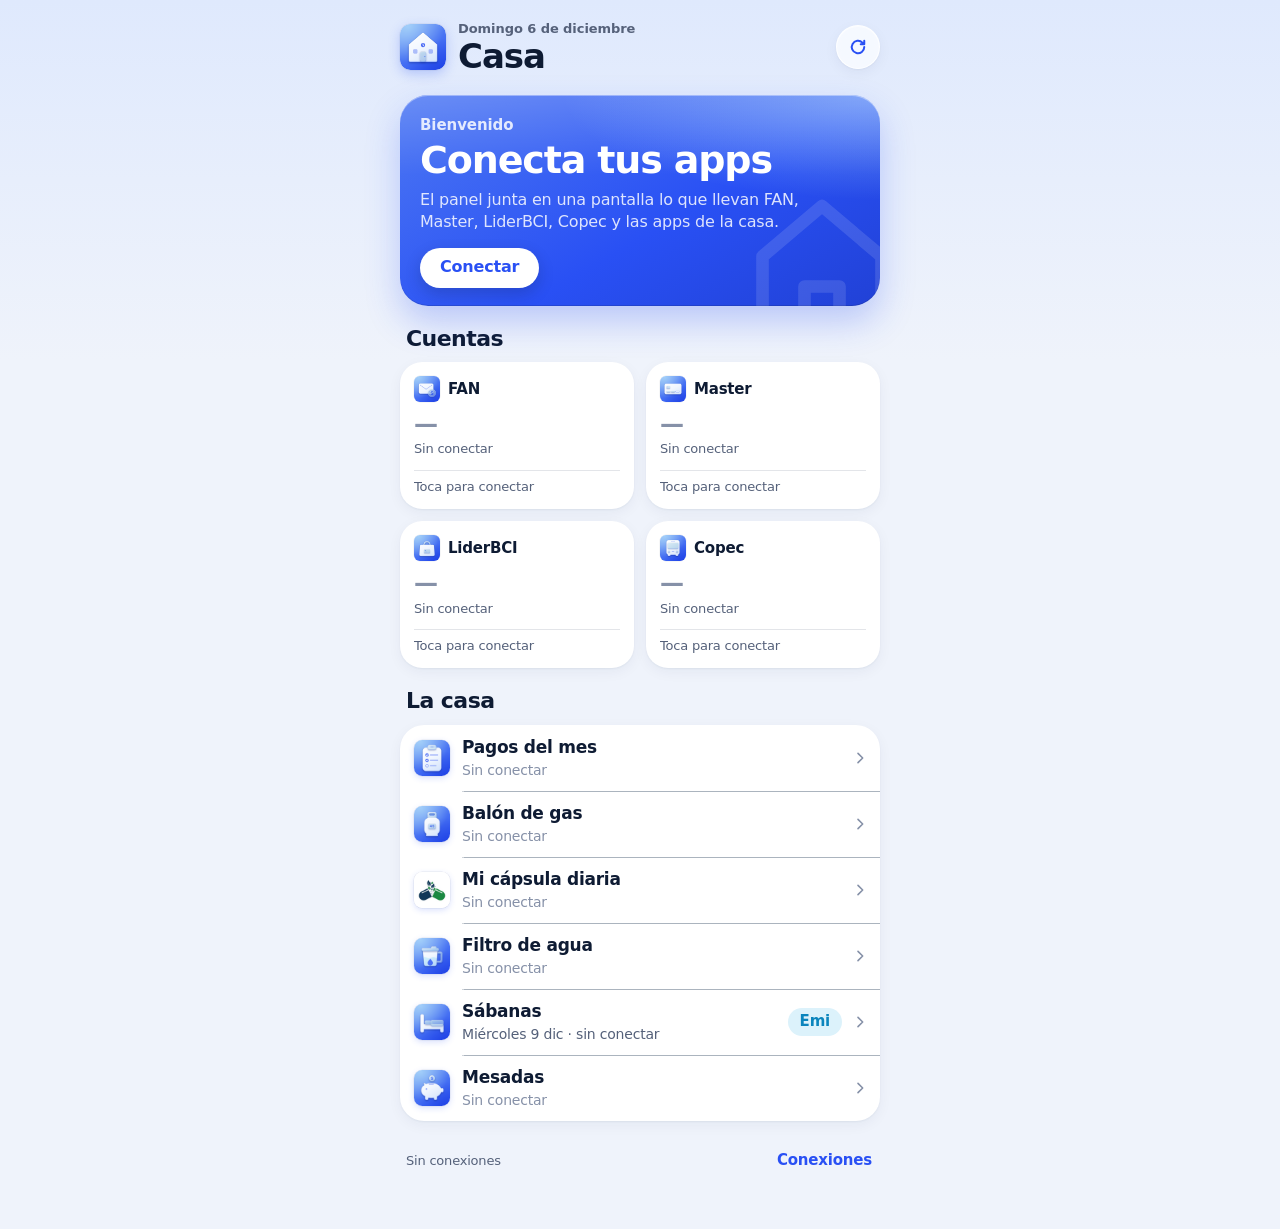
==== commit 8d89d749: "Panel Casa: agrega Filtro de agua a «La casa» y a «Hoy» Fila con días que faltan y barra de avance, " ====
--- a/index.html
+++ b/index.html
@@ -1243,10 +1243,11 @@
   pagos: { title: 'Pagos · panel', name: 'Pagos del mes' },
   gas: { title: 'Gas · panel', name: 'Balón de gas' },
   capsula: { title: 'Cápsula · panel', name: 'Mi cápsula diaria' },
+  agua: { title: 'Agua · panel', name: 'Filtro de agua' },
   mesadas: { title: 'Mesadas · panel', name: 'Mesadas' },
   sabanas: { title: 'Sábanas · panel', name: 'Sábanas' }
 };
-const HOME_ORDER = ['pagos', 'gas', 'capsula', 'sabanas', 'mesadas'];
+const HOME_ORDER = ['pagos', 'gas', 'capsula', 'agua', 'sabanas', 'mesadas'];
 const PEOPLE = { piti: 'Piti', emi: 'Emi' };
 // Sábanas: los miércoles, alternando. El miércoles 7 de octubre de 2026 le tocó a Piti.
 const SHEETS = { start: '2026-10-07', order: ['piti', 'emi'] };
@@ -1435,6 +1436,15 @@
     end: left > 0 ? addDays(today, took ? left : left - 1) : ''
   };
 }
+// Filtro de agua: la app publica la fecha en que se puso el filtro y la del cambio (3 meses después)
+function aguaInfo(a, today) {
+  if (!a) return null;
+  if (!validDate(String(a.date || ''))) return { none: true, at: +a.at || 0 };
+  let due = validDate(String(a.due || '')) ? a.due : '';
+  if (!due) { const p = a.date.split('-'), d = new Date(Date.UTC(+p[0], +p[1] - 1 + 3, 1)); due = d.getUTCFullYear() + '-' + pad(d.getUTCMonth() + 1) + '-' + pad(Math.min(+p[2], new Date(Date.UTC(d.getUTCFullYear(), d.getUTCMonth() + 1, 0)).getUTCDate())); }
+  const total = Math.max(1, diffDays(a.date, due)), left = diffDays(today, due);
+  return { date: a.date, due: due, left: left, total: total, frac: Math.max(0, Math.min(1, 1 - left / total)), n: Math.max(1, Math.round(+a.n || 1)), at: +a.at || 0 };
+}
 function turnOf(k) { const w = Math.round(diffDays(SHEETS.start, k) / 7); return SHEETS.order[((w % 2) + 2) % 2]; }
 // Sábanas: el turno se calcula por fecha. Si la app Sábanas está conectada, además se sabe qué miércoles ya se marcaron.
 function sheetsInfo(today) {
@@ -1466,7 +1476,7 @@
 // Lo que hay que atender hoy, de lo más urgente a lo menos
 function attention(today) {
   const out = [];
-  const p = pagosInfo(S.home.pagos), g = gasInfo(S.home.gas, today), c = capInfo(S.home.capsula, today), sh = sheetsInfo(today);
+  const p = pagosInfo(S.home.pagos), g = gasInfo(S.home.gas, today), c = capInfo(S.home.capsula, today), sh = sheetsInfo(today), w = aguaInfo(S.home.agua, today);
   ACC_ORDER.forEach(function (k) {
     const r = S.acc[k];
     if (r && (k === 'fan' || k === 'copec') && typeof r.total === 'number' && r.total < 0) out.push({ tone: 'neg', w: 0, text: 'El saldo de ' + ACC[k].name + ' está en negativo' });
@@ -1483,6 +1493,11 @@
         : g.left === 0 ? 'El gas llega hoy a su promedio' : 'Al gas le quedan unos ' + g.left + ' ' + plural(g.left, 'día', 'días');
       out.push({ tone: g.res ? 'warn' : 'neg', w: g.res ? 4 : 2, text: t + (g.res ? ' (hay reserva)' : ' y no hay reserva') });
     }
+  }
+  if (w && !w.none) {
+    if (w.left < 0) out.push({ tone: 'neg', w: 2, text: 'El filtro de agua lleva ' + (-w.left) + ' ' + plural(-w.left, 'día', 'días') + ' vencido' });
+    else if (w.left === 0) out.push({ tone: 'neg', w: 2, text: 'Hoy toca cambiar el filtro de agua' });
+    else if (w.left <= 14) out.push({ tone: w.left <= 7 ? 'neg' : 'warn', w: w.left <= 7 ? 3 : 4, text: 'Al filtro de agua le ' + plural(w.left, 'falta', 'faltan') + ' ' + w.left + ' ' + plural(w.left, 'día', 'días') + ' para el cambio' });
   }
   if (p && p.stale) out.push({ tone: 'warn', w: 3, text: 'Empieza el mes nuevo en Pagos del mes' });
   else if (p && p.pend.length) out.push({ tone: 'warn', w: 5, text: p.pend.length === 1 ? 'Falta 1 pago: ' + p.pend[0].t : 'Faltan ' + p.pend.length + ' pagos del mes' });
@@ -1601,6 +1616,16 @@
       sub += c.left > 0 ? (c.took ? ' · hoy tomada' : ' · hoy pendiente') : '';
       if (c.ordered) sub += ' · receta pedida';
       h += homeRow(k, 'capsula', HOME.capsula.name, esc(sub), tone && !c.ordered ? tone : '', '<span class="r-big num ' + tone + '">' + c.left + '</span><span class="r-unit">' + plural(c.left, 'queda', 'quedan') + '</span>');
+    } else if (k === 'agua') {
+      const a = aguaInfo(S.home.agua, today);
+      if (!a) { h += offRow(k, 'agua', HOME.agua.name); return; }
+      if (a.none) { h += homeRow(k, 'agua', HOME.agua.name, 'Sin filtro registrado', 'dim', ''); return; }
+      const tone = a.left <= 7 ? 'neg' : a.left <= 14 ? 'warn' : '';
+      const sub = a.left > 0 ? 'Cambio el ' + fmtDay(a.due) : a.left === 0 ? 'Hoy toca cambiarlo' : 'Vencido el ' + fmtDay(a.due);
+      const bar = '<span class="r-bar ' + tone + '"><span style="width:' + Math.round(a.frac * 100) + '%"></span></span>';
+      h += homeRow(k, 'agua', HOME.agua.name, esc(sub), tone === 'neg' ? 'warn' : tone, a.left >= 0
+        ? '<span class="r-big num ' + tone + '">' + a.left + '</span><span class="r-unit">' + plural(a.left, 'día', 'días') + '</span>'
+        : '<span class="r-big num neg">' + (-a.left) + '</span><span class="r-unit">de atraso</span>', bar);
     } else if (k === 'sabanas') {
       const s = sheetsInfo(today);
       let sub = s.late ? 'Atrasado: miércoles ' + fmtDay(s.date)
@@ -1725,6 +1750,17 @@
       h += kv('Receta', c.ordered ? '<span class="ok">Pedida el ' + fmtDay(c.ordered) + '</span>' : c.left <= 12 ? 'Hay que pedirla' : 'Aún no hace falta');
       return h + '</ul>' + updated(c.at) + '<p class="hint">Las alertas de la receta llegan al quedar 12, 10 y 5 cápsulas.</p>';
     }
+    if (arg === 'agua') {
+      const a = aguaInfo(raw, today);
+      if (a.none) return head('agua', HOME.agua.name, 'Sin filtro registrado') + '<p class="hint">Registra el filtro nuevo en Filtro de agua para verlo aquí.</p>';
+      let h = head('agua', HOME.agua.name, a.left > 0 ? 'Faltan ' + a.left + ' ' + plural(a.left, 'día', 'días') + ' para el cambio' : a.left === 0 ? 'Hoy toca cambiar el filtro' : 'Cambio vencido hace ' + (-a.left) + ' ' + plural(-a.left, 'día', 'días'));
+      h += '<ul class="list">';
+      h += kv('Filtro puesto el', fmtDay(a.date) + ' ' + a.date.slice(0, 4));
+      h += kv('Cambio', cap1(weekday(a.due)) + ' ' + fmtDay(a.due) + ' ' + a.due.slice(0, 4));
+      h += kv('Días de uso', Math.max(0, diffDays(a.date, today)) + ' de ' + a.total);
+      h += kv('Filtros registrados', String(a.n));
+      return h + '</ul>' + updated(a.at) + '<p class="hint">El filtro se cambia cada 3 meses. La fecha del filtro nuevo se anota en la app Filtro de agua.</p>';
+    }
     if (arg === 'mesadas') {
       const m = mesInfo(raw, today), mes = MESL[+today.slice(5, 7) - 1];
       let h = head('mesadas', HOME.mesadas.name, 'Aportes a Piti y Emi');
@@ -1762,7 +1798,7 @@
   }).join('') + '</ul>';
   if (homeConn()) {
     h += '<button type="button" class="btn tonal block" data-act="copycode">Copiar código para las apps</button>';
-    h += '<p class="hint">Luego, en Pagos del mes, Balón de gas, Mi cápsula diaria, Mesadas y Sábanas: baja hasta «Panel Casa», toca «Pegar código» y listo. Desde ahí, cada cambio se ve en el panel.</p>';
+    h += '<p class="hint">Luego, en Pagos del mes, Balón de gas, Mi cápsula diaria, Filtro de agua, Mesadas y Sábanas: baja hasta «Panel Casa», toca «Pegar código» y listo. Desde ahí, cada cambio se ve en el panel.</p>';
   } else {
     h += '<p class="hint">Cuando conectes FAN, aquí aparecerá el código para conectar las apps de la casa.</p>';
   }
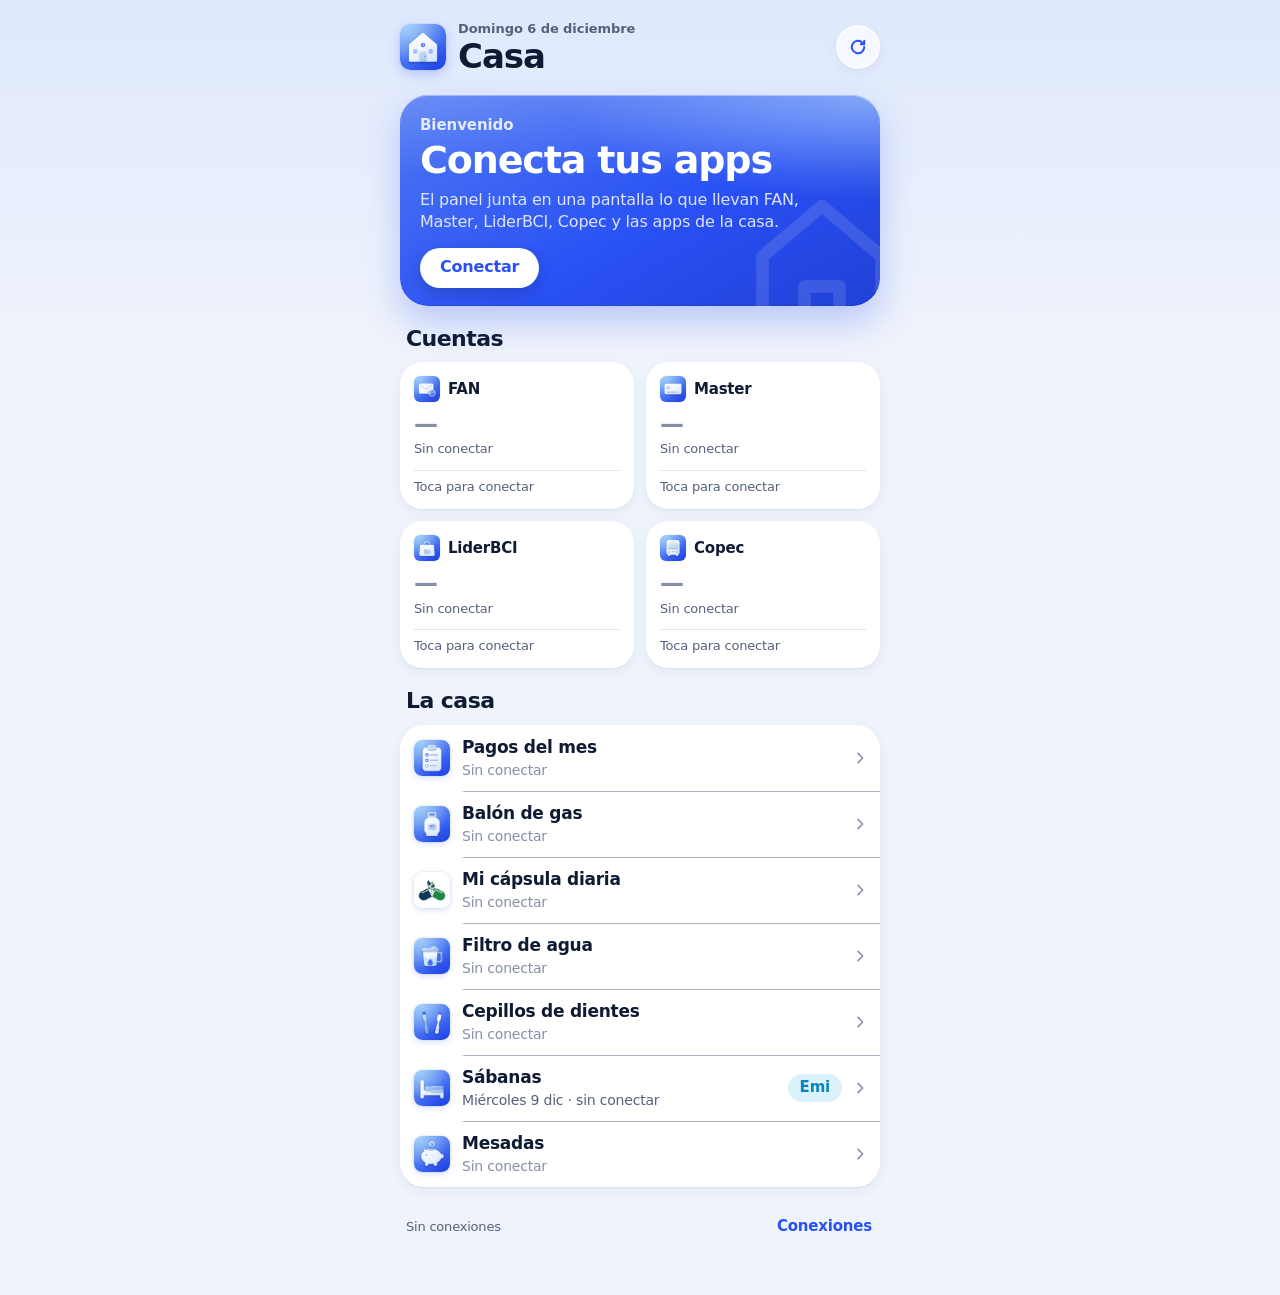
==== commit 51fe3c85: "Agrega Cepillos al Panel Casa: fila en La casa, detalle, aviso en Hoy y registro en el catálogo Co-A" ====
--- a/index.html
+++ b/index.html
@@ -1244,10 +1244,13 @@
   gas: { title: 'Gas · panel', name: 'Balón de gas' },
   capsula: { title: 'Cápsula · panel', name: 'Mi cápsula diaria' },
   agua: { title: 'Agua · panel', name: 'Filtro de agua' },
+  cepillos: { title: 'Cepillos · panel', name: 'Cepillos de dientes' },
   mesadas: { title: 'Mesadas · panel', name: 'Mesadas' },
   sabanas: { title: 'Sábanas · panel', name: 'Sábanas' }
 };
-const HOME_ORDER = ['pagos', 'gas', 'capsula', 'agua', 'sabanas', 'mesadas'];
+const HOME_ORDER = ['pagos', 'gas', 'capsula', 'agua', 'cepillos', 'sabanas', 'mesadas'];
+const CEP = { casa: { name: 'Casa', det: 'de casa' }, oficina: { name: 'Oficina', det: 'de la oficina' } };
+const CEP_ORDER = ['casa', 'oficina'];
 const PEOPLE = { piti: 'Piti', emi: 'Emi' };
 // Sábanas: los miércoles, alternando. El miércoles 7 de octubre de 2026 le tocó a Piti.
 const SHEETS = { start: '2026-10-07', order: ['piti', 'emi'] };
@@ -1445,6 +1448,22 @@
   const total = Math.max(1, diffDays(a.date, due)), left = diffDays(today, due);
   return { date: a.date, due: due, left: left, total: total, frac: Math.max(0, Math.min(1, 1 - left / total)), n: Math.max(1, Math.round(+a.n || 1)), at: +a.at || 0 };
 }
+// Cepillos de dientes: la app publica, por cada cepillo, la fecha en que se puso y la del cambio (según sus lavados).
+// El avance se calcula aquí por días entre ambas fechas; el desgaste exacto, por lavados, está en la app.
+function cepInfo(c, today) {
+  if (!c) return null;
+  const out = { at: +c.at || 0, n: Math.max(0, Math.round(+c.n || 0)), list: [] };
+  CEP_ORDER.forEach(function (b) {
+    const r = c[b];
+    if (!r || !validDate(String(r.date || '')) || !validDate(String(r.due || ''))) return;
+    const total = Math.max(1, diffDays(r.date, r.due)), left = diffDays(today, r.due);
+    out.list.push({ b: b, date: r.date, due: r.due, left: left, total: total, frac: Math.max(0, Math.min(1, 1 - left / total)) });
+  });
+  if (!out.list.length) return { none: true, at: out.at };
+  out.first = out.list.slice().sort(function (a, b) { return a.left - b.left; })[0];
+  return out;
+}
+function cepTxt(r) { return CEP[r.b].name + (r.left > 0 ? ' ' + r.left + ' d' : r.left === 0 ? ' hoy' : ' vencido'); }
 function turnOf(k) { const w = Math.round(diffDays(SHEETS.start, k) / 7); return SHEETS.order[((w % 2) + 2) % 2]; }
 // Sábanas: el turno se calcula por fecha. Si la app Sábanas está conectada, además se sabe qué miércoles ya se marcaron.
 function sheetsInfo(today) {
@@ -1476,7 +1495,7 @@
 // Lo que hay que atender hoy, de lo más urgente a lo menos
 function attention(today) {
   const out = [];
-  const p = pagosInfo(S.home.pagos), g = gasInfo(S.home.gas, today), c = capInfo(S.home.capsula, today), sh = sheetsInfo(today), w = aguaInfo(S.home.agua, today);
+  const p = pagosInfo(S.home.pagos), g = gasInfo(S.home.gas, today), c = capInfo(S.home.capsula, today), sh = sheetsInfo(today), w = aguaInfo(S.home.agua, today), cp = cepInfo(S.home.cepillos, today);
   ACC_ORDER.forEach(function (k) {
     const r = S.acc[k];
     if (r && (k === 'fan' || k === 'copec') && typeof r.total === 'number' && r.total < 0) out.push({ tone: 'neg', w: 0, text: 'El saldo de ' + ACC[k].name + ' está en negativo' });
@@ -1499,6 +1518,12 @@
     else if (w.left === 0) out.push({ tone: 'neg', w: 2, text: 'Hoy toca cambiar el filtro de agua' });
     else if (w.left <= 14) out.push({ tone: w.left <= 7 ? 'neg' : 'warn', w: w.left <= 7 ? 3 : 4, text: 'Al filtro de agua le ' + plural(w.left, 'falta', 'faltan') + ' ' + w.left + ' ' + plural(w.left, 'día', 'días') + ' para el cambio' });
   }
+  if (cp && !cp.none) cp.list.forEach(function (r) {
+    const who = 'cepillo ' + CEP[r.b].det;
+    if (r.left < 0) out.push({ tone: 'neg', w: 2, text: 'El ' + who + ' lleva ' + (-r.left) + ' ' + plural(-r.left, 'día', 'días') + ' vencido' });
+    else if (r.left === 0) out.push({ tone: 'neg', w: 2, text: 'Hoy toca cambiar el ' + who });
+    else if (r.left <= 14) out.push({ tone: r.left <= 7 ? 'neg' : 'warn', w: r.left <= 7 ? 3 : 4, text: 'Al ' + who + ' le ' + plural(r.left, 'falta', 'faltan') + ' ' + r.left + ' ' + plural(r.left, 'día', 'días') + ' para el cambio' });
+  });
   if (p && p.stale) out.push({ tone: 'warn', w: 3, text: 'Empieza el mes nuevo en Pagos del mes' });
   else if (p && p.pend.length) out.push({ tone: 'warn', w: 5, text: p.pend.length === 1 ? 'Falta 1 pago: ' + p.pend[0].t : 'Faltan ' + p.pend.length + ' pagos del mes' });
   if (sh.late) out.push({ tone: 'warn', w: 4, text: 'Sábanas atrasadas: le tocaba a ' + PEOPLE[sh.who] + ' el miércoles ' + fmtDay(sh.date) });
@@ -1626,6 +1651,16 @@
       h += homeRow(k, 'agua', HOME.agua.name, esc(sub), tone === 'neg' ? 'warn' : tone, a.left >= 0
         ? '<span class="r-big num ' + tone + '">' + a.left + '</span><span class="r-unit">' + plural(a.left, 'día', 'días') + '</span>'
         : '<span class="r-big num neg">' + (-a.left) + '</span><span class="r-unit">de atraso</span>', bar);
+    } else if (k === 'cepillos') {
+      const cp = cepInfo(S.home.cepillos, today);
+      if (!cp) { h += offRow(k, 'cepillos', HOME.cepillos.name); return; }
+      if (cp.none) { h += homeRow(k, 'cepillos', HOME.cepillos.name, 'Sin cepillos registrados', 'dim', ''); return; }
+      const f = cp.first, tone = f.left <= 7 ? 'neg' : f.left <= 14 ? 'warn' : '';
+      const sub = cp.list.map(cepTxt).join(' · ');
+      const bar = '<span class="r-bar ' + tone + '"><span style="width:' + Math.round(f.frac * 100) + '%"></span></span>';
+      h += homeRow(k, 'cepillos', HOME.cepillos.name, esc(sub), tone === 'neg' ? 'warn' : tone, f.left >= 0
+        ? '<span class="r-big num ' + tone + '">' + f.left + '</span><span class="r-unit">' + plural(f.left, 'día', 'días') + '</span>'
+        : '<span class="r-big num neg">' + (-f.left) + '</span><span class="r-unit">de atraso</span>', bar);
     } else if (k === 'sabanas') {
       const s = sheetsInfo(today);
       let sub = s.late ? 'Atrasado: miércoles ' + fmtDay(s.date)
@@ -1761,6 +1796,21 @@
       h += kv('Filtros registrados', String(a.n));
       return h + '</ul>' + updated(a.at) + '<p class="hint">El filtro se cambia cada 3 meses. La fecha del filtro nuevo se anota en la app Filtro de agua.</p>';
     }
+    if (arg === 'cepillos') {
+      const cp = cepInfo(raw, today);
+      if (cp.none) return head('cepillos', HOME.cepillos.name, 'Sin cepillos registrados') + '<p class="hint">Registra un cepillo nuevo en la app Cepillos para verlo aquí.</p>';
+      const f = cp.first;
+      let h = head('cepillos', HOME.cepillos.name, f.left > 0 ? 'Faltan ' + f.left + ' ' + plural(f.left, 'día', 'días') + ' para cambiar el cepillo ' + CEP[f.b].det : f.left === 0 ? 'Hoy toca cambiar el cepillo ' + CEP[f.b].det : 'Cambio vencido hace ' + (-f.left) + ' ' + plural(-f.left, 'día', 'días') + ' (' + CEP[f.b].name.toLowerCase() + ')');
+      cp.list.forEach(function (r) {
+        h += '<h3 class="grp">' + CEP[r.b].name + '</h3><ul class="list">';
+        h += kv('Cepillo puesto el', fmtDay(r.date) + ' ' + r.date.slice(0, 4));
+        h += kv('Cambio', cap1(weekday(r.due)) + ' ' + fmtDay(r.due) + ' ' + r.due.slice(0, 4));
+        h += kv('Días de uso', Math.max(0, diffDays(r.date, today)) + ' de ' + r.total);
+        h += kv('Avance hacia el cambio', Math.round(r.frac * 100) + ' %');
+        h += '</ul>';
+      });
+      return h + updated(cp.at) + '<p class="hint">Cada cepillo dura 180 lavados: el de casa se gasta en unos 2 meses y el de la oficina, mucho más lento. La fecha del cepillo nuevo se anota en la app Cepillos.</p>';
+    }
     if (arg === 'mesadas') {
       const m = mesInfo(raw, today), mes = MESL[+today.slice(5, 7) - 1];
       let h = head('mesadas', HOME.mesadas.name, 'Aportes a Piti y Emi');
@@ -1798,7 +1848,7 @@
   }).join('') + '</ul>';
   if (homeConn()) {
     h += '<button type="button" class="btn tonal block" data-act="copycode">Copiar código para las apps</button>';
-    h += '<p class="hint">Luego, en Pagos del mes, Balón de gas, Mi cápsula diaria, Filtro de agua, Mesadas y Sábanas: baja hasta «Panel Casa», toca «Pegar código» y listo. Desde ahí, cada cambio se ve en el panel.</p>';
+    h += '<p class="hint">Luego, en Pagos del mes, Balón de gas, Mi cápsula diaria, Filtro de agua, Cepillos, Mesadas y Sábanas: baja hasta «Panel Casa», toca «Pegar código» y listo. Desde ahí, cada cambio se ve en el panel.</p>';
   } else {
     h += '<p class="hint">Cuando conectes FAN, aquí aparecerá el código para conectar las apps de la casa.</p>';
   }
